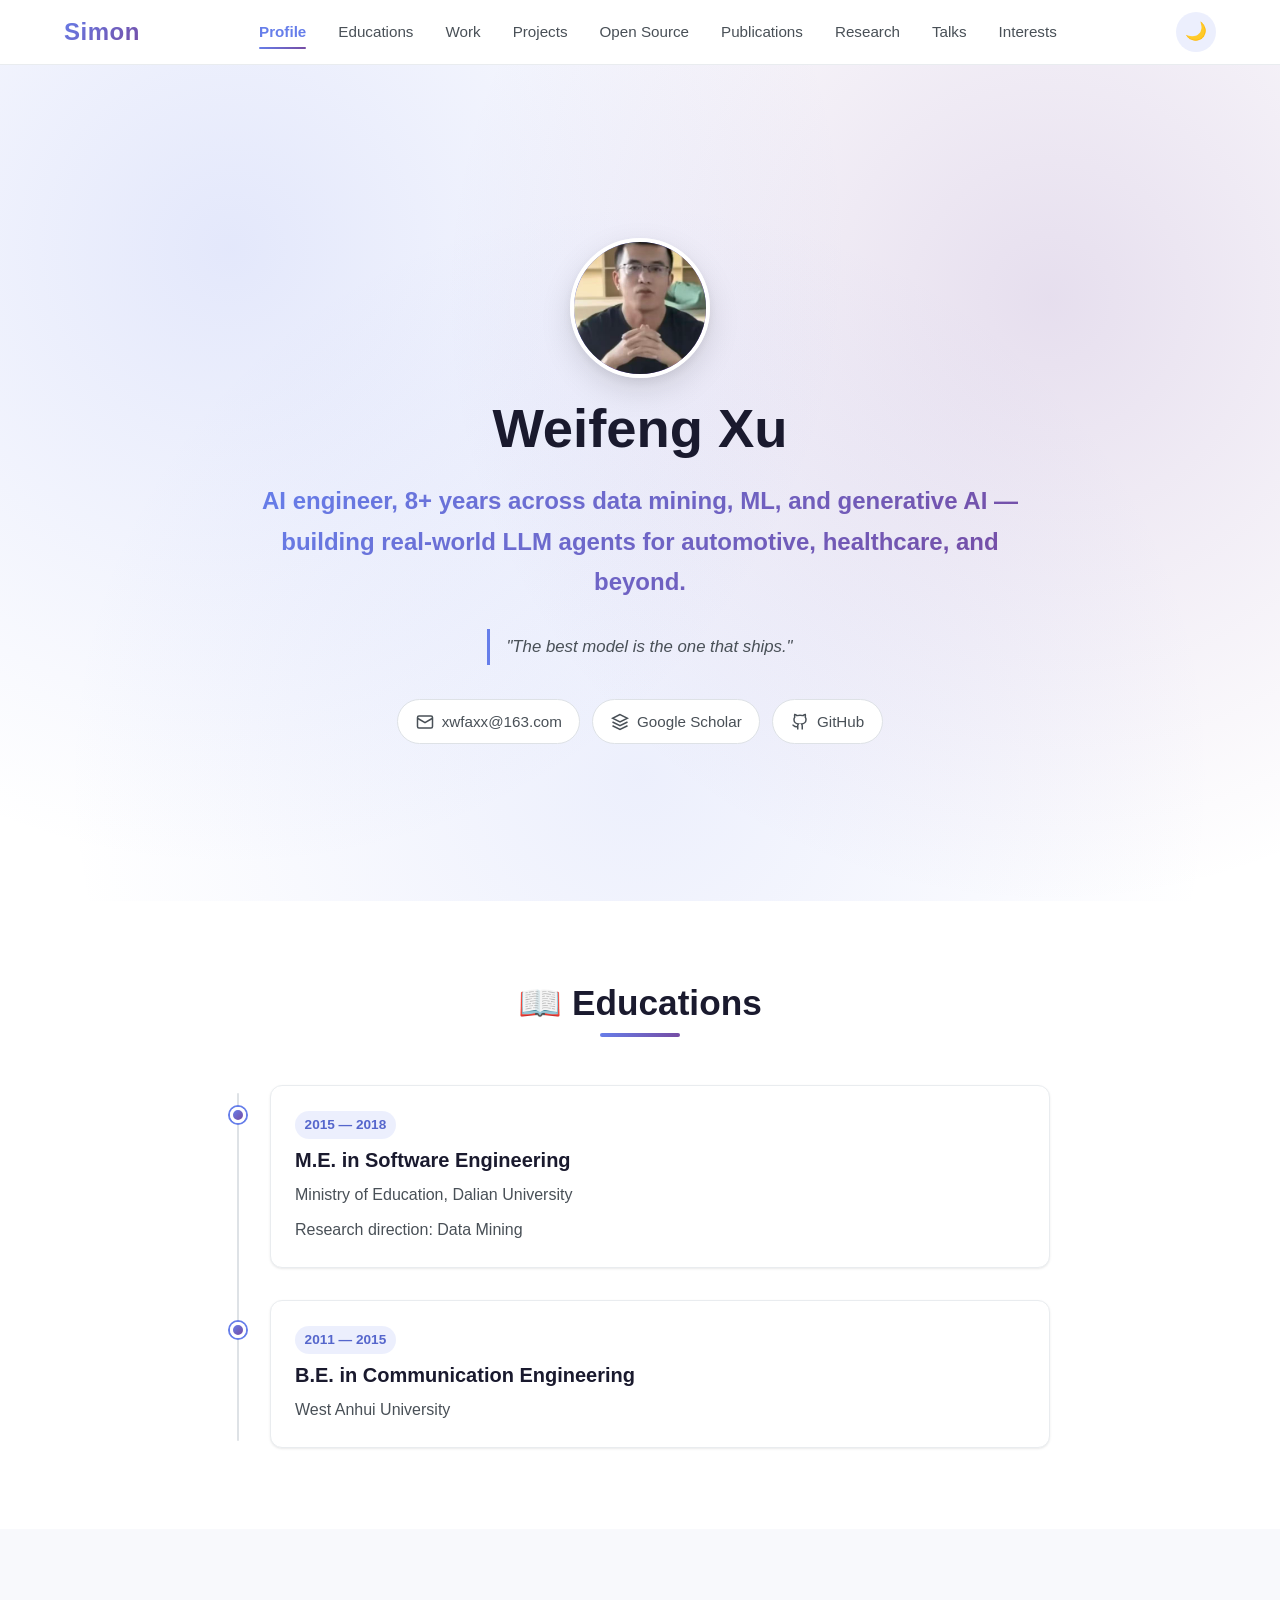
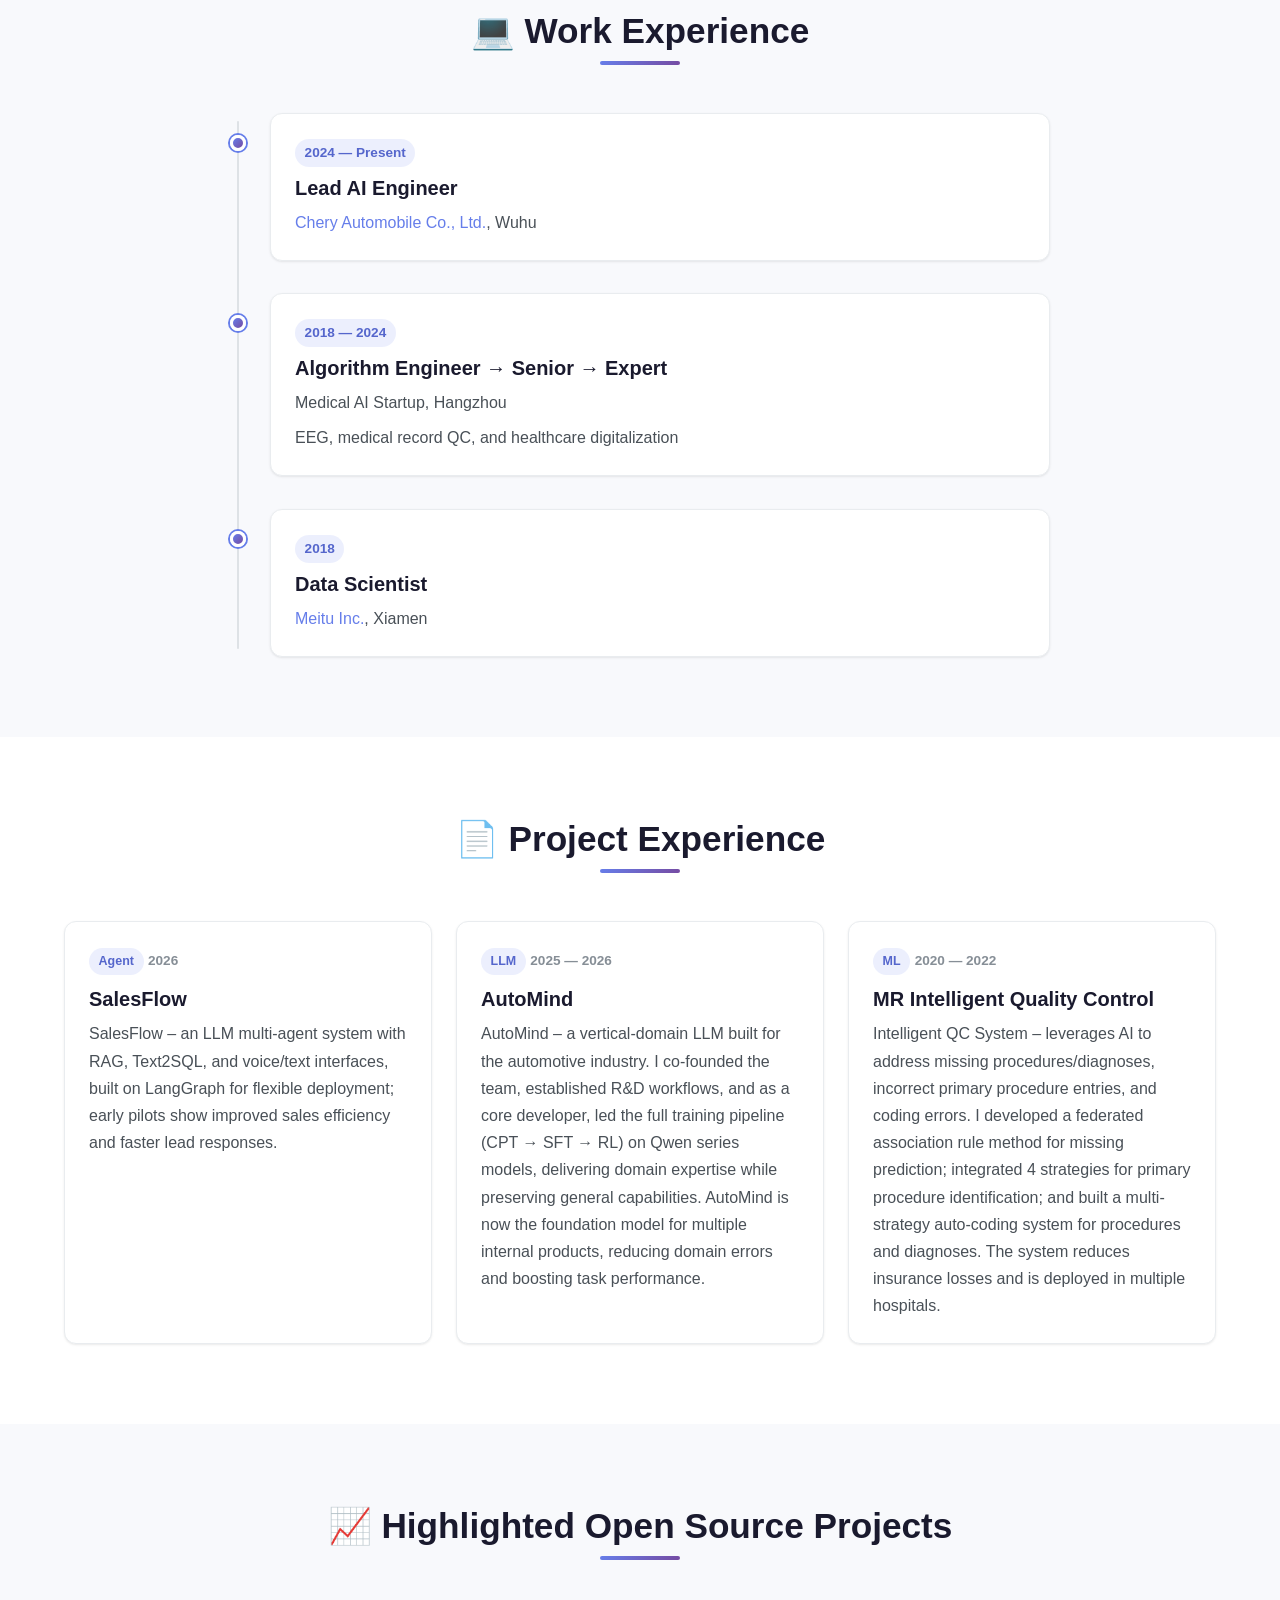
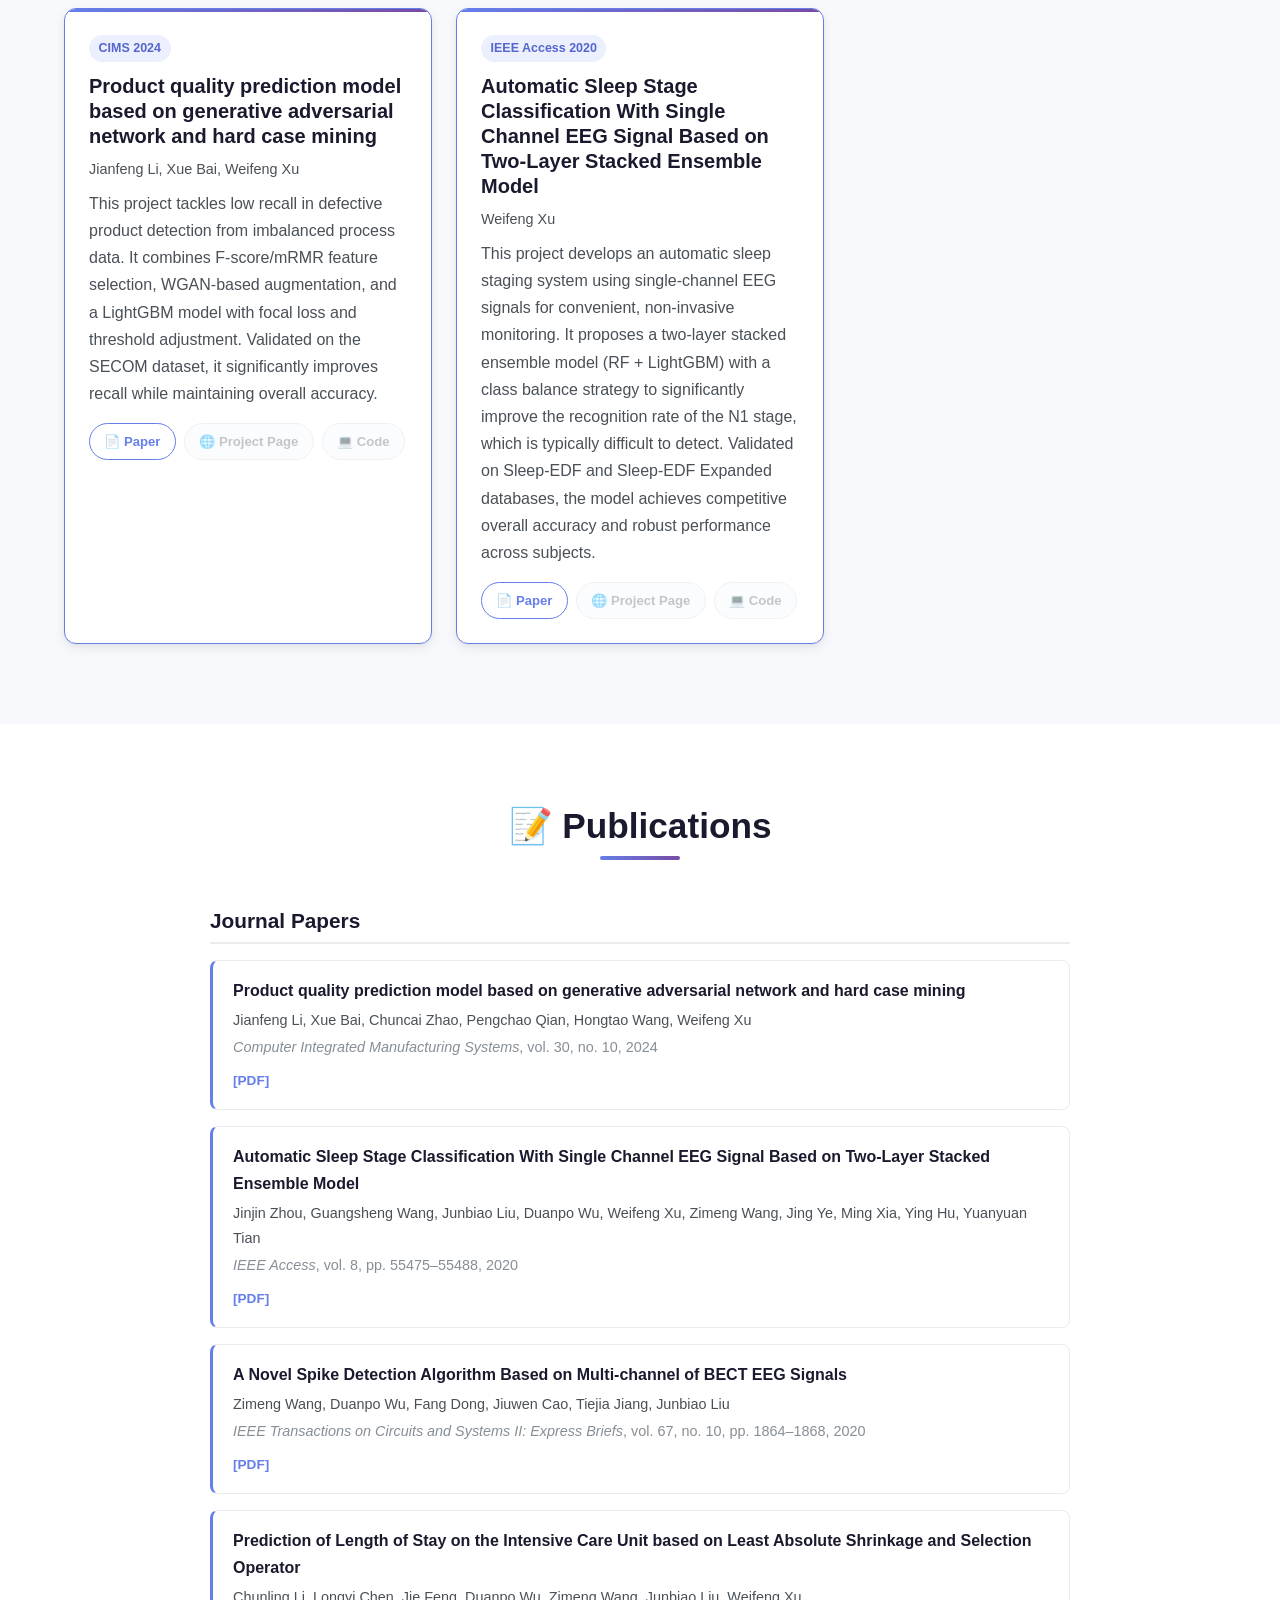
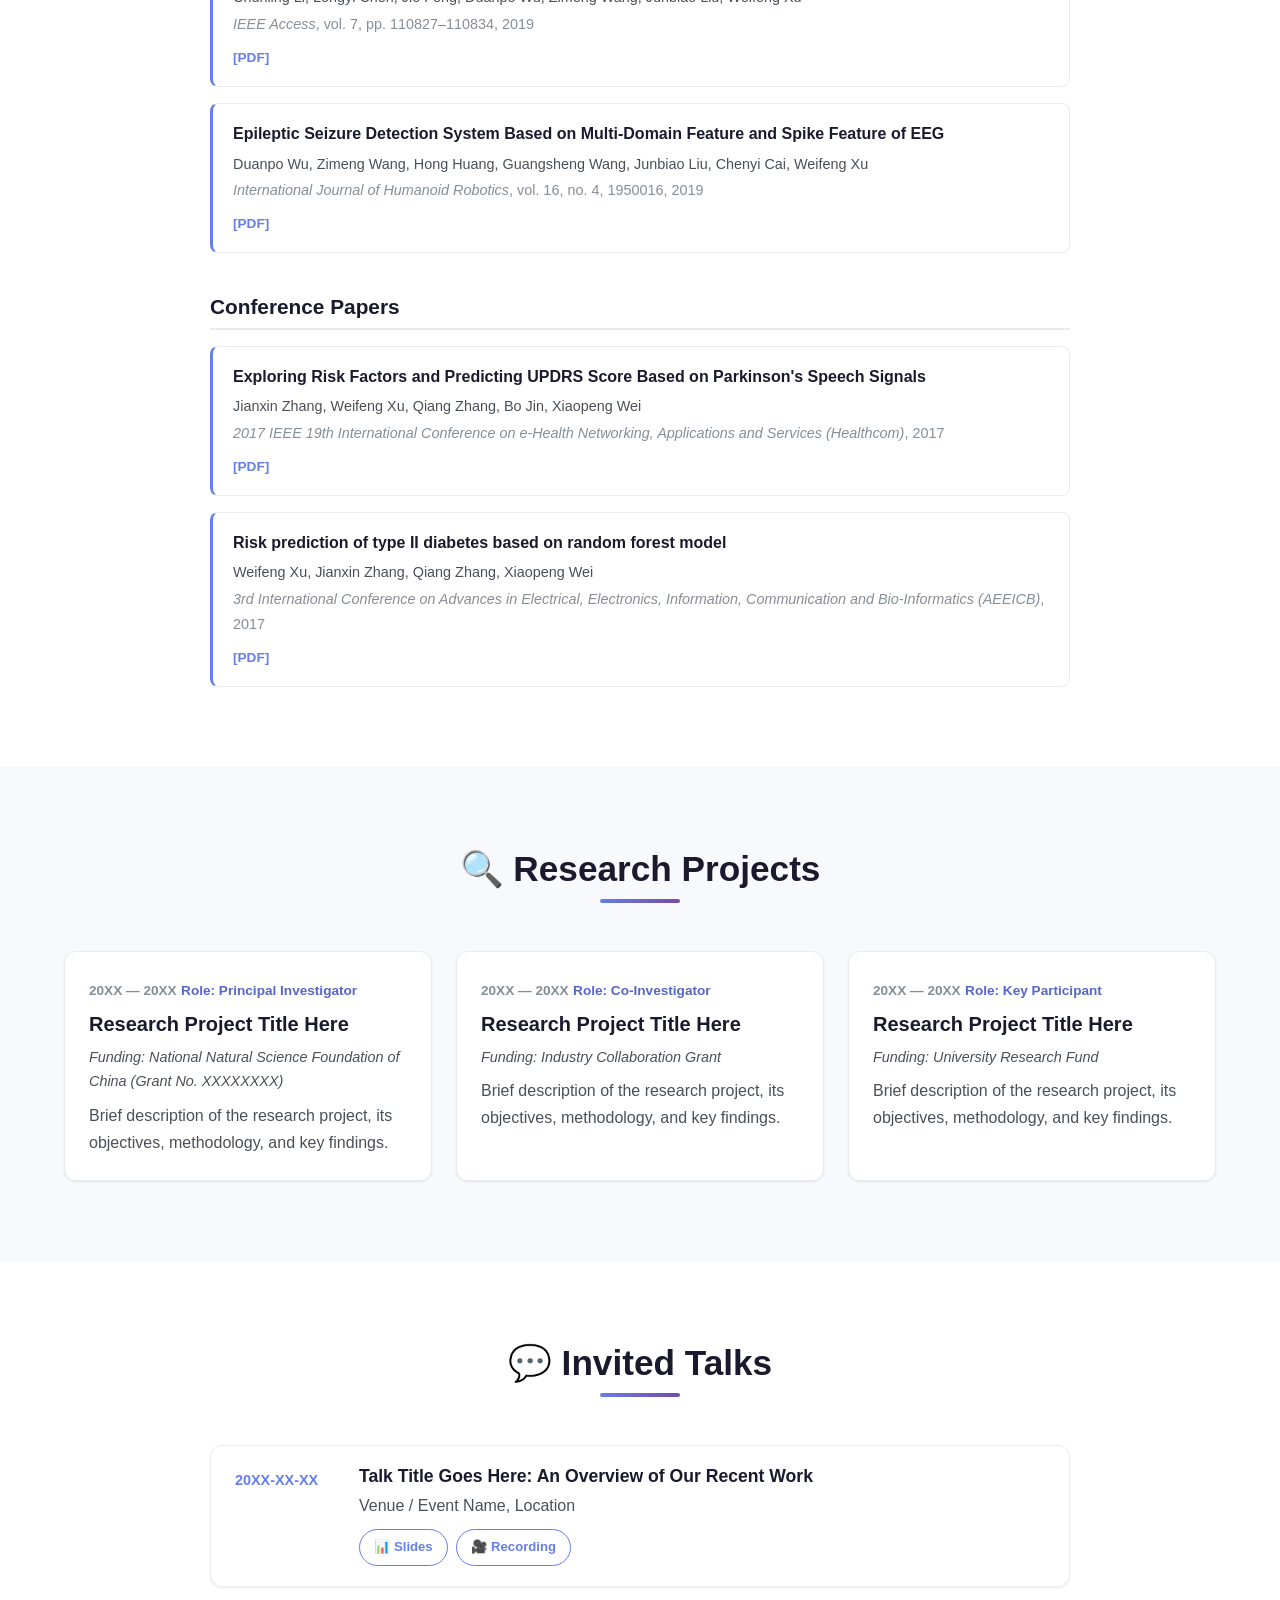
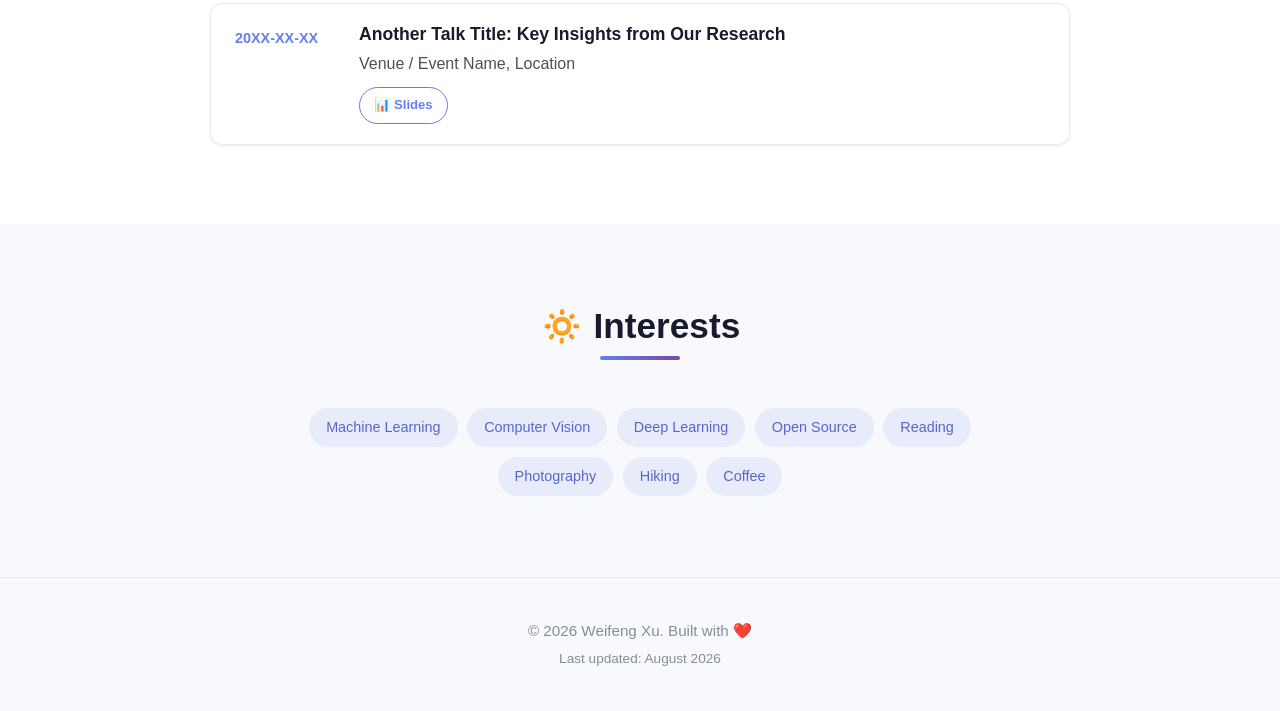
==== index.html @ 764c25a6 "Add Publications section with all journal & conference papers Journal Papers (5): - Product quality " ====
<!DOCTYPE html>
<html lang="en" data-theme="light">
<head>
  <meta charset="UTF-8">
  <meta name="viewport" content="width=device-width, initial-scale=1.0">
  <meta name="description" content="Personal academic homepage of Weifeng Xu">
  <meta name="author" content="Weifeng Xu">
  <title>Weifeng Xu — Personal Homepage</title>
  <link rel="stylesheet" href="assets/css/style.css">
</head>
<body>
  <!-- ==================== NAVIGATION ==================== -->
  <nav class="navbar" id="navbar">
    <div class="container nav-container">
      <a href="#profile" class="nav-logo gradient-text">Simon</a>
      <ul class="nav-links" id="navLinks">
        <li><a href="#profile" class="nav-link">Profile</a></li>
        <li><a href="#educations" class="nav-link">Educations</a></li>
        <li><a href="#work" class="nav-link">Work</a></li>
        <li><a href="#projects" class="nav-link">Projects</a></li>
        <li><a href="#opensource" class="nav-link">Open Source</a></li>
        <li><a href="#publications" class="nav-link">Publications</a></li>
        <li><a href="#research" class="nav-link">Research</a></li>
        <li><a href="#talks" class="nav-link">Talks</a></li>
        <li><a href="#interests" class="nav-link">Interests</a></li>
      </ul>
      <button class="theme-toggle" id="themeToggle" aria-label="Toggle dark mode">
        <span class="theme-icon">🌙</span>
      </button>
      <button class="mobile-menu-btn" id="mobileMenuBtn" aria-label="Toggle menu" aria-expanded="false">
        <span></span><span></span><span></span>
      </button>
    </div>
  </nav>

  <main>
    <!-- ==================== PROFILE / HERO ==================== -->
    <section id="profile" class="section hero-section">
      <div class="container">
        <div class="hero-content">
          <div class="hero-avatar">
            <img src="pictures/xwf.jpg" alt="Weifeng Xu">
          </div>
          <h1 class="hero-name">Weifeng Xu</h1>
          <p class="hero-title gradient-text">
            AI engineer, 8+ years across data mining, ML, and generative AI — building real-world LLM agents for automotive, healthcare, and beyond.
          </p>
          <blockquote class="hero-quote">
            "The best model is the one that ships."
          </blockquote>
          <div class="hero-contact">
            <a href="mailto:xwfaxx@163.com" class="contact-link">
              <svg width="18" height="18" viewBox="0 0 24 24" fill="none" stroke="currentColor" stroke-width="2"><rect x="2" y="4" width="20" height="16" rx="2"/><path d="m22 7-10 6L2 7"/></svg>
              xwfaxx@163.com
            </a>
            <a href="https://scholar.google.com/citations?user=KeMgT6YAAAAJ&hl=zh-CN" class="contact-link" target="_blank" rel="noopener">
              <svg width="18" height="18" viewBox="0 0 24 24" fill="none" stroke="currentColor" stroke-width="2"><path d="M12 2L2 7l10 5 10-5-10-5z"/><path d="M2 17l10 5 10-5"/><path d="M2 12l10 5 10-5"/></svg>
              Google Scholar
            </a>
            <a href="https://github.com/simon-xu-dev" class="contact-link" target="_blank" rel="noopener">
              <svg width="18" height="18" viewBox="0 0 24 24" fill="none" stroke="currentColor" stroke-width="2"><path d="M15 22v-4a4.8 4.8 0 0 0-1-3.5c3 0 6-2 6-5.5.08-1.25-.27-2.48-1-3.5.28-1.15.28-2.35 0-3.5 0 0-1 0-3 1.5-2.64-.5-5.36-.5-8 0C6 2 5 2 5 2c-.3 1.15-.3 2.35 0 3.5A5.403 5.403 0 0 0 4 9c0 3.5 3 5.5 6 5.5-.39.49-.68 1.05-.85 1.65-.17.6-.22 1.23-.15 1.85v4"/><path d="M9 18c-4.51 2-5-2-7-2"/></svg>
              GitHub
            </a>
          </div>
        </div>
      </div>
      <div class="hero-bg-gradient"></div>
    </section>

    <!-- ==================== EDUCATIONS ==================== -->
    <section id="educations" class="section">
      <div class="container">
        <h2 class="section-title">📖 Educations</h2>
        <div class="timeline">
          <div class="timeline-item reveal">
            <div class="timeline-dot"></div>
            <div class="timeline-content card">
              <span class="timeline-date">2015 — 2018</span>
              <h3>M.E. in Software Engineering</h3>
              <p>Ministry of Education, Dalian University</p>
              <p>Research direction: Data Mining</p>
            </div>
          </div>
          <div class="timeline-item reveal">
            <div class="timeline-dot"></div>
            <div class="timeline-content card">
              <span class="timeline-date">2011 — 2015</span>
              <h3>B.E. in Communication Engineering</h3>
              <p>West Anhui University</p>
            </div>
          </div>
        </div>
      </div>
    </section>

    <!-- ==================== WORK EXPERIENCE ==================== -->
    <section id="work" class="section section-alt">
      <div class="container">
        <h2 class="section-title">💻 Work Experience</h2>
        <div class="timeline">
          <div class="timeline-item reveal">
            <div class="timeline-dot"></div>
            <div class="timeline-content card">
              <span class="timeline-date">2024 — Present</span>
              <h3>Lead AI Engineer</h3>
              <p><a href="https://www.chery.cn/" target="_blank" rel="noopener">Chery Automobile Co., Ltd.</a>, Wuhu</p>
            </div>
          </div>
          <div class="timeline-item reveal">
            <div class="timeline-dot"></div>
            <div class="timeline-content card">
              <span class="timeline-date">2018 — 2024</span>
              <h3>Algorithm Engineer → Senior → Expert</h3>
              <p>Medical AI Startup, Hangzhou</p>
              <p>EEG, medical record QC, and healthcare digitalization</p>
            </div>
          </div>
          <div class="timeline-item reveal">
            <div class="timeline-dot"></div>
            <div class="timeline-content card">
              <span class="timeline-date">2018</span>
              <h3>Data Scientist</h3>
              <p><a href="https://www.meitu.com/zh" target="_blank" rel="noopener">Meitu Inc.</a>, Xiamen</p>
            </div>
          </div>
        </div>
      </div>
    </section>

    <!-- ==================== PROJECT EXPERIENCE ==================== -->
    <section id="projects" class="section">
      <div class="container">
        <h2 class="section-title">📄 Project Experience</h2>
        <div class="card-grid">
          <div class="card reveal">
            <span class="card-badge">Agent</span>
            <span class="card-date">2026</span>
            <h3>SalesFlow</h3>
            <p>SalesFlow – an LLM multi-agent system with RAG, Text2SQL, and voice/text interfaces, built on LangGraph for flexible deployment; early pilots show improved sales efficiency and faster lead responses.</p>
          </div>
          <div class="card reveal">
            <span class="card-badge">LLM</span>
            <span class="card-date">2025 — 2026</span>
            <h3>AutoMind</h3>
            <p>AutoMind – a vertical-domain LLM built for the automotive industry. I co-founded the team, established R&D workflows, and as a core developer, led the full training pipeline (CPT → SFT → RL) on Qwen series models, delivering domain expertise while preserving general capabilities. AutoMind is now the foundation model for multiple internal products, reducing domain errors and boosting task performance.</p>
          </div>
          <div class="card reveal">
            <span class="card-badge">ML</span>
            <span class="card-date">2020 — 2022</span>
            <h3>MR Intelligent Quality Control </h3>
            <p>Intelligent QC System – leverages AI to address missing procedures/diagnoses, incorrect primary procedure entries, and coding errors. I developed a federated association rule method for missing prediction; integrated 4 strategies for primary procedure identification; and built a multi-strategy auto-coding system for procedures and diagnoses. The system reduces insurance losses and is deployed in multiple hospitals.</p>
          </div>
        </div>
      </div>
    </section>

    <!-- ==================== OPEN SOURCE PROJECTS ==================== -->
    <section id="opensource" class="section section-alt">
      <div class="container">
        <h2 class="section-title">📈 Highlighted Open Source Projects</h2>
        <div class="card-grid">
          <div class="card card-featured reveal">
            <span class="card-badge">CIMS 2024</span>
            <h3>Product quality prediction model based on generative adversarial network and hard case mining</h3>
            <p class="card-authors">Jianfeng Li, Xue Bai, Weifeng Xu</p>
            <p>This project tackles low recall in defective product detection from imbalanced process data. It combines F-score/mRMR feature selection, WGAN-based augmentation, and a LightGBM model with focal loss and threshold adjustment. Validated on the SECOM dataset, it significantly improves recall while maintaining overall accuracy.</p>
            <div class="card-links">
              <a href="http://www.cims-journal.cn/EN/abstract/abstract8690.shtml" class="btn btn-sm" target="_blank" rel="noopener">📄 Paper</a>
              <span class="btn btn-sm btn-disabled">🌐 Project Page</span>
              <span class="btn btn-sm btn-disabled">💻 Code</span>
            </div>
          </div>
          <div class="card card-featured reveal">
            <span class="card-badge">IEEE Access 2020</span>
            <h3>Automatic Sleep Stage Classification With Single Channel EEG Signal Based on Two-Layer Stacked Ensemble Model</h3>
            <p class="card-authors">Weifeng Xu</p>
            <p>This project develops an automatic sleep staging system using single‑channel EEG signals for convenient, non‑invasive monitoring. It proposes a two‑layer stacked ensemble model (RF + LightGBM) with a class balance strategy to significantly improve the recognition rate of the N1 stage, which is typically difficult to detect. Validated on Sleep‑EDF and Sleep‑EDF Expanded databases, the model achieves competitive overall accuracy and robust performance across subjects.</p>
            <div class="card-links">
              <a href="https://ieeexplore.ieee.org/abstract/document/9044349" class="btn btn-sm" target="_blank" rel="noopener">📄 Paper</a>
              <span class="btn btn-sm btn-disabled">🌐 Project Page</span>
              <span class="btn btn-sm btn-disabled">💻 Code</span>
            </div>
          </div>
        </div>
      </div>
    </section>

    <!-- ==================== PUBLICATIONS ==================== -->
    <section id="publications" class="section">
      <div class="container">
        <h2 class="section-title">📝 Publications</h2>

        <div class="pub-category reveal">
          <h3 class="pub-category-title">Journal Papers</h3>
          <ul class="pub-list">
            <li class="pub-item">
              <span class="pub-title">Product quality prediction model based on generative adversarial network and hard case mining</span>
              <span class="pub-authors">Jianfeng Li, Xue Bai, Chuncai Zhao, Pengchao Qian, Hongtao Wang, Weifeng Xu</span>
              <span class="pub-venue"><em>Computer Integrated Manufacturing Systems</em>, vol. 30, no. 10, 2024</span>
              <a href="papers/product_quality_prediction_2024.pdf" class="pub-link" target="_blank" rel="noopener">[PDF]</a>
            </li>
            <li class="pub-item">
              <span class="pub-title">Automatic Sleep Stage Classification With Single Channel EEG Signal Based on Two-Layer Stacked Ensemble Model</span>
              <span class="pub-authors">Jinjin Zhou, Guangsheng Wang, Junbiao Liu, Duanpo Wu, Weifeng Xu, Zimeng Wang, Jing Ye, Ming Xia, Ying Hu, Yuanyuan Tian</span>
              <span class="pub-venue"><em>IEEE Access</em>, vol. 8, pp. 55475–55488, 2020</span>
              <a href="papers/sleep_stage_classification_2020.pdf" class="pub-link" target="_blank" rel="noopener">[PDF]</a>
            </li>
            <li class="pub-item">
              <span class="pub-title">A Novel Spike Detection Algorithm Based on Multi-channel of BECT EEG Signals</span>
              <span class="pub-authors">Zimeng Wang, Duanpo Wu, Fang Dong, Jiuwen Cao, Tiejia Jiang, Junbiao Liu</span>
              <span class="pub-venue"><em>IEEE Transactions on Circuits and Systems II: Express Briefs</em>, vol. 67, no. 10, pp. 1864–1868, 2020</span>
              <a href="papers/bect_spike_detection_2020.pdf" class="pub-link" target="_blank" rel="noopener">[PDF]</a>
            </li>
            <li class="pub-item">
              <span class="pub-title">Prediction of Length of Stay on the Intensive Care Unit based on Least Absolute Shrinkage and Selection Operator</span>
              <span class="pub-authors">Chunling Li, Longyi Chen, Jie Feng, Duanpo Wu, Zimeng Wang, Junbiao Liu, Weifeng Xu</span>
              <span class="pub-venue"><em>IEEE Access</em>, vol. 7, pp. 110827–110834, 2019</span>
              <a href="papers/icu_los_prediction_2019.pdf" class="pub-link" target="_blank" rel="noopener">[PDF]</a>
            </li>
            <li class="pub-item">
              <span class="pub-title">Epileptic Seizure Detection System Based on Multi-Domain Feature and Spike Feature of EEG</span>
              <span class="pub-authors">Duanpo Wu, Zimeng Wang, Hong Huang, Guangsheng Wang, Junbiao Liu, Chenyi Cai, Weifeng Xu</span>
              <span class="pub-venue"><em>International Journal of Humanoid Robotics</em>, vol. 16, no. 4, 1950016, 2019</span>
              <a href="papers/epileptic_seizure_detection_2019.pdf" class="pub-link" target="_blank" rel="noopener">[PDF]</a>
            </li>
          </ul>
        </div>

        <div class="pub-category reveal">
          <h3 class="pub-category-title">Conference Papers</h3>
          <ul class="pub-list">
            <li class="pub-item">
              <span class="pub-title">Exploring Risk Factors and Predicting UPDRS Score Based on Parkinson's Speech Signals</span>
              <span class="pub-authors">Jianxin Zhang, Weifeng Xu, Qiang Zhang, Bo Jin, Xiaopeng Wei</span>
              <span class="pub-venue"><em>2017 IEEE 19th International Conference on e-Health Networking, Applications and Services (Healthcom)</em>, 2017</span>
              <a href="papers/parkinsons_updrs_2017.pdf" class="pub-link" target="_blank" rel="noopener">[PDF]</a>
            </li>
            <li class="pub-item">
              <span class="pub-title">Risk prediction of type II diabetes based on random forest model</span>
              <span class="pub-authors">Weifeng Xu, Jianxin Zhang, Qiang Zhang, Xiaopeng Wei</span>
              <span class="pub-venue"><em>3rd International Conference on Advances in Electrical, Electronics, Information, Communication and Bio-Informatics (AEEICB)</em>, 2017</span>
              <a href="papers/diabetes_risk_prediction_2017.pdf" class="pub-link" target="_blank" rel="noopener">[PDF]</a>
            </li>
          </ul>
        </div>
      </div>
    </section>

    <!-- ==================== RESEARCH PROJECTS ==================== -->
    <section id="research" class="section section-alt">
      <div class="container">
        <h2 class="section-title">🔍 Research Projects</h2>
        <div class="card-grid">
          <!-- TODO: Replace with your research projects -->
          <div class="card reveal">
            <span class="card-date">20XX — 20XX</span>
            <span class="card-role">Role: Principal Investigator</span>
            <h3>Research Project Title Here</h3>
            <p class="card-funding">Funding: National Natural Science Foundation of China (Grant No. XXXXXXXX)</p>
            <p>Brief description of the research project, its objectives, methodology, and key findings.</p>
          </div>
          <div class="card reveal">
            <span class="card-date">20XX — 20XX</span>
            <span class="card-role">Role: Co-Investigator</span>
            <h3>Research Project Title Here</h3>
            <p class="card-funding">Funding: Industry Collaboration Grant</p>
            <p>Brief description of the research project, its objectives, methodology, and key findings.</p>
          </div>
          <div class="card reveal">
            <span class="card-date">20XX — 20XX</span>
            <span class="card-role">Role: Key Participant</span>
            <h3>Research Project Title Here</h3>
            <p class="card-funding">Funding: University Research Fund</p>
            <p>Brief description of the research project, its objectives, methodology, and key findings.</p>
          </div>
        </div>
      </div>
    </section>

    <!-- ==================== INVITED TALKS ==================== -->
    <section id="talks" class="section">
      <div class="container">
        <h2 class="section-title">💬 Invited Talks</h2>
        <div class="talks-list">
          <!-- TODO: Replace with your invited talks -->
          <div class="talk-item reveal">
            <span class="talk-date">20XX-XX-XX</span>
            <div class="talk-info">
              <h3>Talk Title Goes Here: An Overview of Our Recent Work</h3>
              <p>Venue / Event Name, Location</p>
              <div class="talk-links">
                <a href="#" class="btn btn-sm">📊 Slides</a>
                <a href="#" class="btn btn-sm">🎥 Recording</a>
              </div>
            </div>
          </div>
          <div class="talk-item reveal">
            <span class="talk-date">20XX-XX-XX</span>
            <div class="talk-info">
              <h3>Another Talk Title: Key Insights from Our Research</h3>
              <p>Venue / Event Name, Location</p>
              <div class="talk-links">
                <a href="#" class="btn btn-sm">📊 Slides</a>
              </div>
            </div>
          </div>
        </div>
      </div>
    </section>

    <!-- ==================== INTERESTS ==================== -->
    <section id="interests" class="section section-alt">
      <div class="container">
        <h2 class="section-title">🔅 Interests</h2>
        <div class="tag-cloud reveal">
          <!-- TODO: Replace with your interests. Add or remove <span class="tag"> elements. -->
          <span class="tag">Machine Learning</span>
          <span class="tag">Computer Vision</span>
          <span class="tag">Deep Learning</span>
          <span class="tag">Open Source</span>
          <span class="tag">Reading</span>
          <span class="tag">Photography</span>
          <span class="tag">Hiking</span>
          <span class="tag">Coffee</span>
        </div>
      </div>
    </section>
  </main>

  <!-- ==================== FOOTER ==================== -->
  <footer class="footer">
    <div class="container">
      <p>&copy; 2026 Weifeng Xu. Built with ❤️</p>
      <p class="footer-credit">
        Last updated: August 2026
      </p>
    </div>
  </footer>

  <script src="assets/js/main.js"></script>
</body>
</html>
---- assets/css/style.css ----
/* ==========================================================================
   Personal Academic Homepage — style.css
   Light/Dark theming · responsive layout · reveal animations
   ========================================================================= */

/* --------------------------------------------------------------------------
   1. CSS CUSTOM PROPERTIES — LIGHT THEME (:root)
   -------------------------------------------------------------------------- */
:root {
  /* Backgrounds */
  --bg-primary: #ffffff;
  --bg-secondary: #f8f9fc;
  --bg-card: #ffffff;
  --section-alt-bg: #f8f9fc;

  /* Text */
  --text-primary: #1a1a2e;
  --text-secondary: #495057;
  --text-muted: #868e96;

  /* Accent */
  --accent-1: #667eea;
  --accent-2: #764ba2;
  --accent-gradient: linear-gradient(135deg, var(--accent-1), var(--accent-2));

  /* Borders */
  --border: #dee2e6;
  --border-light: #e9ecef;

  /* Shadows */
  --shadow-sm: 0 1px 3px rgba(0, 0, 0, 0.06), 0 1px 2px rgba(0, 0, 0, 0.04);
  --shadow-md: 0 4px 12px rgba(0, 0, 0, 0.08), 0 2px 4px rgba(0, 0, 0, 0.04);
  --shadow-lg: 0 12px 32px rgba(0, 0, 0, 0.12), 0 4px 8px rgba(0, 0, 0, 0.06);

  /* Navigation (glass morphism) */
  --nav-bg: rgba(255, 255, 255, 0.82);
  --nav-blur: blur(12px);

  /* Hero radial gradient background */
  --hero-gradient:
    radial-gradient(circle at 18% 22%, rgba(102, 126, 234, 0.18), transparent 50%),
    radial-gradient(circle at 82% 28%, rgba(118, 75, 162, 0.18), transparent 50%),
    radial-gradient(circle at 50% 85%, rgba(102, 126, 234, 0.12), transparent 60%);

  /* Badges / tags / timeline / code / footer */
  --badge-bg: rgba(102, 126, 234, 0.12);
  --badge-text: #5566cc;
  --timeline-line: #dee2e6;
  --tag-bg: rgba(102, 126, 234, 0.10);
  --tag-text: #5566cc;
  --code-bg: #f1f3f9;
  --footer-bg: #f8f9fc;

  /* Layout */
  --max-width: 1200px;
  --nav-height: 64px;
  --radius-sm: 8px;
  --radius-md: 12px;
  --radius-lg: 20px;
  --transition: 0.3s cubic-bezier(0.4, 0, 0.2, 1);
}

/* --------------------------------------------------------------------------
   1b. CSS CUSTOM PROPERTIES — DARK THEME
   -------------------------------------------------------------------------- */
[data-theme="dark"] {
  --bg-primary: #0f0f23;
  --bg-secondary: #13132f;
  --bg-card: #1a1a3e;
  --section-alt-bg: #13132f;

  --text-primary: #e0e0e0;
  --text-secondary: #a8a8c0;
  --text-muted: #6c6c8a;

  --border: #2a2a4a;
  --border-light: #222244;

  --shadow-sm: 0 1px 3px rgba(0, 0, 0, 0.40), 0 1px 2px rgba(0, 0, 0, 0.30);
  --shadow-md: 0 4px 12px rgba(0, 0, 0, 0.50), 0 2px 4px rgba(0, 0, 0, 0.35);
  --shadow-lg: 0 12px 32px rgba(0, 0, 0, 0.60), 0 4px 8px rgba(0, 0, 0, 0.40);

  --nav-bg: rgba(15, 15, 35, 0.82);

  --hero-gradient:
    radial-gradient(circle at 18% 22%, rgba(102, 126, 234, 0.28), transparent 50%),
    radial-gradient(circle at 82% 28%, rgba(118, 75, 162, 0.26), transparent 50%),
    radial-gradient(circle at 50% 85%, rgba(102, 126, 234, 0.18), transparent 60%);

  --badge-bg: rgba(102, 126, 234, 0.15);
  --badge-text: #8899ee;
  --timeline-line: #2a2a4a;
  --tag-bg: rgba(102, 126, 234, 0.15);
  --tag-text: #8899ee;
  --code-bg: #1e1e3a;
  --footer-bg: #13132f;
}

/* --------------------------------------------------------------------------
   2. RESET & BASE STYLES
   -------------------------------------------------------------------------- */
*,
*::before,
*::after {
  margin: 0;
  padding: 0;
  box-sizing: border-box;
}

html {
  scroll-behavior: smooth;
  scroll-padding-top: calc(var(--nav-height) + 1rem);
  -webkit-text-size-adjust: 100%;
}

body {
  font-family: -apple-system, BlinkMacSystemFont, "Segoe UI", Roboto, "Helvetica Neue",
    "PingFang SC", "Hiragino Sans GB", "Microsoft YaHei", Arial, sans-serif;
  background-color: var(--bg-primary);
  color: var(--text-primary);
  line-height: 1.7;
  font-size: 16px;
  -webkit-font-smoothing: antialiased;
  -moz-osx-font-smoothing: grayscale;
  transition: background-color var(--transition), color var(--transition);
  overflow-x: hidden;
}

h1, h2, h3, h4 {
  line-height: 1.25;
  font-weight: 700;
  color: var(--text-primary);
}

p {
  color: var(--text-secondary);
}

a {
  color: var(--accent-1);
  text-decoration: none;
  transition: color var(--transition);
}

a:hover {
  color: var(--accent-2);
}

ul {
  list-style: none;
}

img {
  max-width: 100%;
  display: block;
}

button {
  font-family: inherit;
  cursor: pointer;
  border: none;
  background: none;
  color: inherit;
}

svg {
  flex-shrink: 0;
}

:focus-visible {
  outline: 2px solid var(--accent-1);
  outline-offset: 2px;
  border-radius: 4px;
}

/* --------------------------------------------------------------------------
   3. UTILITY CLASSES
   -------------------------------------------------------------------------- */
.container {
  width: 100%;
  max-width: var(--max-width);
  margin: 0 auto;
  padding: 0 1.5rem;
}

.gradient-text {
  background: var(--accent-gradient);
  -webkit-background-clip: text;
  background-clip: text;
  -webkit-text-fill-color: transparent;
  color: var(--accent-1); /* fallback */
}

.section {
  padding: 5rem 0;
  background-color: var(--bg-primary);
  transition: background-color var(--transition);
}

.section-alt {
  background-color: var(--section-alt-bg);
}

.section-title {
  font-size: clamp(1.6rem, 4vw, 2.2rem);
  text-align: center;
  margin-bottom: 3rem;
  position: relative;
  padding-bottom: 0.75rem;
}

/* Gradient underline bar beneath section titles */
.section-title::after {
  content: "";
  position: absolute;
  left: 50%;
  bottom: 0;
  width: 80px;
  height: 4px;
  transform: translateX(-50%);
  background: var(--accent-gradient);
  border-radius: 2px;
}

/* --------------------------------------------------------------------------
   4. NAVIGATION
   -------------------------------------------------------------------------- */
.navbar {
  position: sticky;
  top: 0;
  z-index: 1000;
  background-color: var(--nav-bg);
  backdrop-filter: var(--nav-blur);
  -webkit-backdrop-filter: var(--nav-blur);
  border-bottom: 1px solid var(--border-light);
  transition: background-color var(--transition), border-color var(--transition),
    box-shadow var(--transition);
}

.navbar.scrolled {
  box-shadow: var(--shadow-sm);
}

.nav-container {
  display: flex;
  align-items: center;
  gap: 1.25rem;
  min-height: var(--nav-height);
}

.nav-logo {
  font-size: 1.5rem;
  font-weight: 800;
  letter-spacing: 0.5px;
  flex-shrink: 0;
}

.nav-links {
  display: flex;
  gap: 0.5rem;
  margin: 0 auto; /* center the links between logo and toggle */
  flex-wrap: wrap;
  justify-content: center;
}

.nav-link {
  display: inline-block;
  padding: 0.4rem 0.75rem;
  font-size: 0.95rem;
  font-weight: 500;
  color: var(--text-secondary);
  border-radius: var(--radius-sm);
  position: relative;
  transition: color var(--transition), background-color var(--transition);
}

.nav-link:hover {
  color: var(--text-primary);
  background-color: var(--badge-bg);
}

.nav-link.active {
  color: var(--accent-1);
  font-weight: 600;
}

.nav-link.active::after {
  content: "";
  position: absolute;
  left: 0.75rem;
  right: 0.75rem;
  bottom: 0.15rem;
  height: 2px;
  background: var(--accent-gradient);
  border-radius: 1px;
}

.theme-toggle {
  display: inline-flex;
  align-items: center;
  justify-content: center;
  width: 40px;
  height: 40px;
  border-radius: 50%;
  background-color: var(--badge-bg);
  font-size: 1.1rem;
  transition: background-color var(--transition), transform var(--transition);
  flex-shrink: 0;
}

.theme-toggle:hover {
  transform: rotate(20deg);
  background-color: var(--accent-1);
}

.theme-toggle:hover .theme-icon {
  filter: brightness(0) invert(1);
}

.theme-icon {
  display: inline-block;
  line-height: 1;
}

/* Hamburger button (hidden on desktop) */
.mobile-menu-btn {
  display: none;
  flex-direction: column;
  justify-content: center;
  gap: 5px;
  width: 40px;
  height: 40px;
  border-radius: var(--radius-sm);
  padding: 0 9px;
  flex-shrink: 0;
}

.mobile-menu-btn span {
  display: block;
  width: 100%;
  height: 2px;
  background-color: var(--text-primary);
  border-radius: 1px;
  transition: transform var(--transition), opacity var(--transition);
}

/* --------------------------------------------------------------------------
   5. HERO SECTION
   -------------------------------------------------------------------------- */
.hero-section {
  position: relative;
  min-height: calc(100vh - var(--nav-height));
  display: flex;
  align-items: center;
  padding: 6rem 0 5rem;
  overflow: hidden;
}

.hero-bg-gradient {
  position: absolute;
  inset: 0;
  background-image: var(--hero-gradient);
  z-index: 0;
  pointer-events: none;
}

.hero-content {
  position: relative;
  z-index: 1;
  text-align: center;
  max-width: 760px;
  margin: 0 auto;
  display: flex;
  flex-direction: column;
  align-items: center;
  gap: 1.1rem;
}

.hero-avatar {
  width: 140px;
  height: 140px;
  border-radius: 50%;
  overflow: hidden;
  box-shadow: var(--shadow-lg);
  border: 4px solid var(--bg-card);
  background: var(--accent-gradient);
  display: flex;
  align-items: center;
  justify-content: center;
}

.hero-avatar img {
  width: 100%;
  height: 100%;
  object-fit: cover;
}

.avatar-placeholder {
  width: 100%;
  height: 100%;
  display: flex;
  align-items: center;
  justify-content: center;
  background: var(--accent-gradient);
  color: #fff;
  font-size: 3rem;
  font-weight: 800;
  letter-spacing: 1px;
}

.hero-name {
  font-size: clamp(2.2rem, 6vw, 3.4rem);
  margin: 0;
}

.hero-title {
  font-size: clamp(1.1rem, 3vw, 1.5rem);
  font-weight: 600;
  margin: 0;
}

.hero-quote {
  font-size: 1.05rem;
  font-style: italic;
  color: var(--text-secondary);
  border-left: 3px solid var(--accent-1);
  padding: 0.25rem 0 0.25rem 1rem;
  max-width: 600px;
  margin: 0.5rem 0;
}

.hero-bio {
  font-size: 1.05rem;
  color: var(--text-secondary);
  max-width: 640px;
  margin: 0;
}

.hero-contact {
  display: flex;
  flex-wrap: wrap;
  justify-content: center;
  gap: 0.75rem;
  margin-top: 0.5rem;
}

.contact-link {
  display: inline-flex;
  align-items: center;
  gap: 0.5rem;
  padding: 0.55rem 1.1rem;
  border: 1px solid var(--border);
  border-radius: 999px;
  color: var(--text-secondary);
  font-size: 0.95rem;
  font-weight: 500;
  background-color: var(--bg-card);
  transition: color var(--transition), border-color var(--transition),
    box-shadow var(--transition), transform var(--transition);
}

.contact-link:hover {
  color: var(--accent-1);
  border-color: var(--accent-1);
  box-shadow: var(--shadow-sm);
  transform: translateY(-2px);
}

/* --------------------------------------------------------------------------
   6. TIMELINE
   -------------------------------------------------------------------------- */
.timeline {
  position: relative;
  max-width: 820px;
  margin: 0 auto;
  padding-left: 2.5rem;
}

/* Vertical line */
.timeline::before {
  content: "";
  position: absolute;
  left: 7px;
  top: 8px;
  bottom: 8px;
  width: 2px;
  background: var(--timeline-line);
  border-radius: 1px;
}

.timeline-item {
  position: relative;
  margin-bottom: 2rem;
}

.timeline-item:last-child {
  margin-bottom: 0;
}

.timeline-dot {
  position: absolute;
  left: -2.5rem;
  top: 1.4rem;
  width: 16px;
  height: 16px;
  border-radius: 50%;
  background: var(--accent-gradient);
  border: 3px solid var(--bg-primary);
  box-shadow: 0 0 0 2px var(--accent-1);
  z-index: 1;
}

.timeline-content {
  padding: 1.5rem;
}

.timeline-content h3 {
  font-size: 1.2rem;
  margin-bottom: 0.25rem;
}

.timeline-content p {
  color: var(--text-secondary);
  margin: 0;
}

.timeline-date {
  display: inline-block;
  font-size: 0.85rem;
  font-weight: 600;
  color: var(--badge-text);
  background: var(--badge-bg);
  padding: 0.15rem 0.6rem;
  border-radius: 999px;
  margin-bottom: 0.6rem;
}

/* --------------------------------------------------------------------------
   7. CARDS
   -------------------------------------------------------------------------- */
.card-grid {
  display: grid;
  grid-template-columns: repeat(auto-fill, minmax(300px, 1fr));
  gap: 1.5rem;
}

.card {
  position: relative;
  background-color: var(--bg-card);
  border: 1px solid var(--border-light);
  border-radius: var(--radius-md);
  padding: 1.5rem;
  box-shadow: var(--shadow-sm);
  transition: transform var(--transition), box-shadow var(--transition),
    border-color var(--transition);
  overflow: hidden;
}

/* Gradient top border — hidden by default, revealed on hover */
.card::before {
  content: "";
  position: absolute;
  top: 0;
  left: 0;
  right: 0;
  height: 3px;
  background: var(--accent-gradient);
  transform: scaleX(0);
  transform-origin: left center;
  transition: transform var(--transition);
}

.card:hover {
  transform: translateY(-4px);
  box-shadow: var(--shadow-lg);
  border-color: var(--accent-1);
}

.card:hover::before {
  transform: scaleX(1);
}

.card h3 {
  font-size: 1.25rem;
  margin-bottom: 0.5rem;
}

.card p {
  color: var(--text-secondary);
  margin-bottom: 0.5rem;
}

.card p:last-of-type {
  margin-bottom: 0;
}

.card-badge {
  display: inline-block;
  font-size: 0.78rem;
  font-weight: 600;
  color: var(--badge-text);
  background: var(--badge-bg);
  padding: 0.2rem 0.6rem;
  border-radius: 999px;
  margin-bottom: 0.75rem;
}

/* Conference badge — red gradient */
.badge-conf {
  color: #fff;
  background: linear-gradient(135deg, rgba(255, 107, 107, 0.95), rgba(255, 90, 90, 0.95));
}

.card-date,
.card-role {
  display: inline-block;
  font-size: 0.85rem;
  font-weight: 600;
  color: var(--text-muted);
  margin-bottom: 0.6rem;
}

.card-role {
  color: var(--badge-text);
}

.card-funding {
  font-size: 0.9rem;
  font-style: italic;
  color: var(--text-muted);
  margin-bottom: 0.6rem;
}

.card-authors {
  font-size: 0.9rem;
  color: var(--text-muted);
  margin-bottom: 0.75rem;
}

.card-links {
  display: flex;
  flex-wrap: wrap;
  gap: 0.5rem;
  margin-top: 1rem;
}

/* Featured cards always show the gradient top bar */
.card-featured {
  border-color: var(--accent-1);
  box-shadow: var(--shadow-md);
}

.card-featured::before {
  transform: scaleX(1);
}

/* --------------------------------------------------------------------------
   8. BUTTONS
   -------------------------------------------------------------------------- */
.btn {
  display: inline-flex;
  align-items: center;
  gap: 0.35rem;
  padding: 0.6rem 1.2rem;
  font-size: 0.95rem;
  font-weight: 600;
  color: var(--accent-1);
  background: var(--bg-card);
  border: 1px solid var(--accent-1);
  border-radius: 999px;
  transition: color var(--transition), background var(--transition),
    border-color var(--transition), transform var(--transition);
}

.btn:hover {
  color: #fff;
  background: var(--accent-gradient);
  border-color: transparent;
  transform: translateY(-2px);
}

.btn-sm {
  padding: 0.4rem 0.9rem;
  font-size: 0.82rem;
}

.btn-disabled {
  color: var(--text-muted);
  background: var(--bg-secondary);
  border-color: var(--border);
  opacity: 0.5;
  cursor: not-allowed;
  pointer-events: none;
}

/* --------------------------------------------------------------------------
   9. PUBLICATIONS
   -------------------------------------------------------------------------- */
.pub-category {
  max-width: 860px;
  margin: 0 auto 2.5rem;
}

.pub-category:last-child {
  margin-bottom: 0;
}

.pub-category-title {
  font-size: 1.3rem;
  margin-bottom: 1rem;
  padding-bottom: 0.5rem;
  border-bottom: 2px solid var(--border-light);
}

.pub-list {
  display: flex;
  flex-direction: column;
  gap: 1rem;
}

.pub-item {
  background-color: var(--bg-card);
  border: 1px solid var(--border-light);
  border-left: 3px solid var(--accent-1);
  border-radius: var(--radius-sm);
  padding: 1rem 1.25rem;
  transition: box-shadow var(--transition), transform var(--transition),
    border-color var(--transition);
}

.pub-item:hover {
  box-shadow: var(--shadow-md);
  transform: translateX(4px);
  border-left-color: var(--accent-2);
}

.pub-item > span {
  display: block;
}

.pub-title {
  font-weight: 600;
  color: var(--text-primary);
  margin-bottom: 0.25rem;
}

.pub-authors {
  font-size: 0.9rem;
  color: var(--text-secondary);
  margin-bottom: 0.15rem;
}

.pub-venue {
  font-size: 0.9rem;
  color: var(--text-muted);
  margin-bottom: 0.4rem;
}

.pub-link {
  display: inline-block;
  font-size: 0.85rem;
  font-weight: 600;
}

/* --------------------------------------------------------------------------
   10. TALKS
   -------------------------------------------------------------------------- */
.talks-list {
  max-width: 860px;
  margin: 0 auto;
  display: flex;
  flex-direction: column;
  gap: 1rem;
}

.talk-item {
  display: flex;
  align-items: flex-start;
  gap: 1.5rem;
  background-color: var(--bg-card);
  border: 1px solid var(--border-light);
  border-radius: var(--radius-md);
  padding: 1.25rem 1.5rem;
  box-shadow: var(--shadow-sm);
  transition: box-shadow var(--transition), transform var(--transition),
    border-color var(--transition);
}

.talk-item:hover {
  box-shadow: var(--shadow-md);
  transform: translateY(-2px);
  border-color: var(--accent-1);
}

.talk-date {
  flex-shrink: 0;
  font-size: 0.9rem;
  font-weight: 700;
  color: var(--accent-1);
  white-space: nowrap;
  padding-top: 0.1rem;
  min-width: 100px;
}

.talk-info {
  flex: 1;
  min-width: 0;
}

.talk-info h3 {
  font-size: 1.1rem;
  margin-bottom: 0.25rem;
}

.talk-info p {
  color: var(--text-secondary);
  margin-bottom: 0.6rem;
}

.talk-links {
  display: flex;
  flex-wrap: wrap;
  gap: 0.5rem;
}

/* --------------------------------------------------------------------------
   11. TAG CLOUD
   -------------------------------------------------------------------------- */
.tag-cloud {
  display: flex;
  flex-wrap: wrap;
  justify-content: center;
  gap: 0.6rem;
  max-width: 720px;
  margin: 0 auto;
}

.tag {
  display: inline-block;
  padding: 0.4rem 1rem;
  font-size: 0.9rem;
  font-weight: 500;
  color: var(--tag-text);
  background: var(--tag-bg);
  border: 1px solid transparent;
  border-radius: 999px;
  transition: transform var(--transition), background var(--transition),
    color var(--transition), border-color var(--transition);
}

.tag:hover {
  transform: translateY(-3px);
  color: #fff;
  background: var(--accent-gradient);
  border-color: transparent;
}

/* --------------------------------------------------------------------------
   12. FOOTER
   -------------------------------------------------------------------------- */
.footer {
  background-color: var(--footer-bg);
  border-top: 1px solid var(--border-light);
  padding: 2.5rem 0;
  text-align: center;
  transition: background-color var(--transition), border-color var(--transition);
}

.footer p {
  color: var(--text-muted);
  font-size: 0.95rem;
  margin-bottom: 0.25rem;
}

.footer p:last-child {
  margin-bottom: 0;
}

.footer-credit {
  font-size: 0.85rem !important;
  color: var(--text-muted) !important;
}

/* --------------------------------------------------------------------------
   13. ANIMATIONS — REVEAL ON SCROLL
   -------------------------------------------------------------------------- */
.reveal {
  opacity: 0;
  transform: translateY(30px);
  transition: opacity 0.6s ease, transform 0.6s ease;
  will-change: opacity, transform;
}

.reveal.visible {
  opacity: 1;
  transform: translateY(0);
}

/* Staggered delays for timeline items */
.timeline-item.reveal:nth-child(1) { transition-delay: 0s; }
.timeline-item.reveal:nth-child(2) { transition-delay: 0.1s; }
.timeline-item.reveal:nth-child(3) { transition-delay: 0.2s; }
.timeline-item.reveal:nth-child(4) { transition-delay: 0.3s; }
.timeline-item.reveal:nth-child(5) { transition-delay: 0.4s; }
.timeline-item.reveal:nth-child(6) { transition-delay: 0.5s; }

/* Staggered delays for cards */
.card-grid .card.reveal:nth-child(1) { transition-delay: 0s; }
.card-grid .card.reveal:nth-child(2) { transition-delay: 0.1s; }
.card-grid .card.reveal:nth-child(3) { transition-delay: 0.2s; }
.card-grid .card.reveal:nth-child(4) { transition-delay: 0.3s; }
.card-grid .card.reveal:nth-child(5) { transition-delay: 0.4s; }
.card-grid .card.reveal:nth-child(6) { transition-delay: 0.5s; }

/* Staggered delays for talks */
.talks-list .talk-item.reveal:nth-child(2) { transition-delay: 0.1s; }
.talks-list .talk-item.reveal:nth-child(3) { transition-delay: 0.2s; }

/* --------------------------------------------------------------------------
   14. RESPONSIVE — max-width: 768px
   -------------------------------------------------------------------------- */
@media (max-width: 768px) {
  /* Mobile nav: nav-links becomes a panel sliding in from the right.
     JS toggles the `.nav-open` class on `.navbar` to reveal it. */
  .mobile-menu-btn {
    display: flex;
  }

  .nav-logo {
    margin-right: auto;
  }

  .nav-links {
    position: fixed;
    top: 0;
    right: 0;
    height: 100vh;
    width: min(75vw, 320px);
    flex-direction: column;
    justify-content: flex-start;
    align-items: stretch;
    gap: 0;
    padding: calc(var(--nav-height) + 1rem) 1rem 2rem;
    margin: 0;
    background-color: var(--bg-primary);
    border-left: 1px solid var(--border);
    box-shadow: var(--shadow-lg);
    transform: translateX(100%);
    transition: transform var(--transition);
    z-index: 1001;
    overflow-y: auto;
  }

  .navbar.nav-open .nav-links {
    transform: translateX(0);
  }

  .nav-link {
    display: block;
    padding: 0.85rem 1rem;
    border-radius: var(--radius-sm);
    font-size: 1.05rem;
  }

  .nav-link.active::after {
    display: none;
  }

  /* Hamburger -> X animation */
  .navbar.nav-open .mobile-menu-btn span:nth-child(1) {
    transform: translateY(7px) rotate(45deg);
  }
  .navbar.nav-open .mobile-menu-btn span:nth-child(2) {
    opacity: 0;
  }
  .navbar.nav-open .mobile-menu-btn span:nth-child(3) {
    transform: translateY(-7px) rotate(-45deg);
  }

  /* Layout adjustments */
  .section {
    padding: 3.5rem 0;
  }

  .section-title {
    margin-bottom: 2rem;
  }

  .hero-section {
    min-height: auto;
    padding: 4rem 0 3.5rem;
  }

  .hero-avatar {
    width: 110px;
    height: 110px;
  }

  .avatar-placeholder {
    font-size: 2.4rem;
  }

  .hero-contact {
    gap: 0.5rem;
  }

  .contact-link {
    padding: 0.45rem 0.85rem;
    font-size: 0.9rem;
  }

  /* Timeline: shrink left rail */
  .timeline {
    padding-left: 2rem;
  }
  .timeline-dot {
    left: -2rem;
  }

  /* Cards: single column */
  .card-grid {
    grid-template-columns: 1fr;
  }

  /* Talks: stack vertically — date above info */
  .talk-item {
    flex-direction: column;
    gap: 0.5rem;
  }
  .talk-date {
    min-width: 0;
  }
}

/* --------------------------------------------------------------------------
   14b. RESPONSIVE — max-width: 480px
   -------------------------------------------------------------------------- */
@media (max-width: 480px) {
  .container {
    padding: 0 1rem;
  }

  .section {
    padding: 3rem 0;
  }

  .hero-avatar {
    width: 96px;
    height: 96px;
  }

  .avatar-placeholder {
    font-size: 2rem;
  }

  .hero-name {
    font-size: 2rem;
  }

  .hero-quote {
    font-size: 0.95rem;
    padding-left: 0.75rem;
  }

  .hero-bio {
    font-size: 0.95rem;
  }

  /* Contact links wrap to full-width pills */
  .hero-contact {
    flex-direction: column;
    align-items: stretch;
    max-width: 260px;
    margin-left: auto;
    margin-right: auto;
  }

  .contact-link {
    justify-content: center;
  }

  .card,
  .timeline-content,
  .pub-item,
  .talk-item {
    padding: 1.1rem;
  }

  .nav-logo {
    font-size: 1.25rem;
  }

  .theme-toggle,
  .mobile-menu-btn {
    width: 36px;
    height: 36px;
  }
}

/* --------------------------------------------------------------------------
   15. REDUCED MOTION
   -------------------------------------------------------------------------- */
@media (prefers-reduced-motion: reduce) {
  html {
    scroll-behavior: auto;
  }

  *,
  *::before,
  *::after {
    animation-duration: 0.001ms !important;
    animation-iteration-count: 1 !important;
    transition-duration: 0.001ms !important;
    scroll-behavior: auto !important;
  }

  /* Reveal elements should be visible immediately, no transform */
  .reveal {
    opacity: 1;
    transform: none;
  }
}
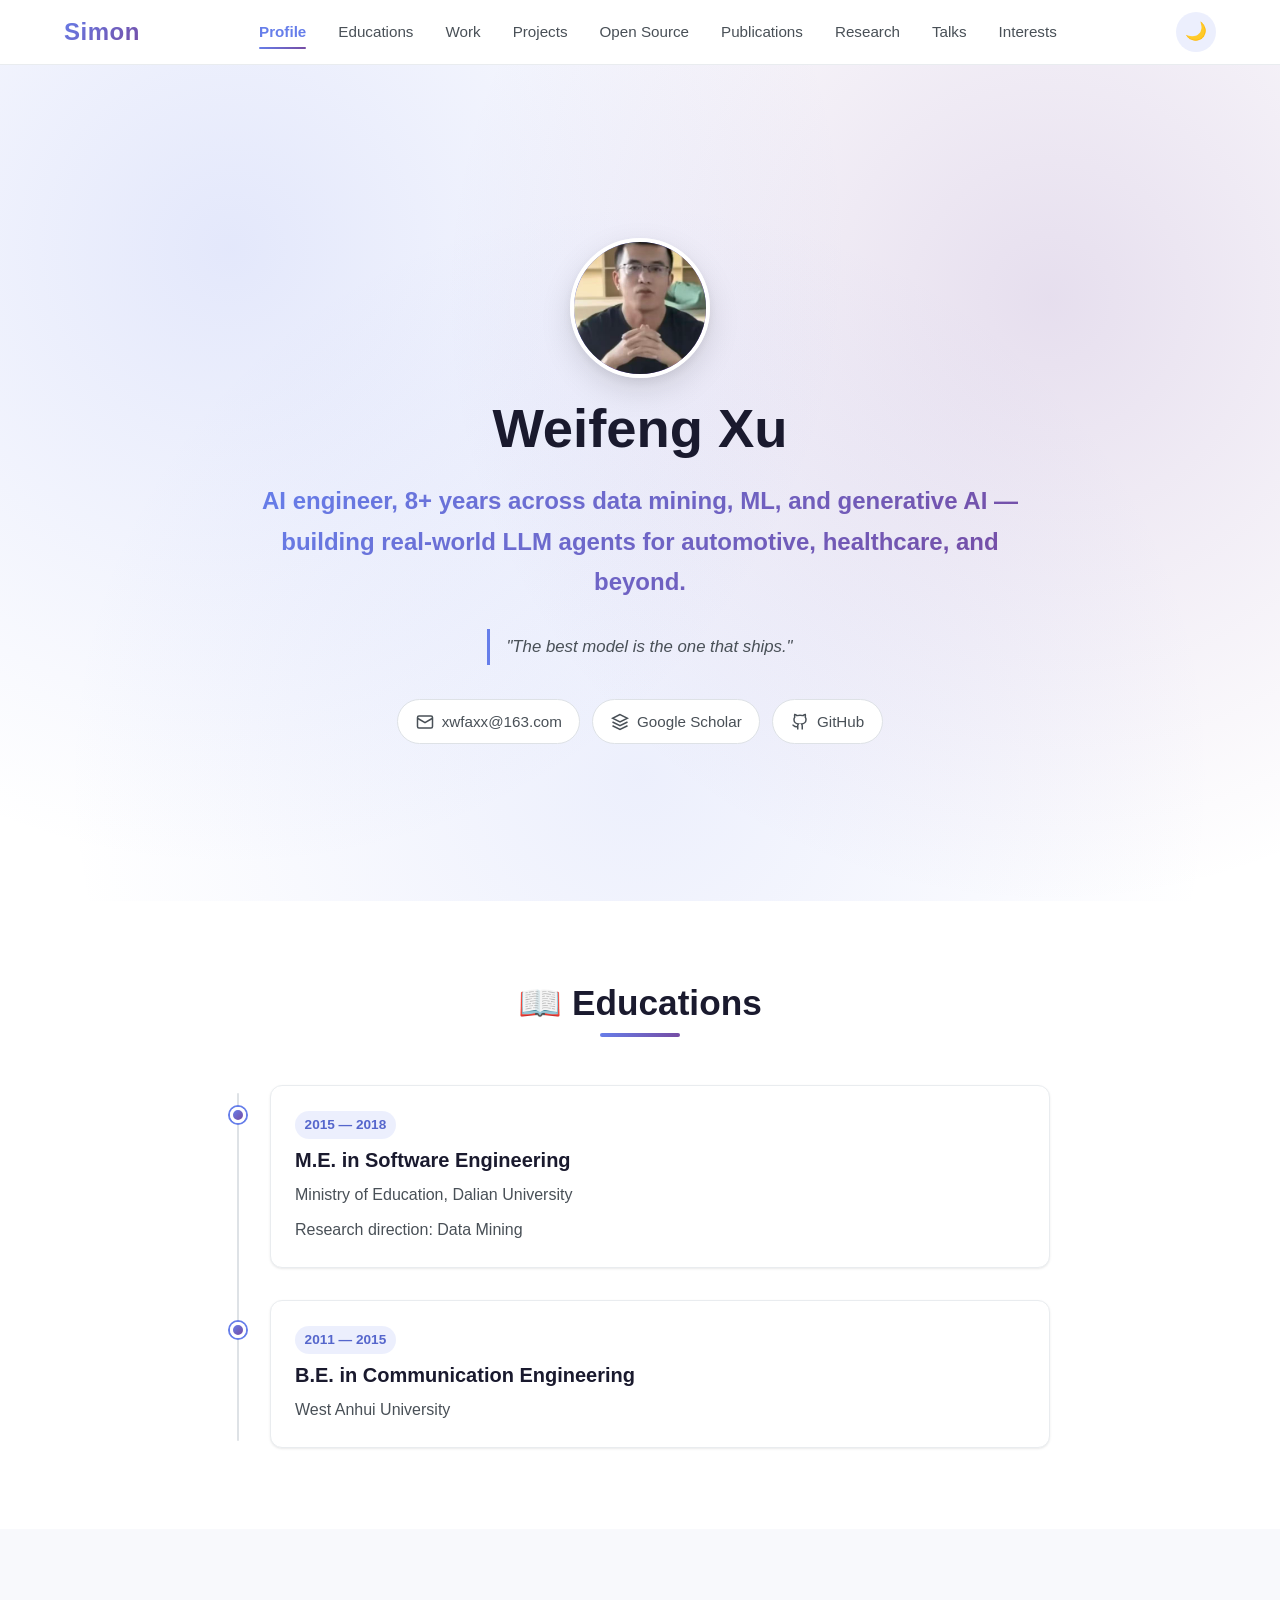
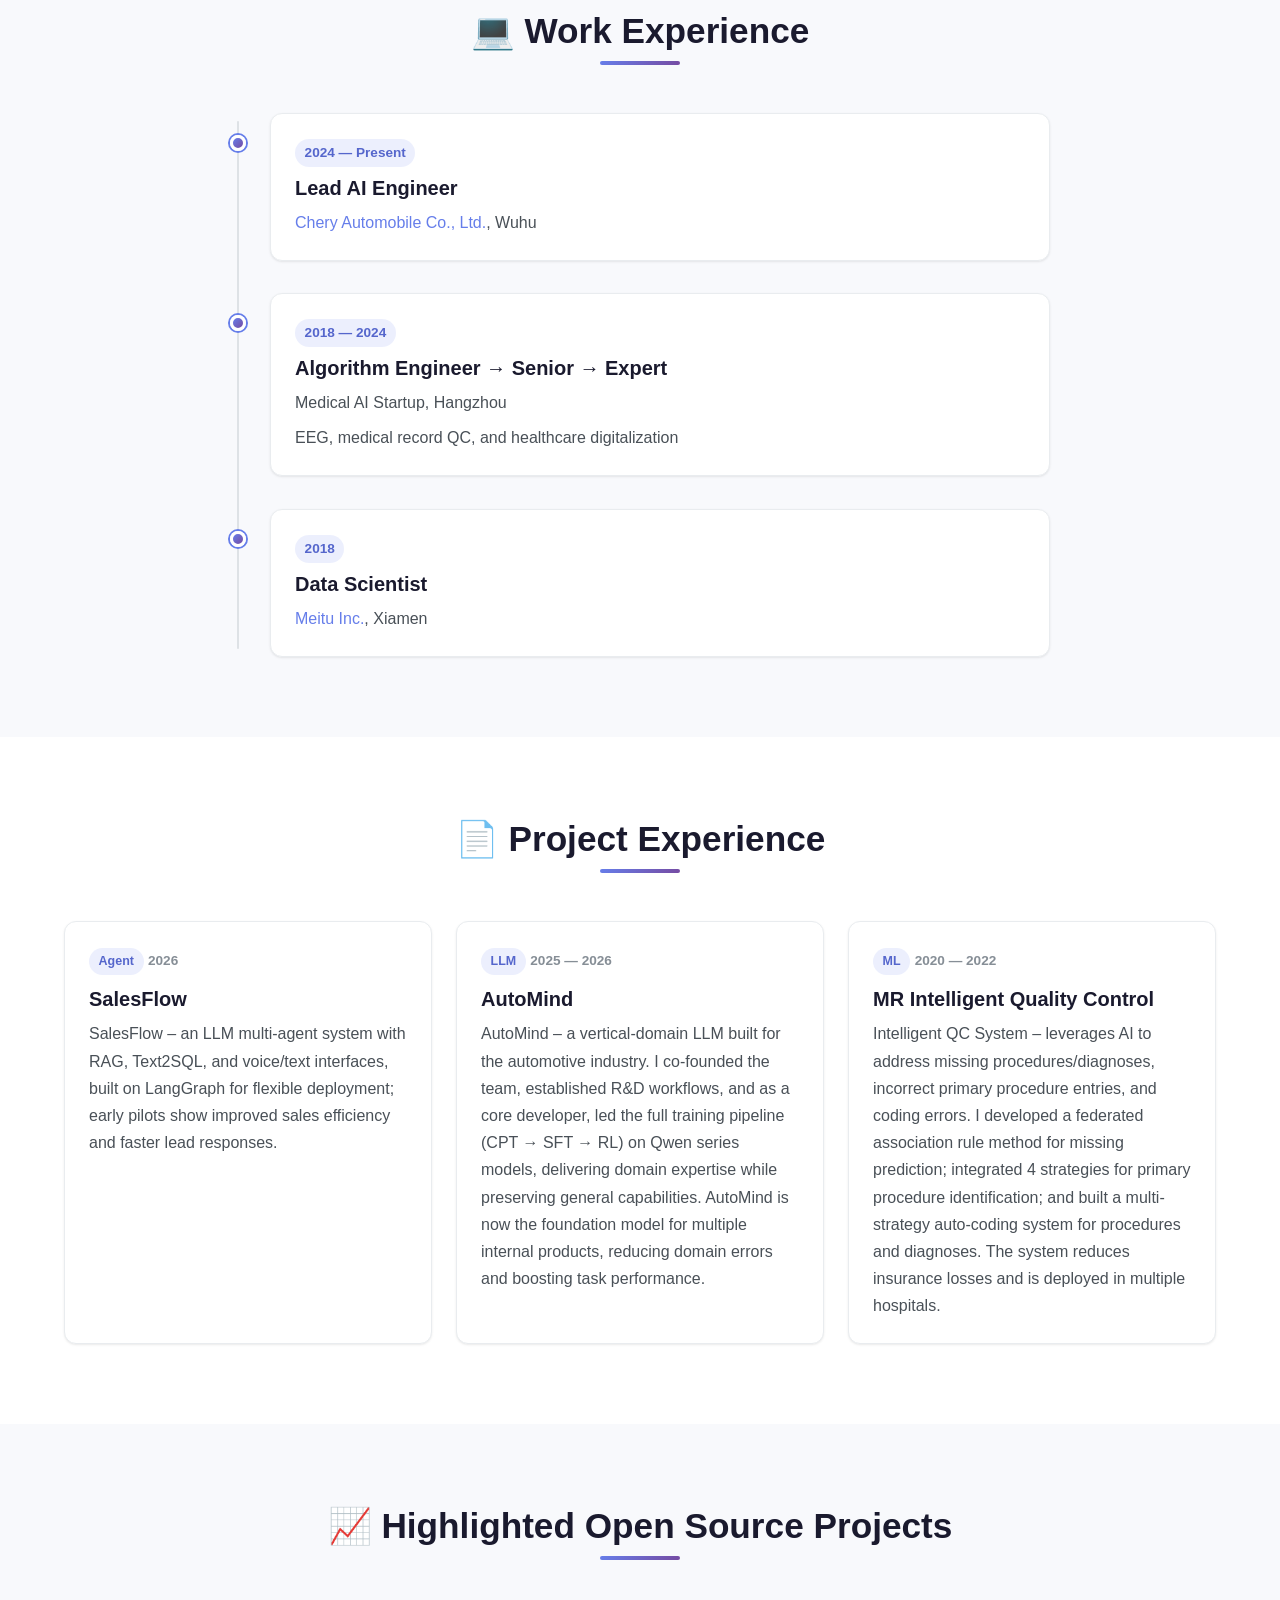
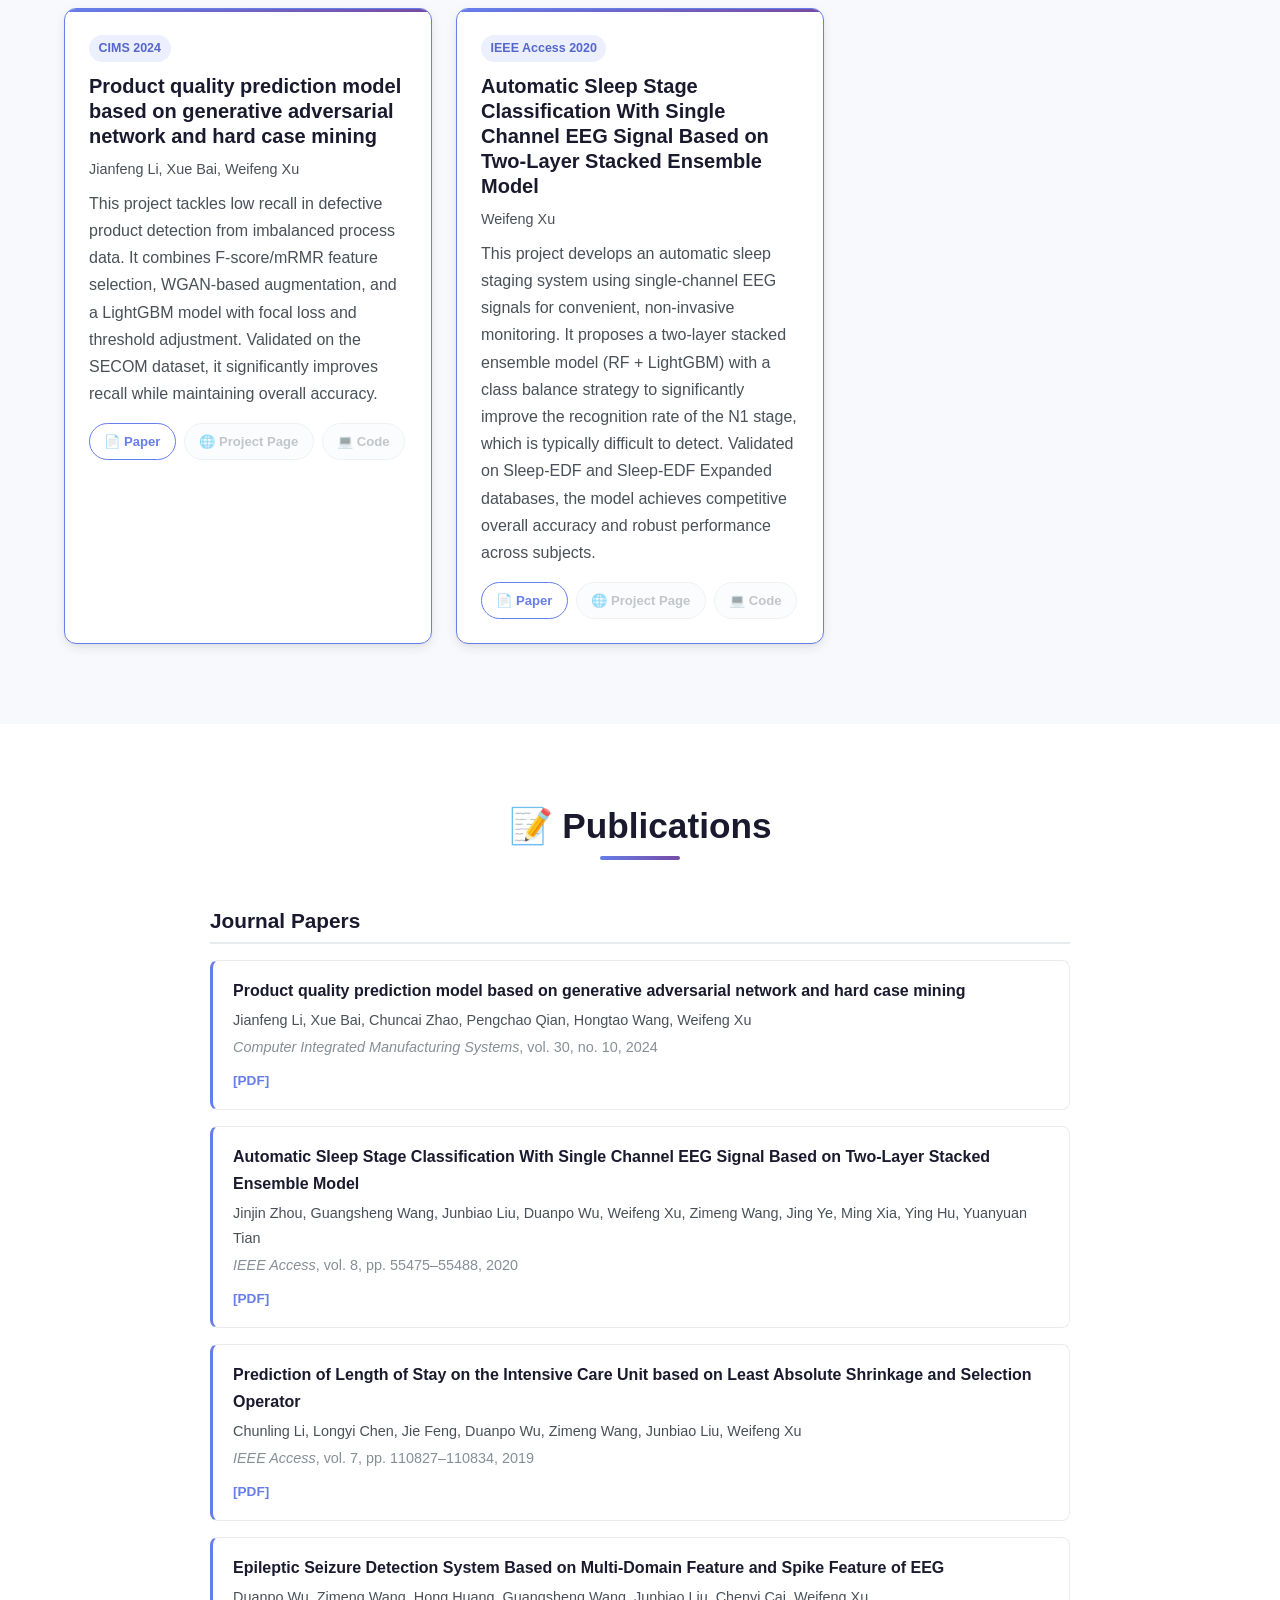
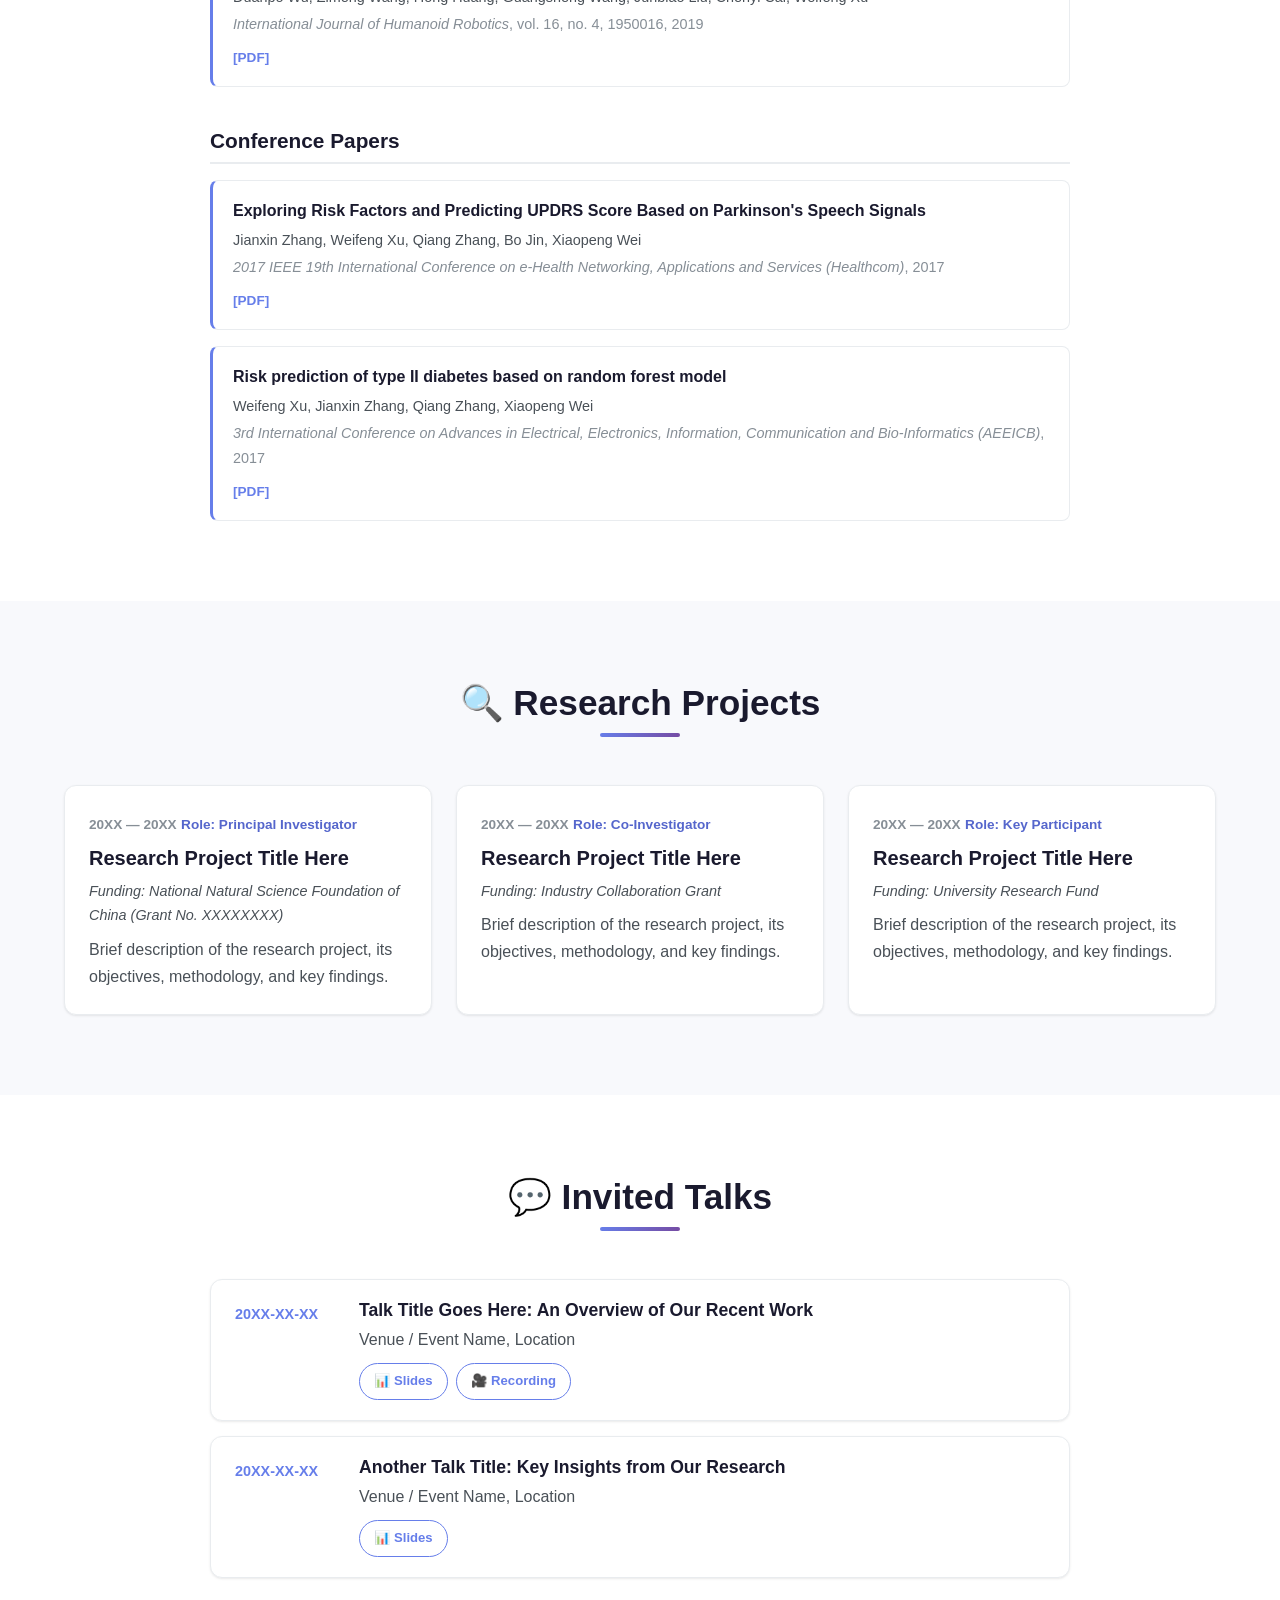
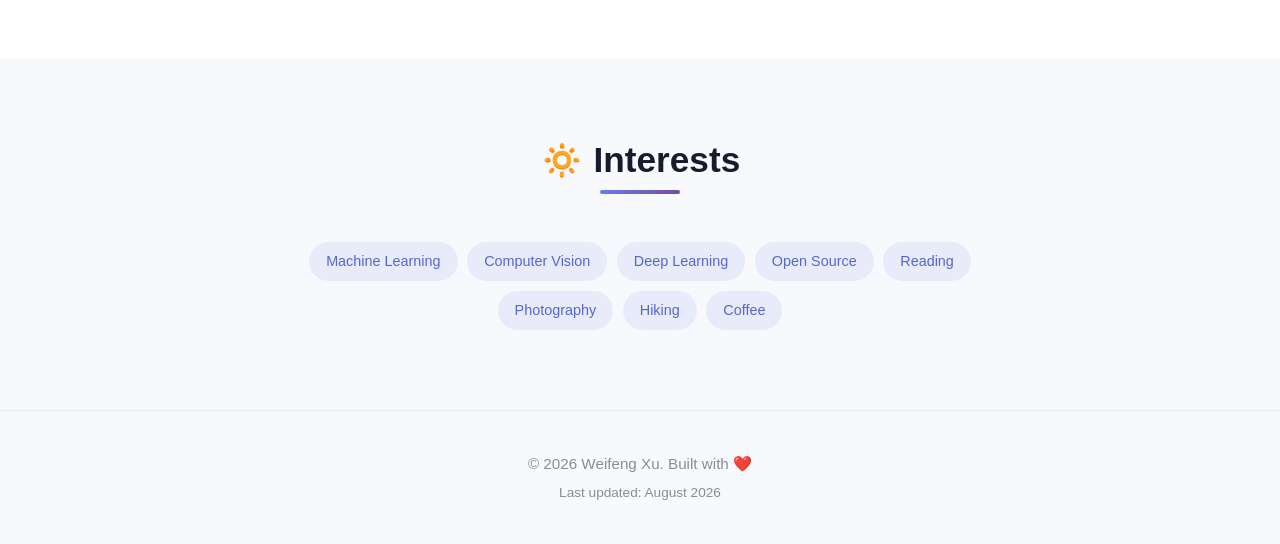
==== commit ac3be281: "Remove BECT spike detection paper (not an author)" ====
--- a/index.html
+++ b/index.html
@@ -206,12 +206,6 @@
               <a href="papers/sleep_stage_classification_2020.pdf" class="pub-link" target="_blank" rel="noopener">[PDF]</a>
             </li>
             <li class="pub-item">
-              <span class="pub-title">A Novel Spike Detection Algorithm Based on Multi-channel of BECT EEG Signals</span>
-              <span class="pub-authors">Zimeng Wang, Duanpo Wu, Fang Dong, Jiuwen Cao, Tiejia Jiang, Junbiao Liu</span>
-              <span class="pub-venue"><em>IEEE Transactions on Circuits and Systems II: Express Briefs</em>, vol. 67, no. 10, pp. 1864–1868, 2020</span>
-              <a href="papers/bect_spike_detection_2020.pdf" class="pub-link" target="_blank" rel="noopener">[PDF]</a>
-            </li>
-            <li class="pub-item">
               <span class="pub-title">Prediction of Length of Stay on the Intensive Care Unit based on Least Absolute Shrinkage and Selection Operator</span>
               <span class="pub-authors">Chunling Li, Longyi Chen, Jie Feng, Duanpo Wu, Zimeng Wang, Junbiao Liu, Weifeng Xu</span>
               <span class="pub-venue"><em>IEEE Access</em>, vol. 7, pp. 110827–110834, 2019</span>
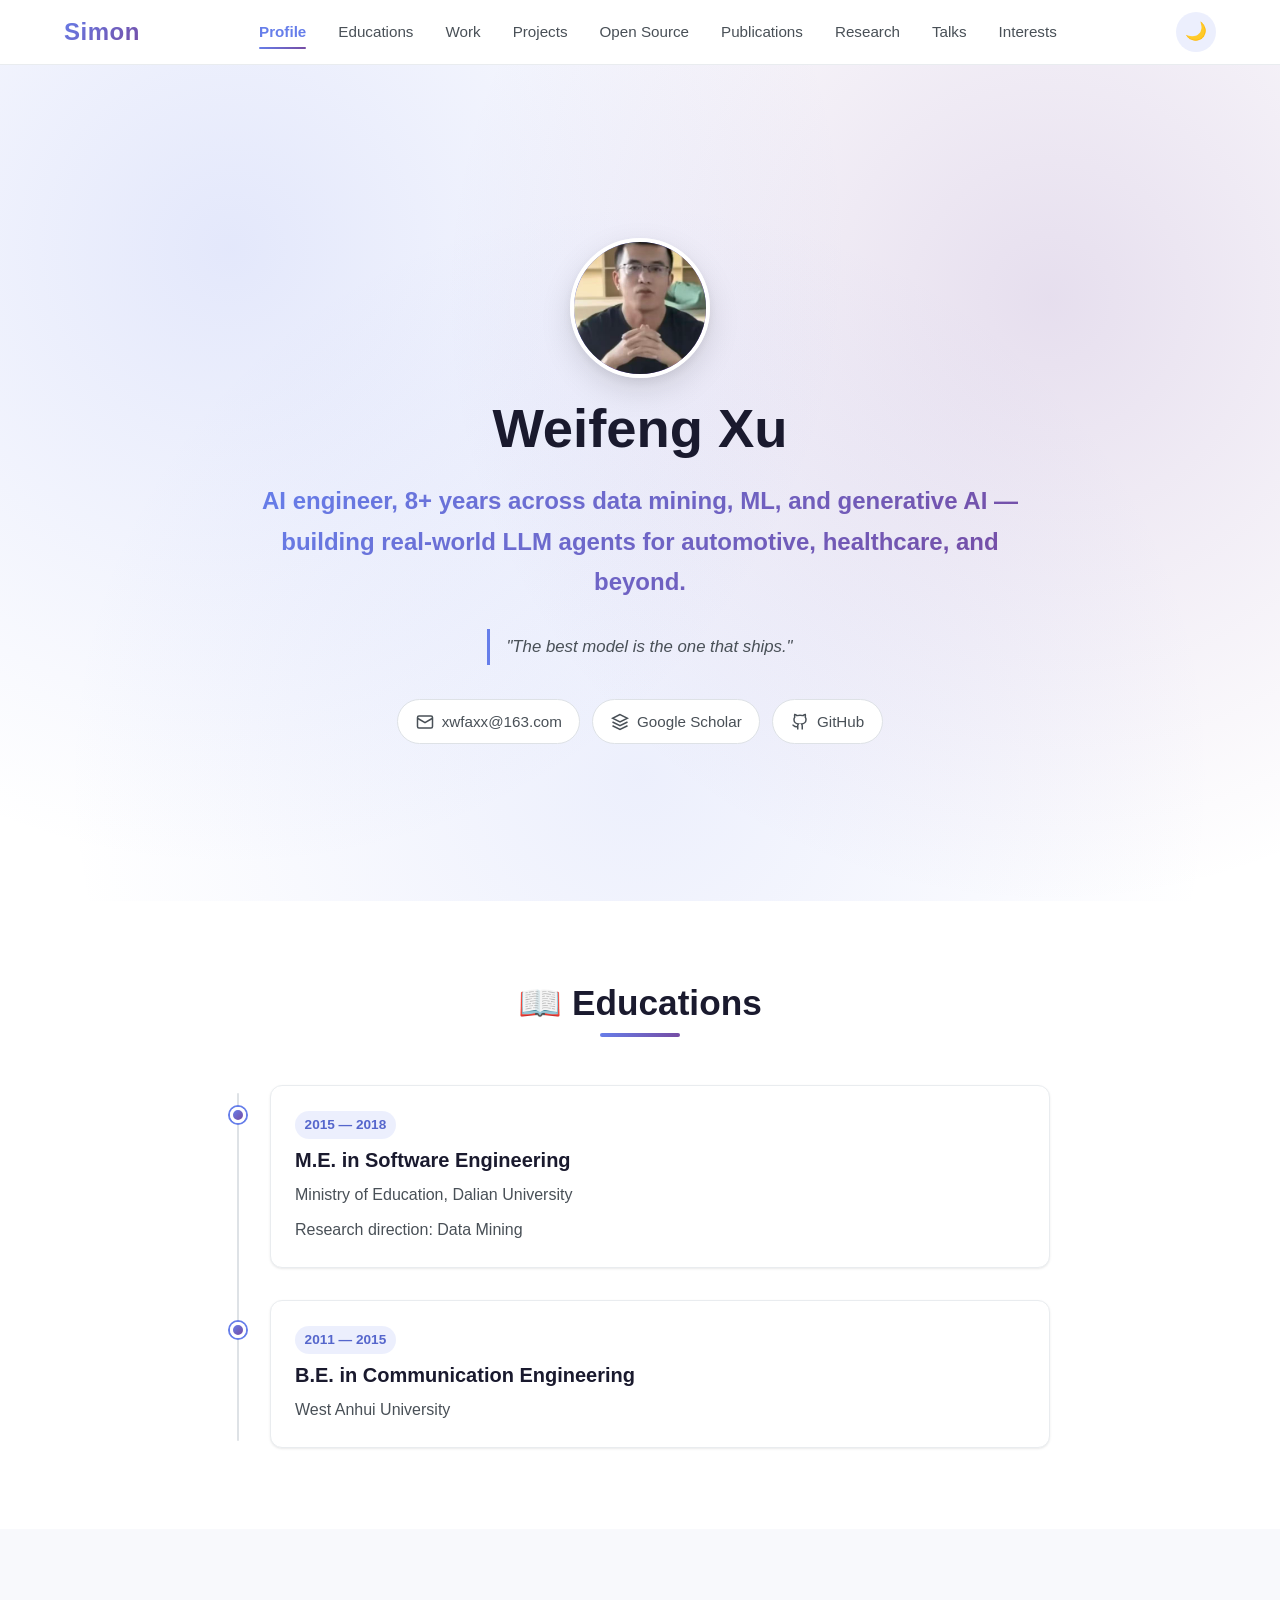
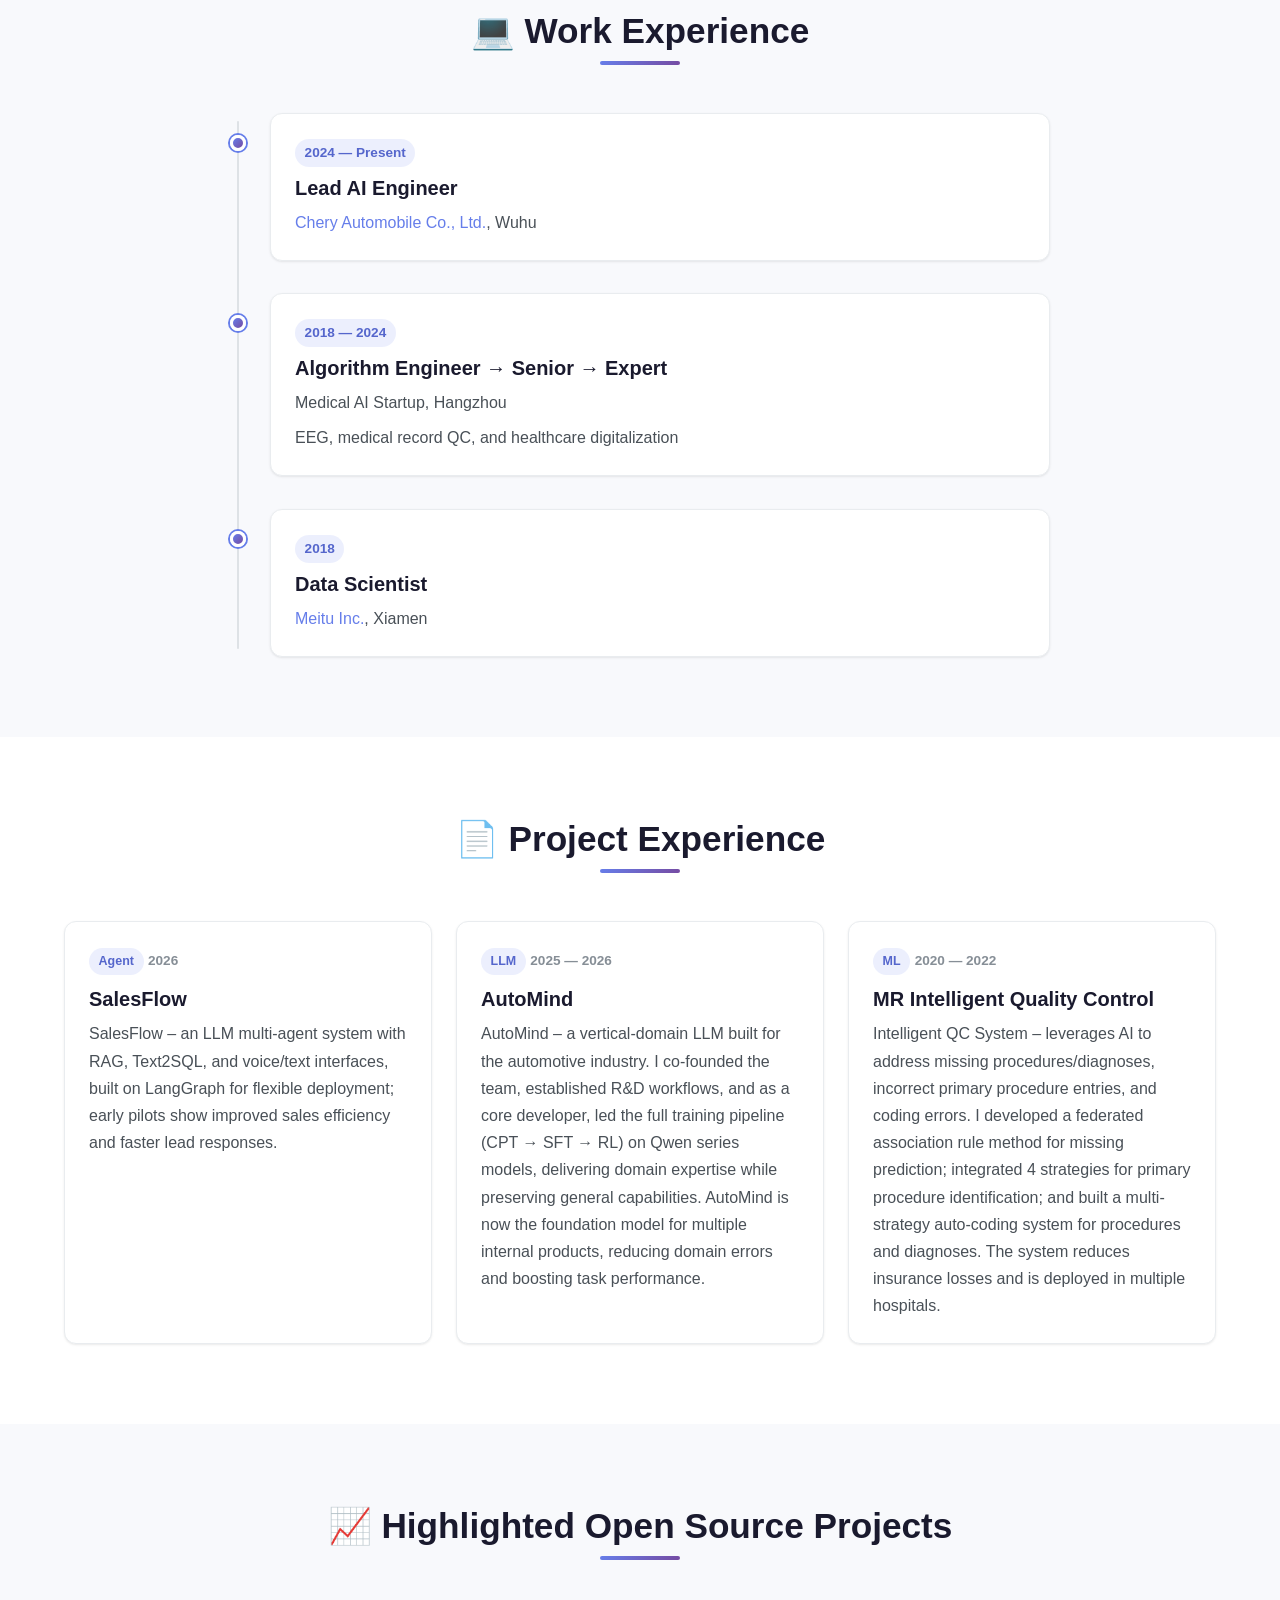
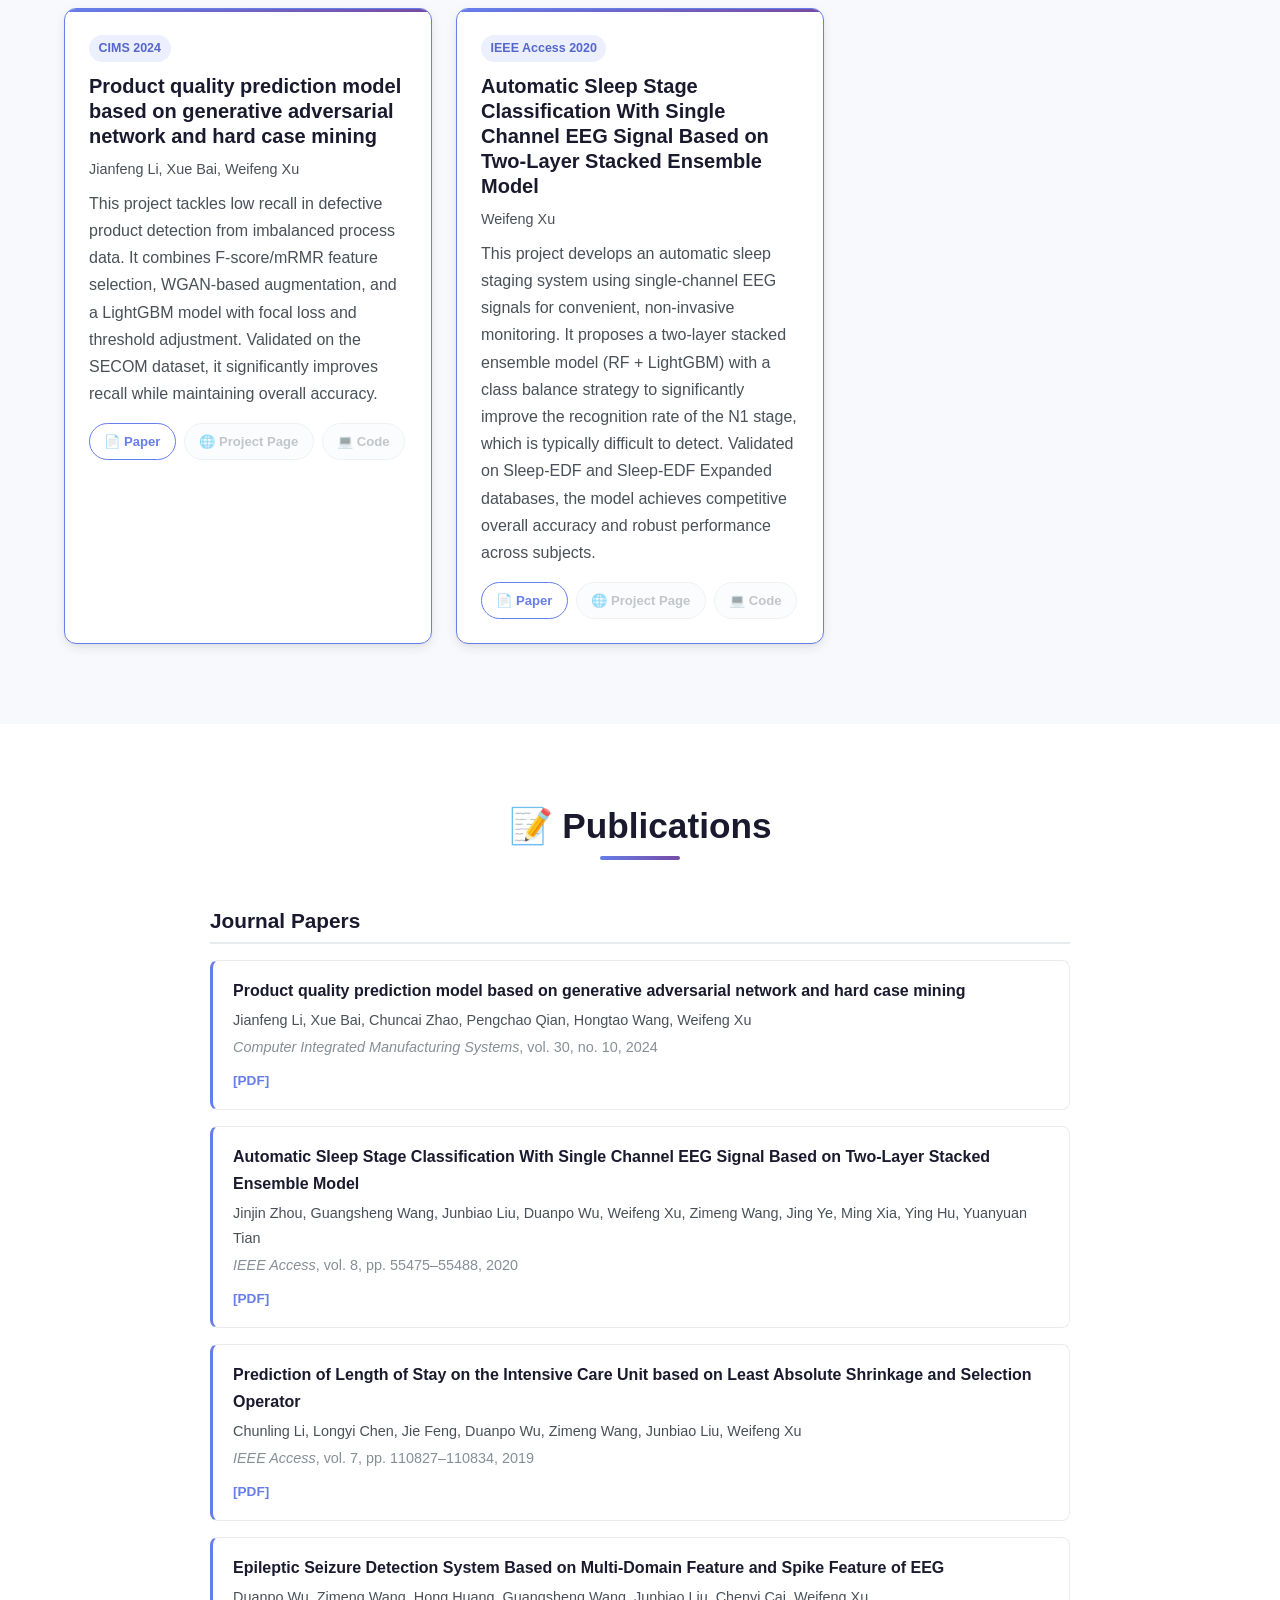
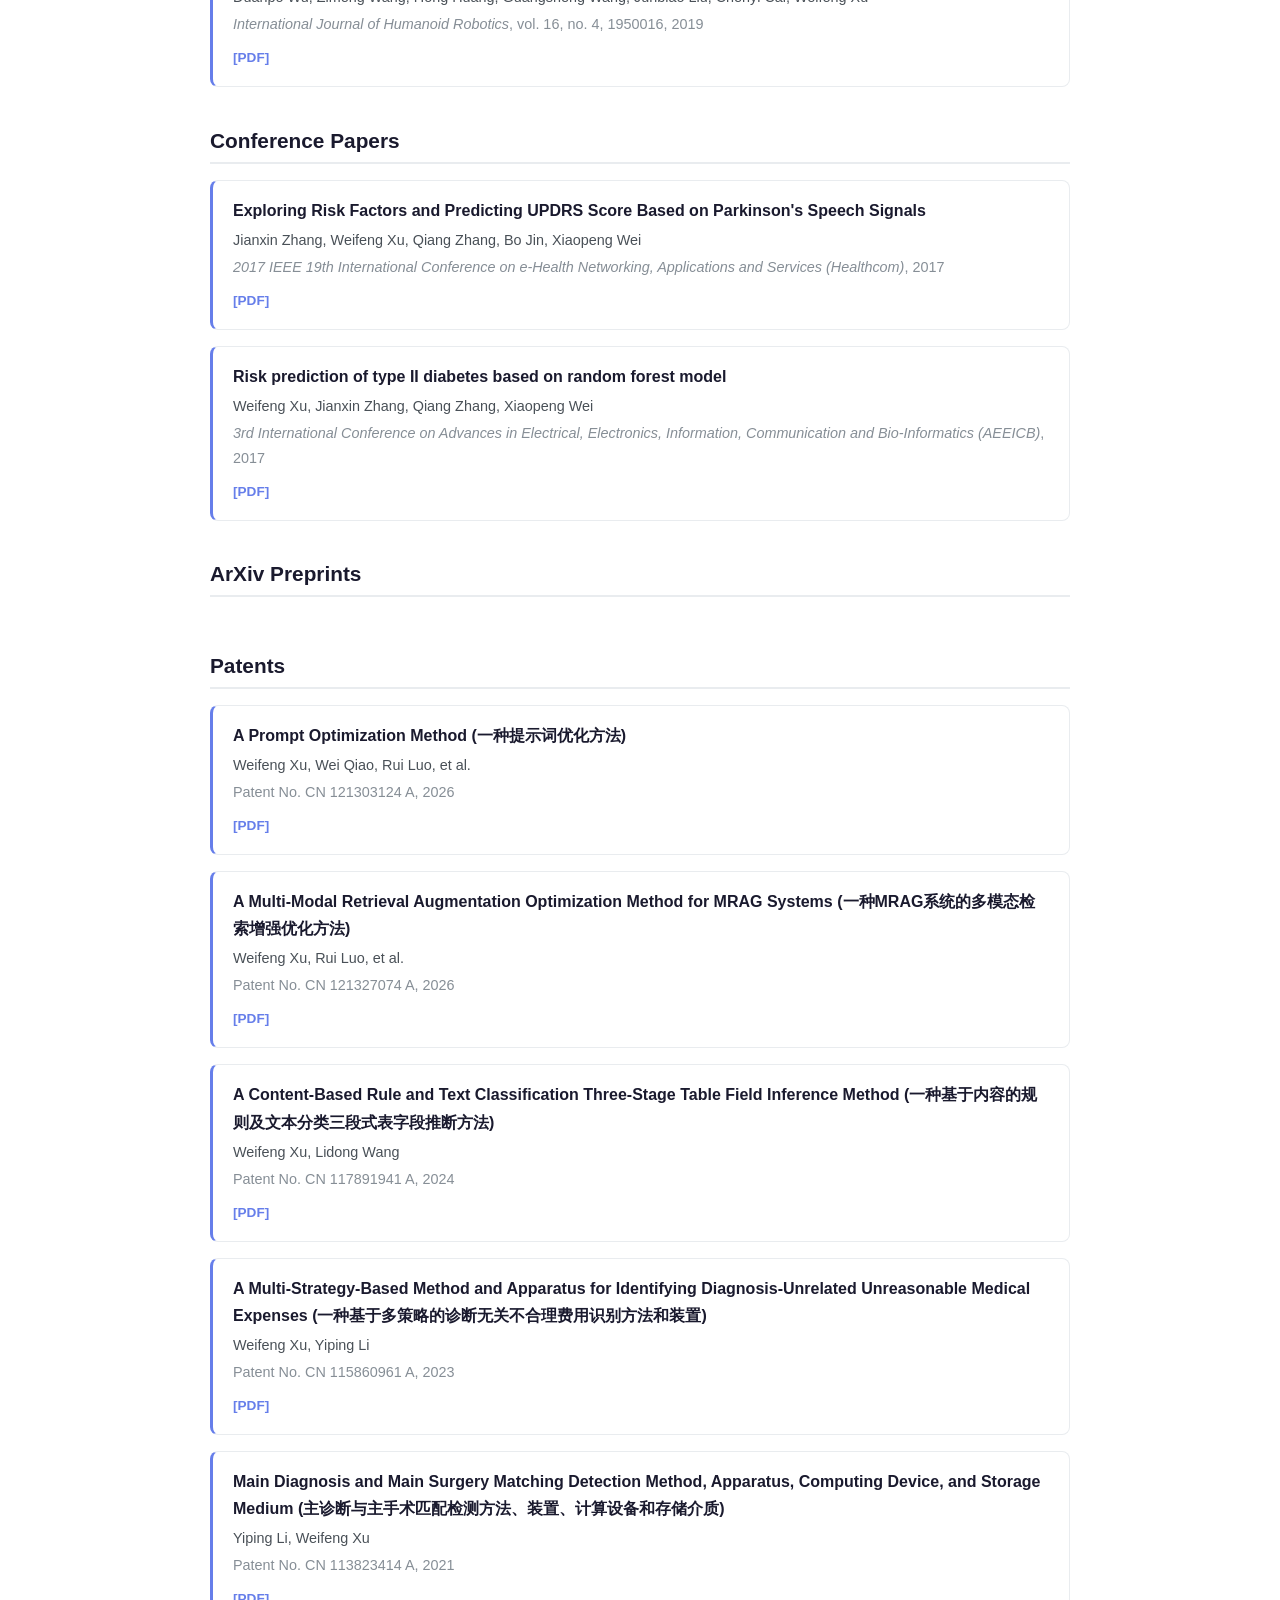
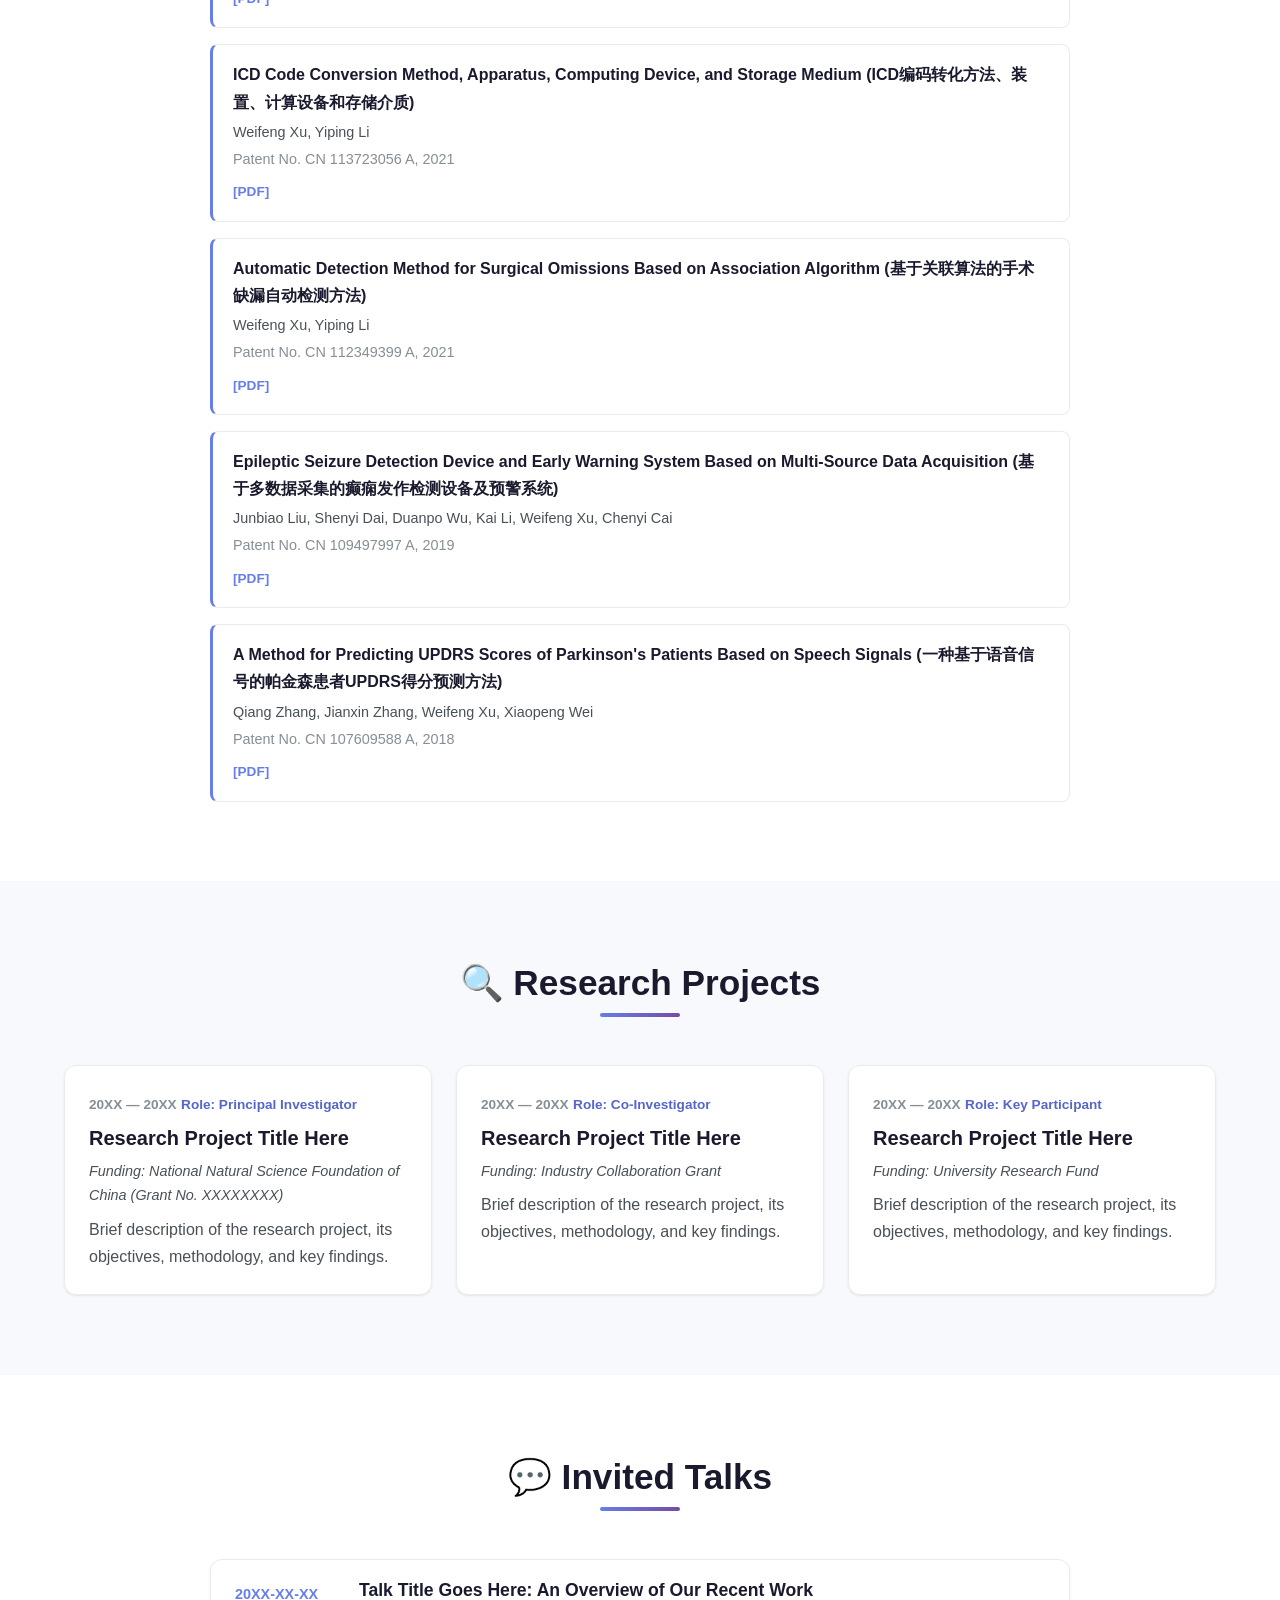
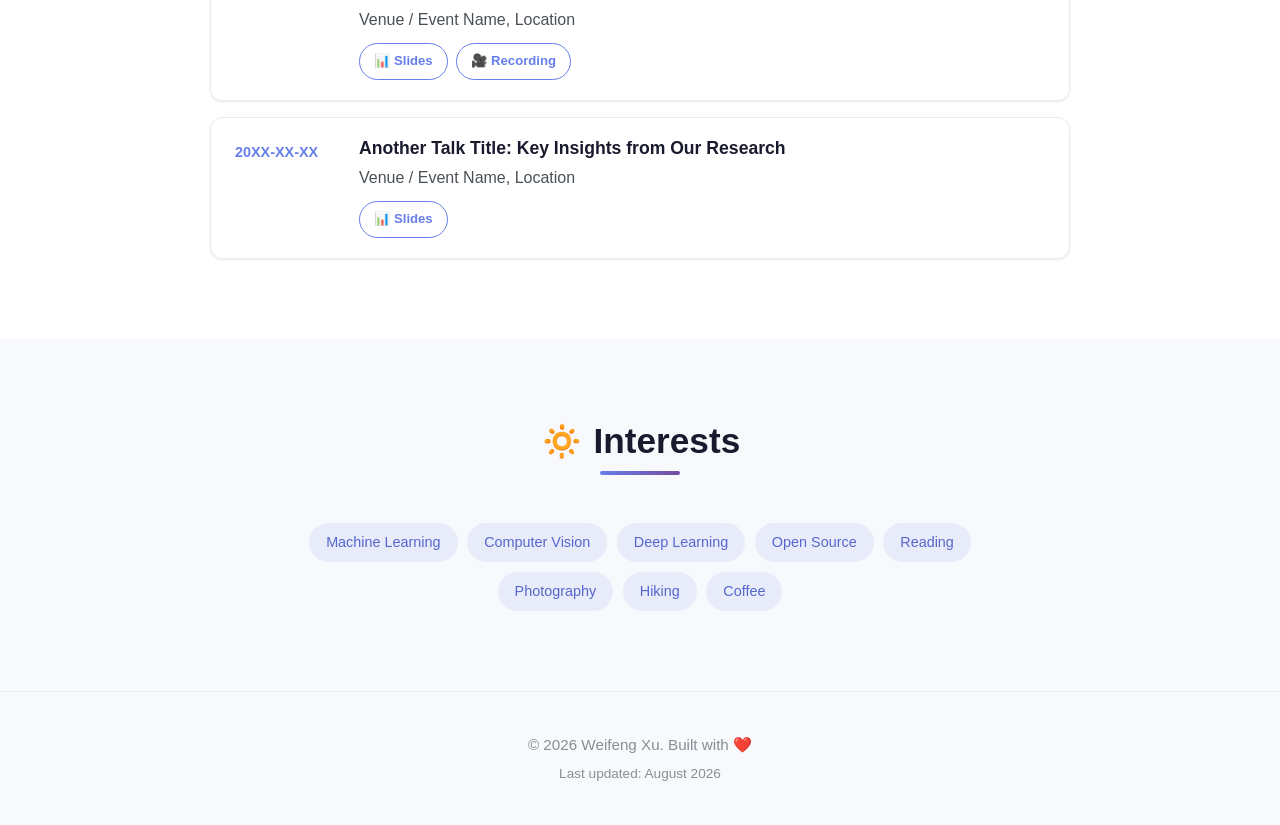
==== commit b28e3cf3: "Add Patents section (9 patents) + restore ArXiv Preprints placeholder Patents (newest first): - Prom" ====
--- a/index.html
+++ b/index.html
@@ -237,6 +237,73 @@
             </li>
           </ul>
         </div>
+
+        <div class="pub-category reveal">
+          <h3 class="pub-category-title">ArXiv Preprints</h3>
+          <ul class="pub-list">
+            <!-- TODO: Add arXiv preprints here -->
+          </ul>
+        </div>
+
+        <div class="pub-category reveal">
+          <h3 class="pub-category-title">Patents</h3>
+          <ul class="pub-list">
+            <li class="pub-item">
+              <span class="pub-title">A Prompt Optimization Method (一种提示词优化方法)</span>
+              <span class="pub-authors">Weifeng Xu, Wei Qiao, Rui Luo, et al.</span>
+              <span class="pub-venue">Patent No. CN 121303124 A, 2026</span>
+              <a href="patents/patent_prompt_optimization.pdf" class="pub-link" target="_blank" rel="noopener">[PDF]</a>
+            </li>
+            <li class="pub-item">
+              <span class="pub-title">A Multi-Modal Retrieval Augmentation Optimization Method for MRAG Systems (一种MRAG系统的多模态检索增强优化方法)</span>
+              <span class="pub-authors">Weifeng Xu, Rui Luo, et al.</span>
+              <span class="pub-venue">Patent No. CN 121327074 A, 2026</span>
+              <a href="patents/patent_mrag_multimodal.pdf" class="pub-link" target="_blank" rel="noopener">[PDF]</a>
+            </li>
+            <li class="pub-item">
+              <span class="pub-title">A Content-Based Rule and Text Classification Three-Stage Table Field Inference Method (一种基于内容的规则及文本分类三段式表字段推断方法)</span>
+              <span class="pub-authors">Weifeng Xu, Lidong Wang</span>
+              <span class="pub-venue">Patent No. CN 117891941 A, 2024</span>
+              <a href="patents/patent_field_inference.pdf" class="pub-link" target="_blank" rel="noopener">[PDF]</a>
+            </li>
+            <li class="pub-item">
+              <span class="pub-title">A Multi-Strategy-Based Method and Apparatus for Identifying Diagnosis-Unrelated Unreasonable Medical Expenses (一种基于多策略的诊断无关不合理费用识别方法和装置)</span>
+              <span class="pub-authors">Weifeng Xu, Yiping Li</span>
+              <span class="pub-venue">Patent No. CN 115860961 A, 2023</span>
+              <a href="patents/patent_unreasonable_expenses.pdf" class="pub-link" target="_blank" rel="noopener">[PDF]</a>
+            </li>
+            <li class="pub-item">
+              <span class="pub-title">Main Diagnosis and Main Surgery Matching Detection Method, Apparatus, Computing Device, and Storage Medium (主诊断与主手术匹配检测方法、装置、计算设备和存储介质)</span>
+              <span class="pub-authors">Yiping Li, Weifeng Xu</span>
+              <span class="pub-venue">Patent No. CN 113823414 A, 2021</span>
+              <a href="patents/patent_diagnosis_surgery_matching.pdf" class="pub-link" target="_blank" rel="noopener">[PDF]</a>
+            </li>
+            <li class="pub-item">
+              <span class="pub-title">ICD Code Conversion Method, Apparatus, Computing Device, and Storage Medium (ICD编码转化方法、装置、计算设备和存储介质)</span>
+              <span class="pub-authors">Weifeng Xu, Yiping Li</span>
+              <span class="pub-venue">Patent No. CN 113723056 A, 2021</span>
+              <a href="patents/patent_icd_conversion.pdf" class="pub-link" target="_blank" rel="noopener">[PDF]</a>
+            </li>
+            <li class="pub-item">
+              <span class="pub-title">Automatic Detection Method for Surgical Omissions Based on Association Algorithm (基于关联算法的手术缺漏自动检测方法)</span>
+              <span class="pub-authors">Weifeng Xu, Yiping Li</span>
+              <span class="pub-venue">Patent No. CN 112349399 A, 2021</span>
+              <a href="patents/patent_surgery_omission.pdf" class="pub-link" target="_blank" rel="noopener">[PDF]</a>
+            </li>
+            <li class="pub-item">
+              <span class="pub-title">Epileptic Seizure Detection Device and Early Warning System Based on Multi-Source Data Acquisition (基于多数据采集的癫痫发作检测设备及预警系统)</span>
+              <span class="pub-authors">Junbiao Liu, Shenyi Dai, Duanpo Wu, Kai Li, Weifeng Xu, Chenyi Cai</span>
+              <span class="pub-venue">Patent No. CN 109497997 A, 2019</span>
+              <a href="patents/patent_epilepsy_detection.pdf" class="pub-link" target="_blank" rel="noopener">[PDF]</a>
+            </li>
+            <li class="pub-item">
+              <span class="pub-title">A Method for Predicting UPDRS Scores of Parkinson's Patients Based on Speech Signals (一种基于语音信号的帕金森患者UPDRS得分预测方法)</span>
+              <span class="pub-authors">Qiang Zhang, Jianxin Zhang, Weifeng Xu, Xiaopeng Wei</span>
+              <span class="pub-venue">Patent No. CN 107609588 A, 2018</span>
+              <a href="patents/patent_updrs_prediction.pdf" class="pub-link" target="_blank" rel="noopener">[PDF]</a>
+            </li>
+          </ul>
+        </div>
       </div>
     </section>
 
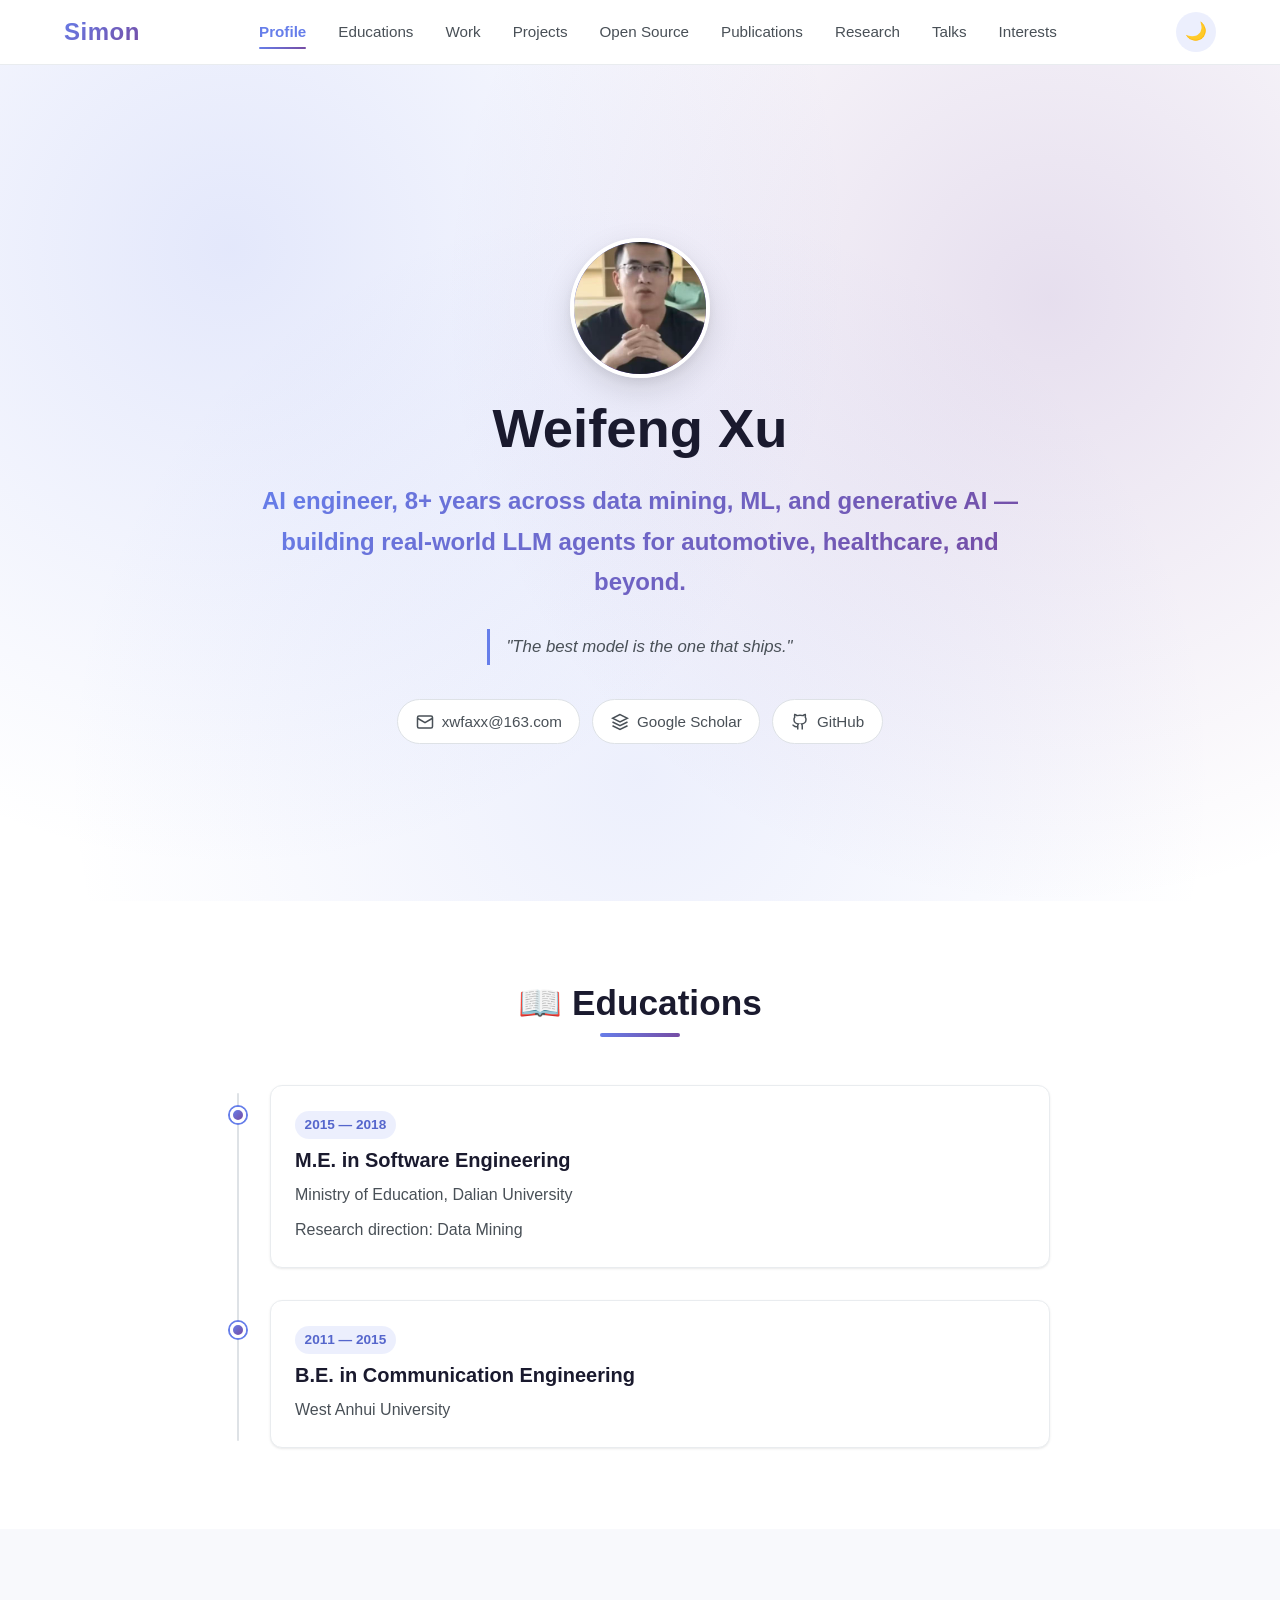
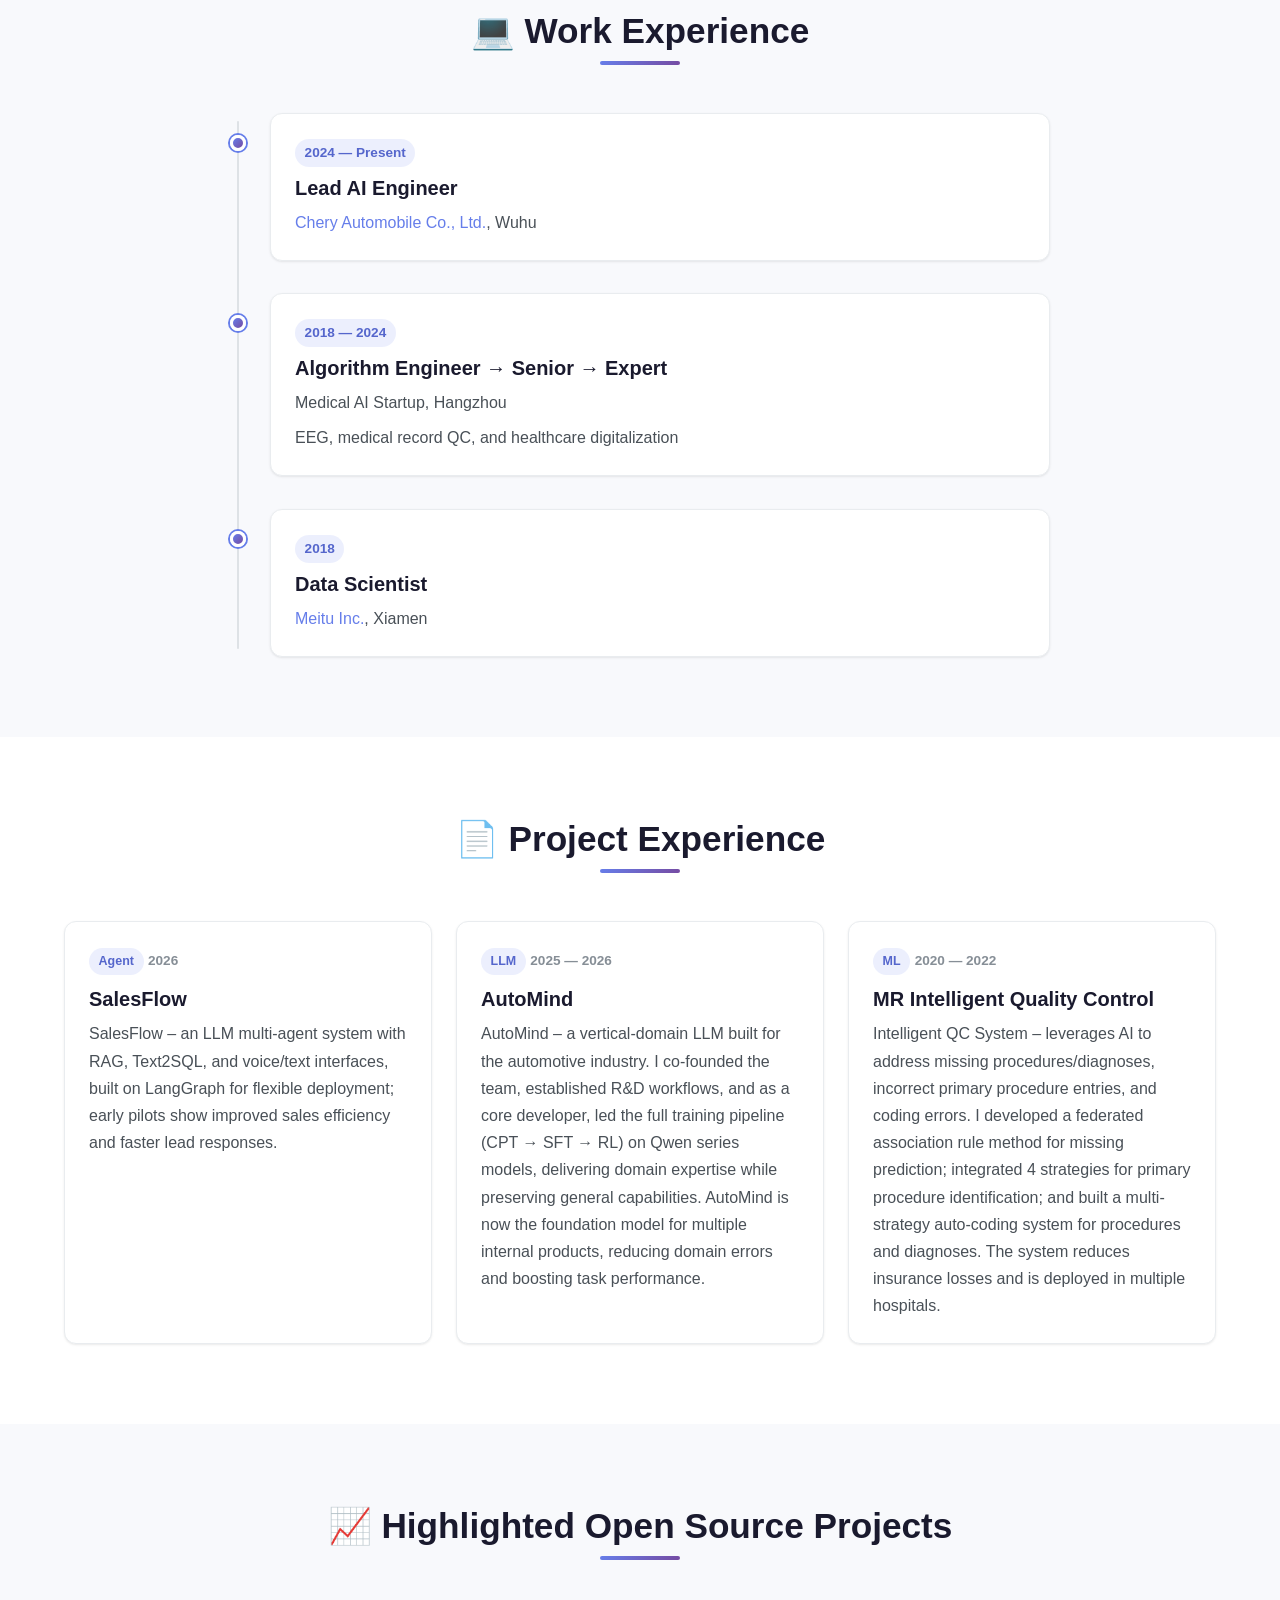
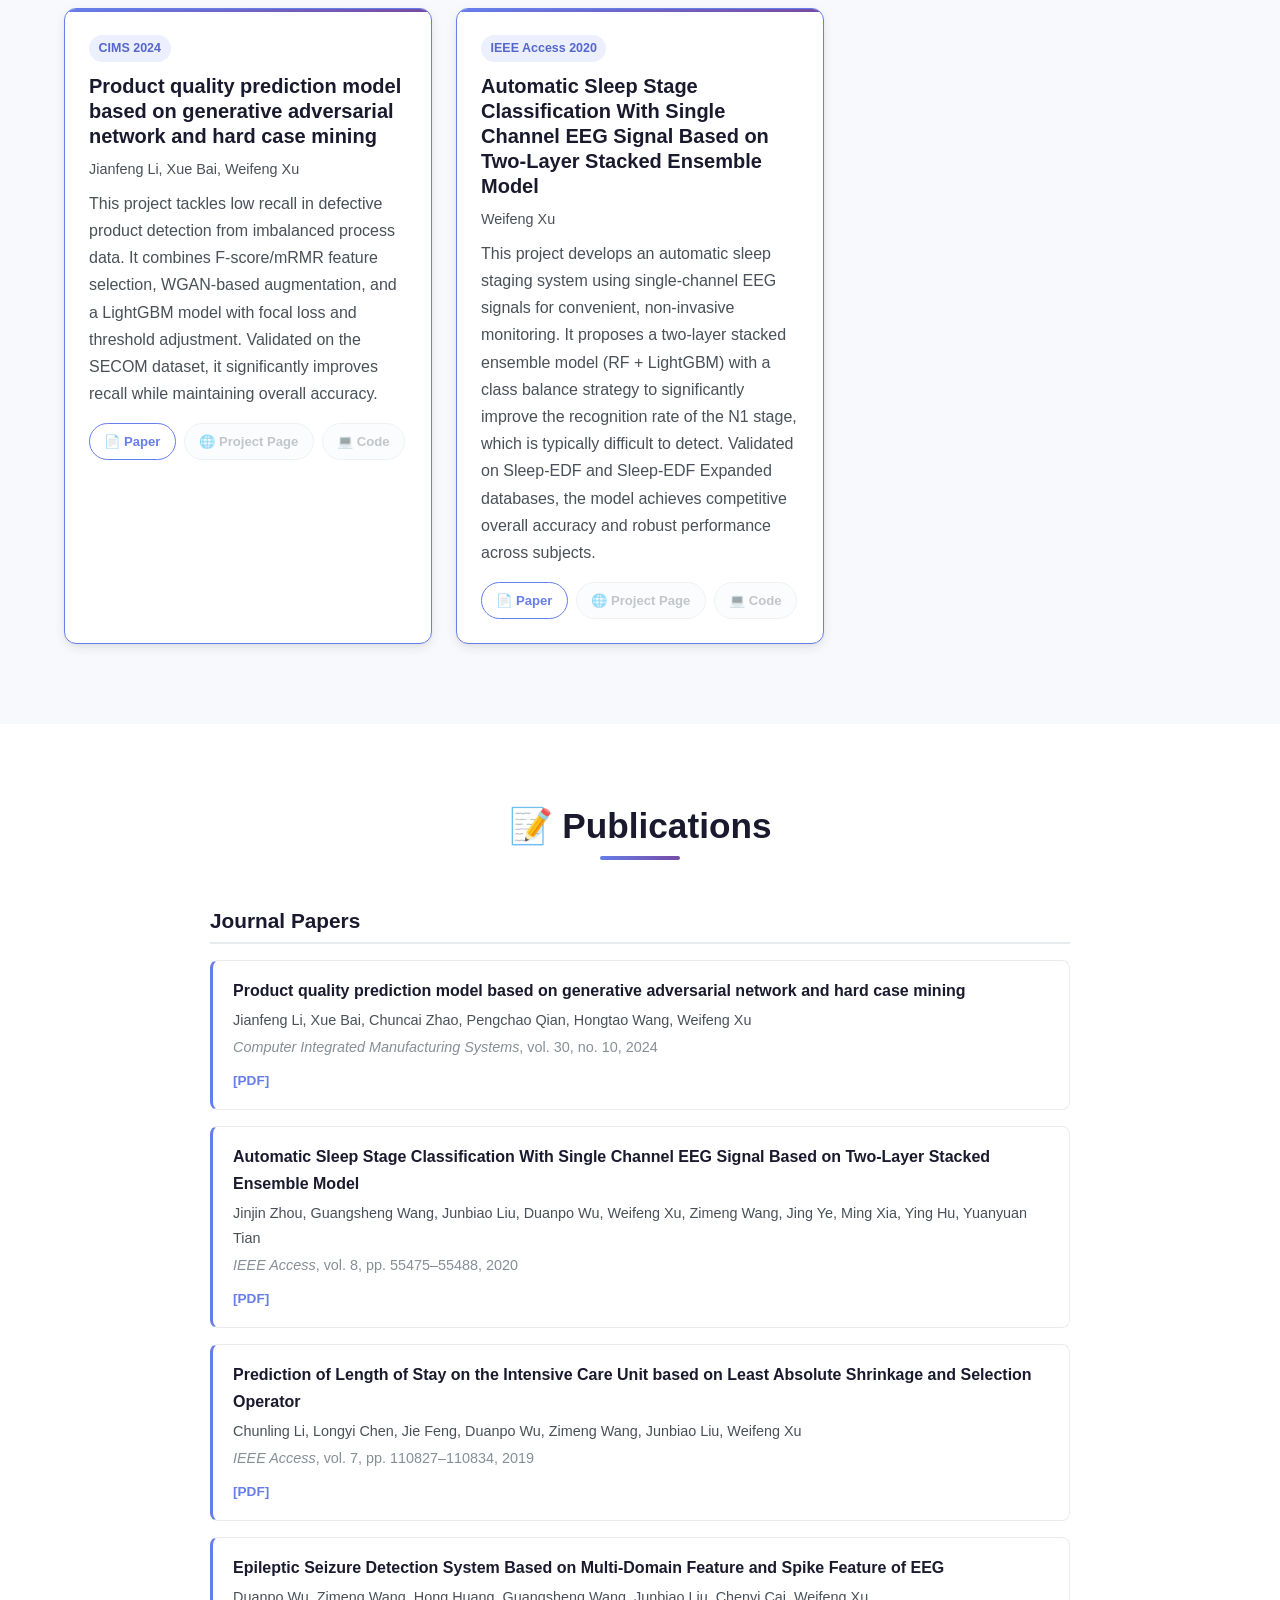
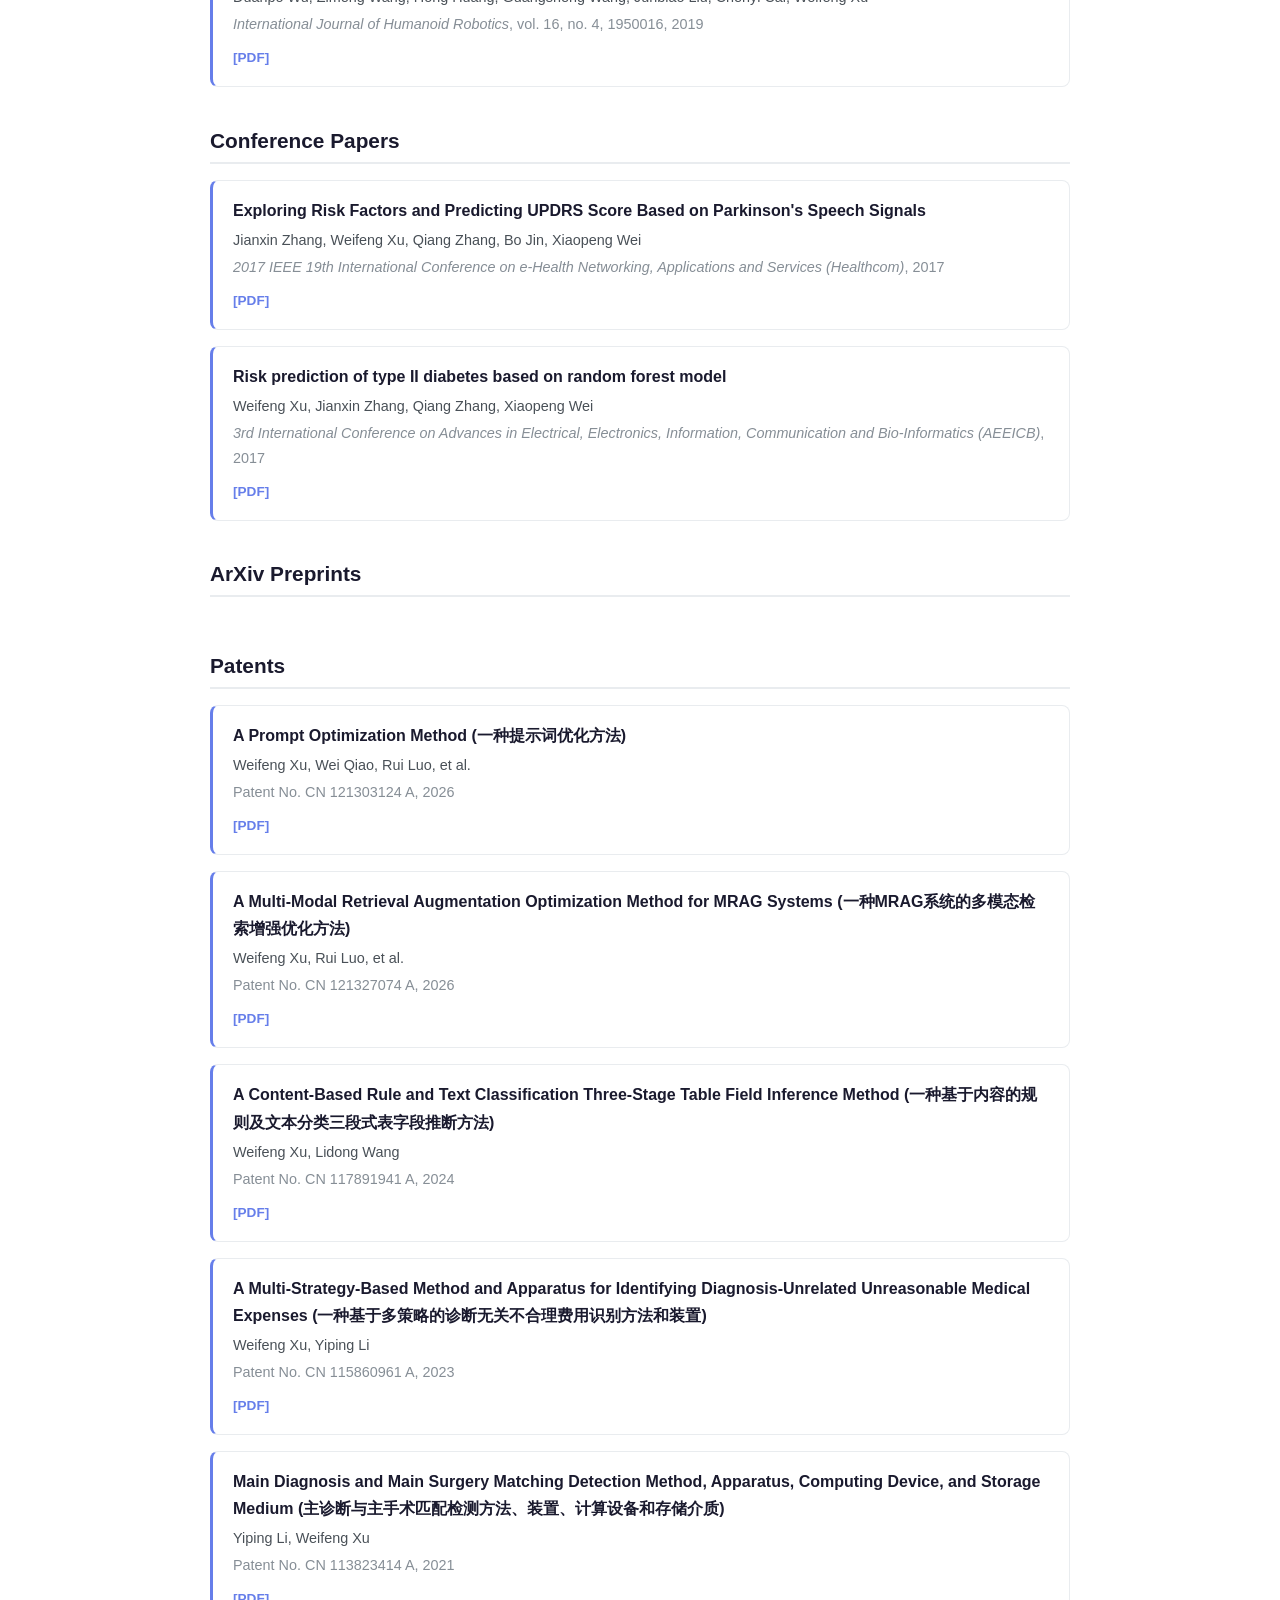
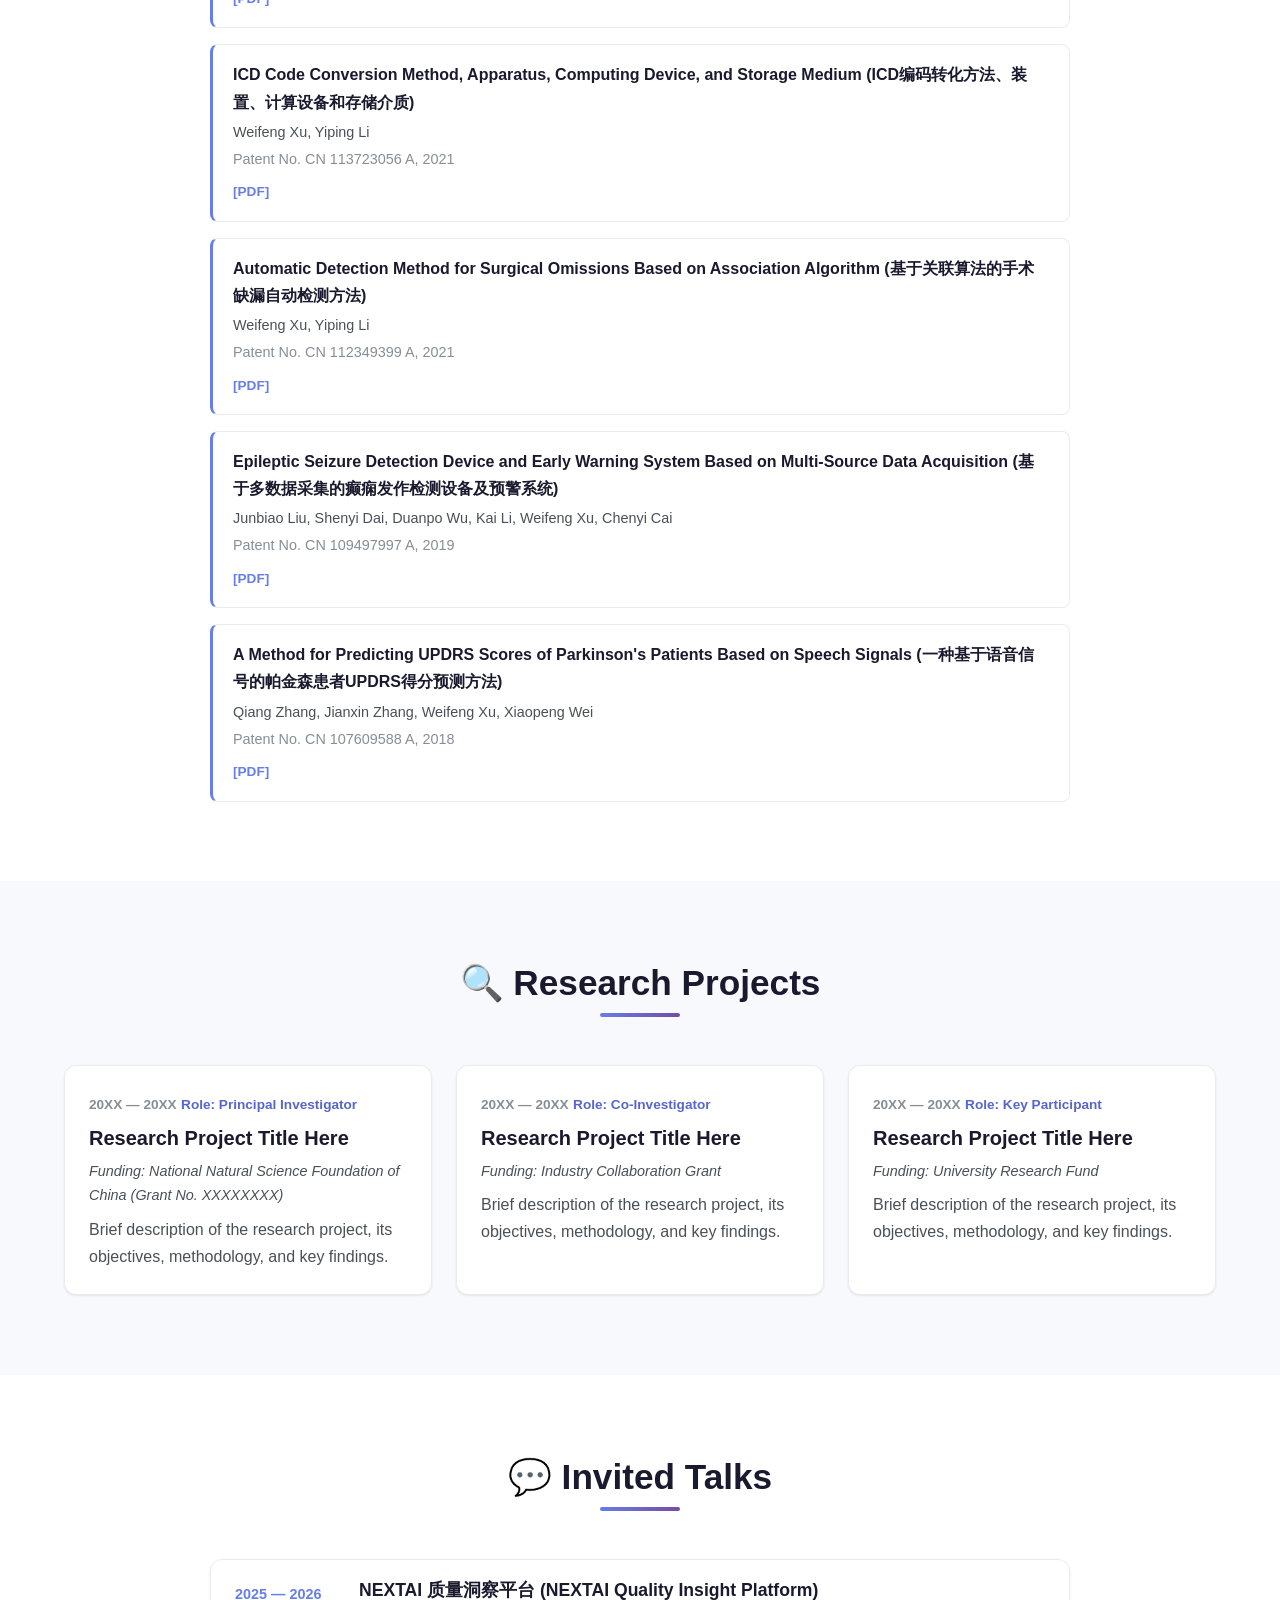
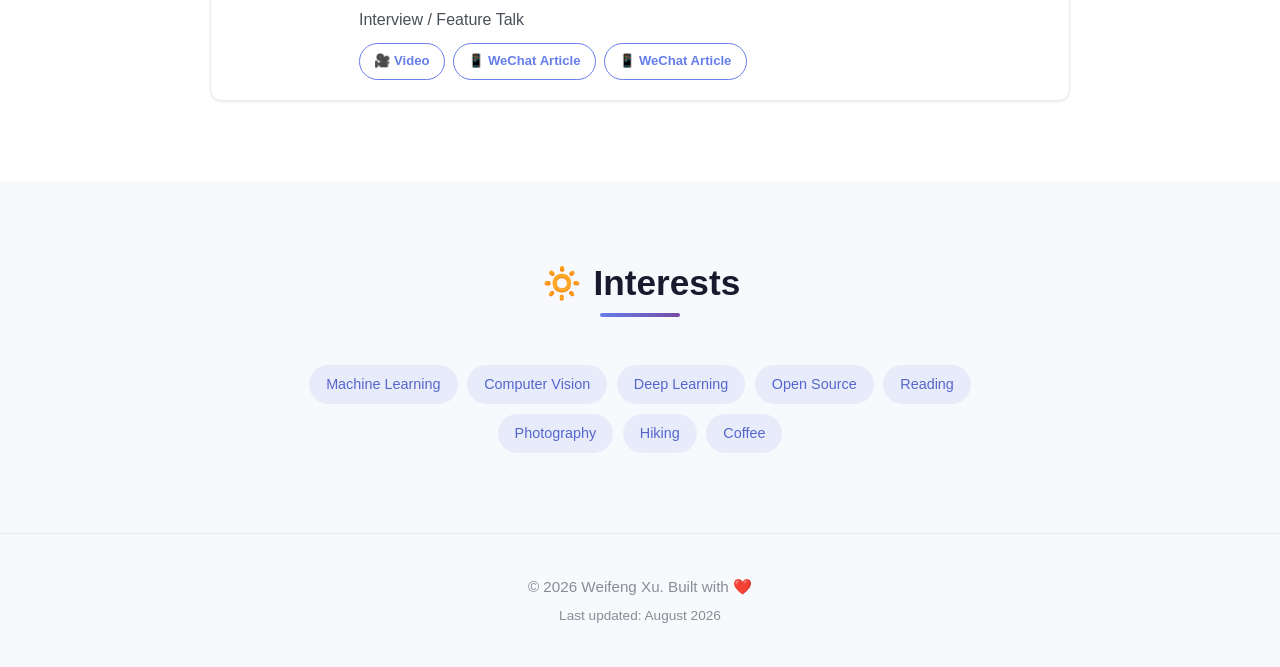
==== commit fba71509: "Add Invited Talk: NEXTAI Quality Insight Platform (2025-2026) - Video recording (59MB) hosted locall" ====
--- a/index.html
+++ b/index.html
@@ -343,25 +343,15 @@
       <div class="container">
         <h2 class="section-title">💬 Invited Talks</h2>
         <div class="talks-list">
-          <!-- TODO: Replace with your invited talks -->
           <div class="talk-item reveal">
-            <span class="talk-date">20XX-XX-XX</span>
+            <span class="talk-date">2025 — 2026</span>
             <div class="talk-info">
-              <h3>Talk Title Goes Here: An Overview of Our Recent Work</h3>
-              <p>Venue / Event Name, Location</p>
+              <h3>NEXTAI 质量洞察平台 (NEXTAI Quality Insight Platform)</h3>
+              <p>Interview / Feature Talk</p>
               <div class="talk-links">
-                <a href="#" class="btn btn-sm">📊 Slides</a>
-                <a href="#" class="btn btn-sm">🎥 Recording</a>
-              </div>
-            </div>
-          </div>
-          <div class="talk-item reveal">
-            <span class="talk-date">20XX-XX-XX</span>
-            <div class="talk-info">
-              <h3>Another Talk Title: Key Insights from Our Research</h3>
-              <p>Venue / Event Name, Location</p>
-              <div class="talk-links">
-                <a href="#" class="btn btn-sm">📊 Slides</a>
+                <a href="videos/nextai_quality_insight.mp4" class="btn btn-sm" target="_blank" rel="noopener">🎥 Video</a>
+                <a href="https://mp.weixin.qq.com/s/iSFfa3IpWf_H0aaUuA9iFw" class="btn btn-sm" target="_blank" rel="noopener">📱 WeChat Article</a>
+                <a href="https://mp.weixin.qq.com/s/XR-hEgapDKU_XCG2uSAKmA" class="btn btn-sm" target="_blank" rel="noopener">📱 WeChat Article</a>
               </div>
             </div>
           </div>
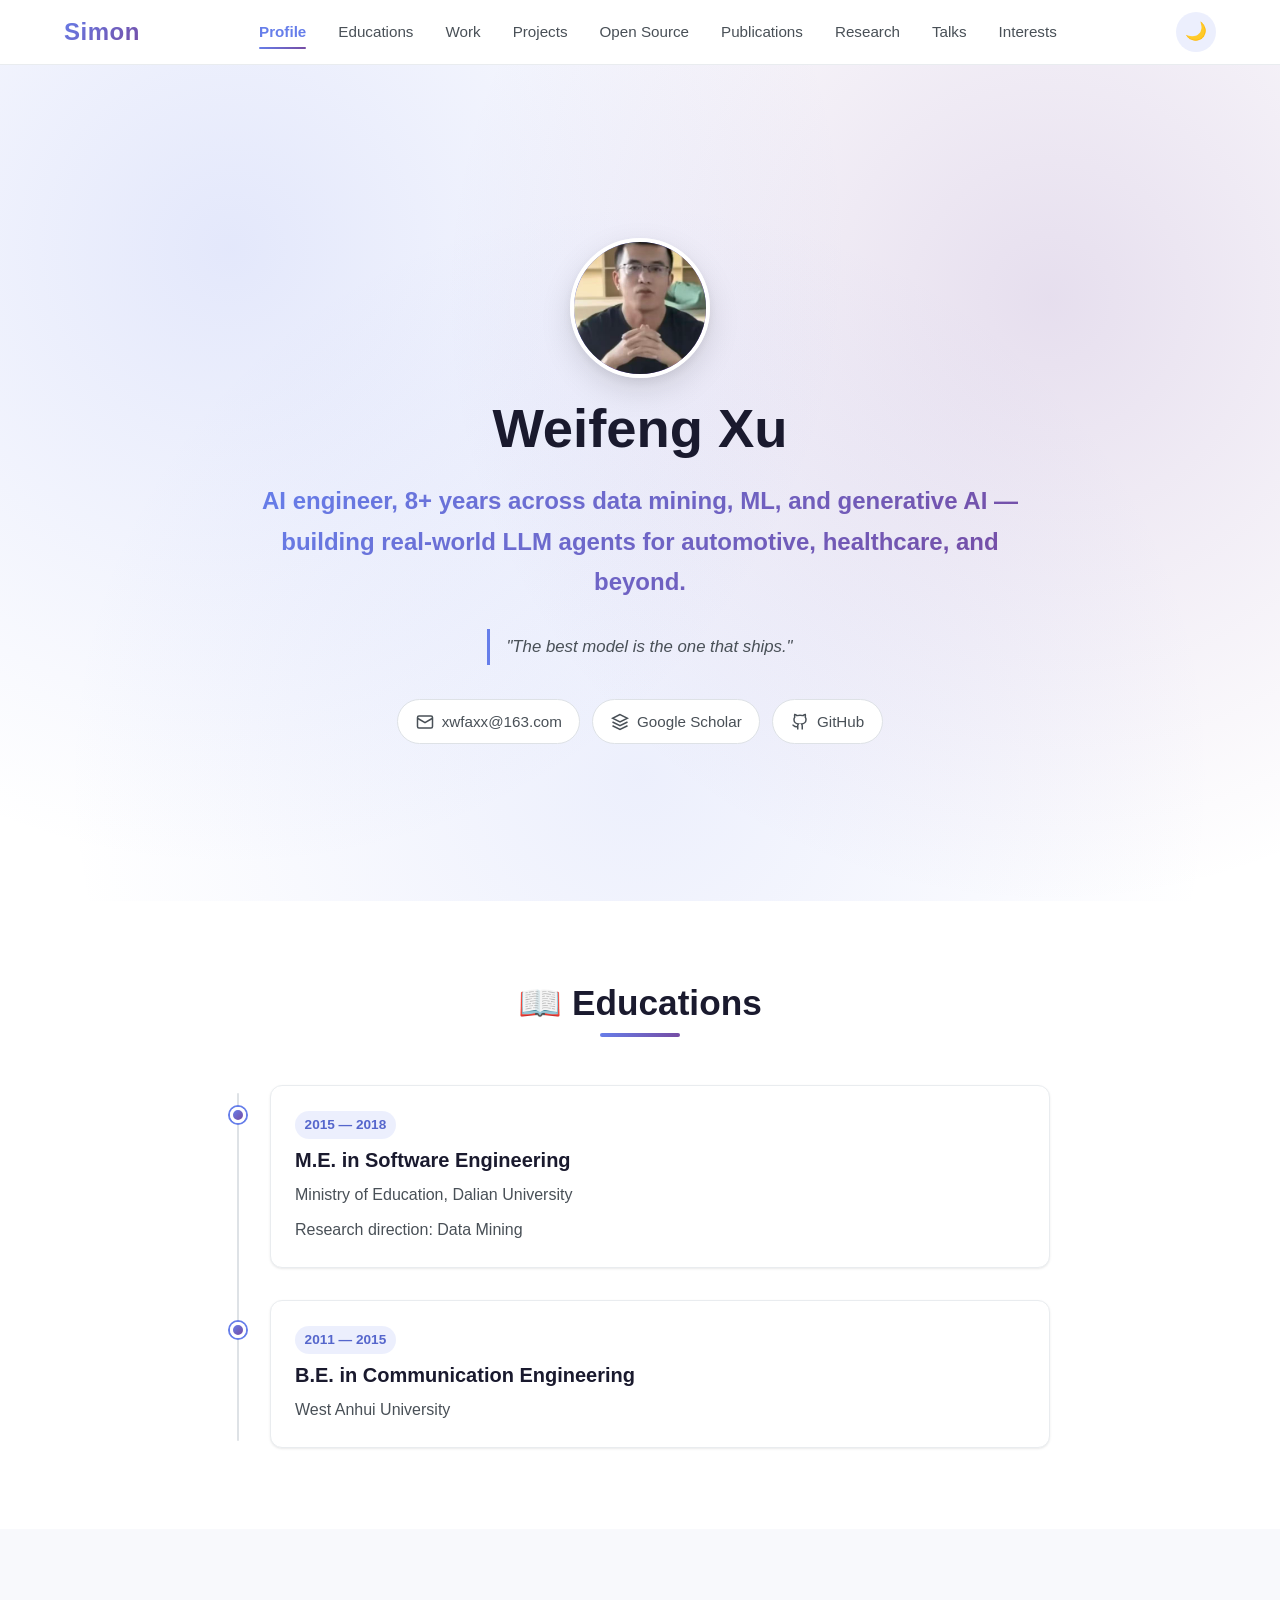
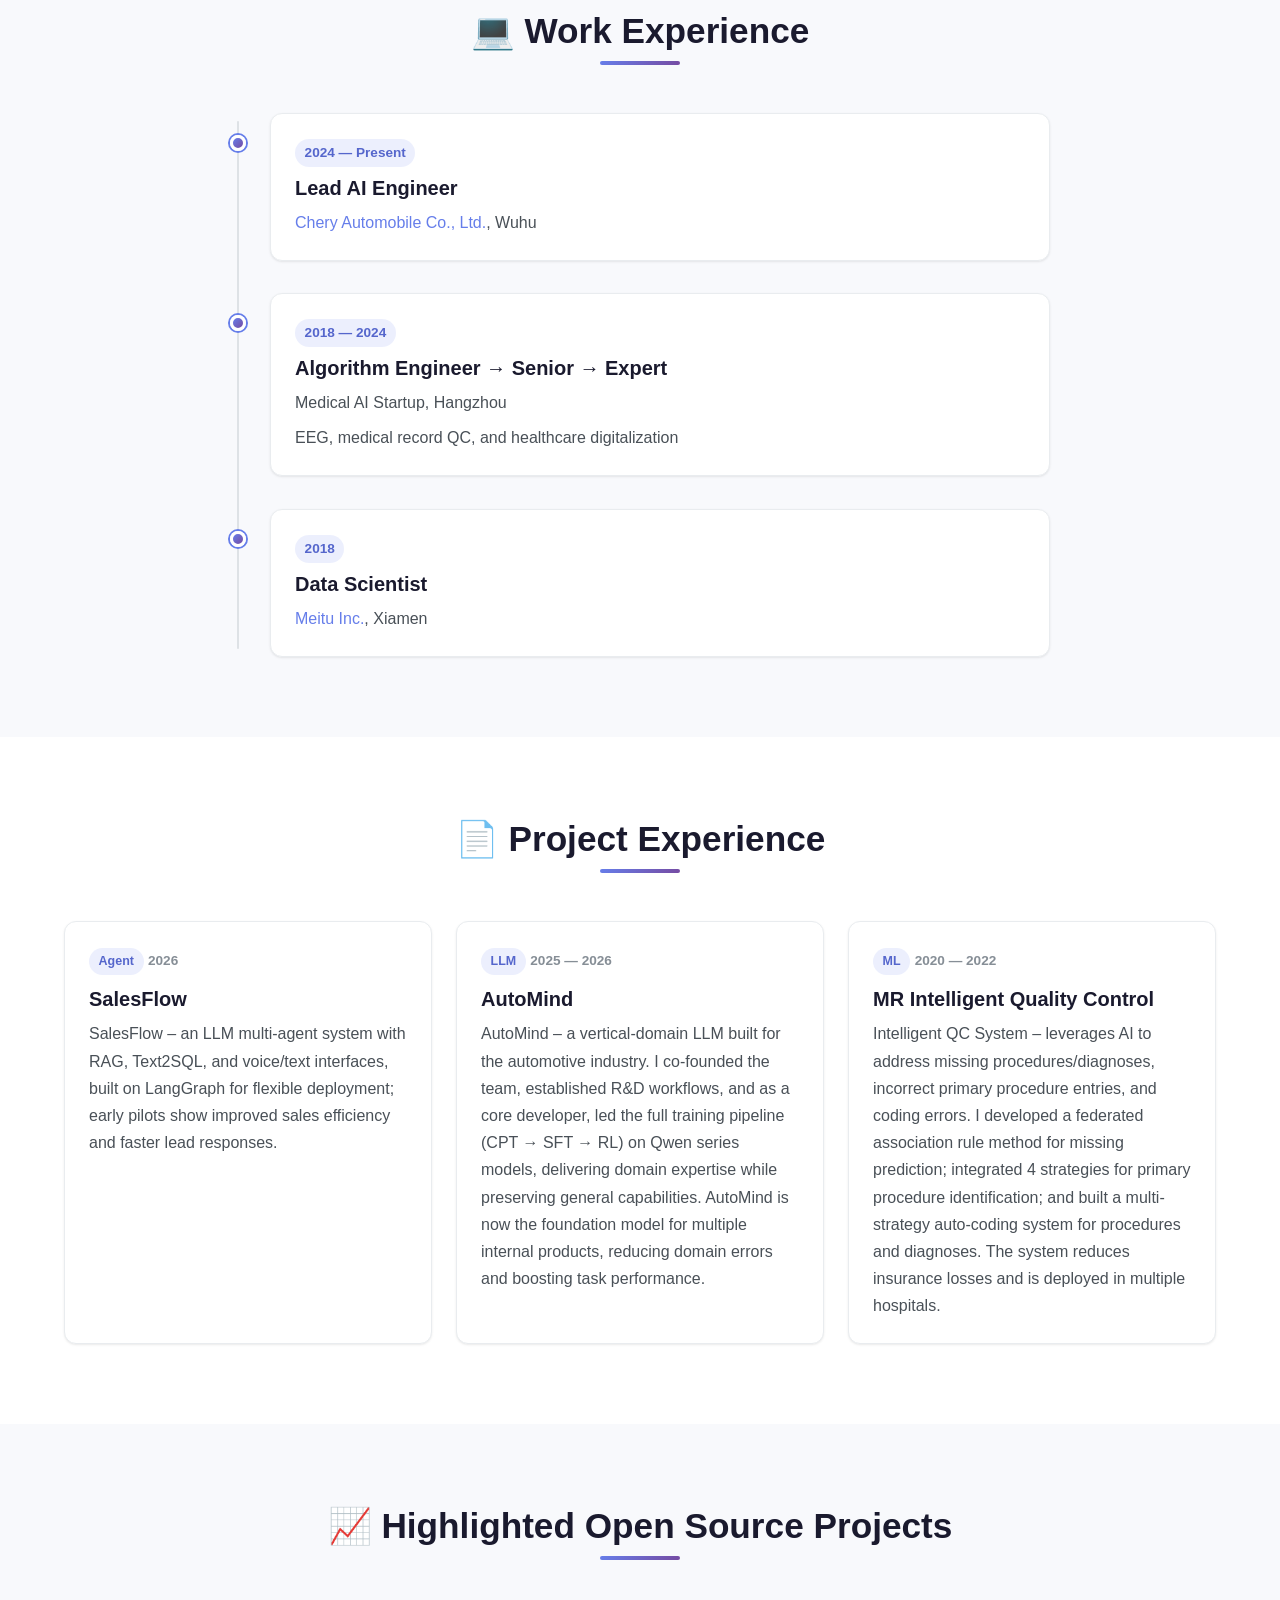
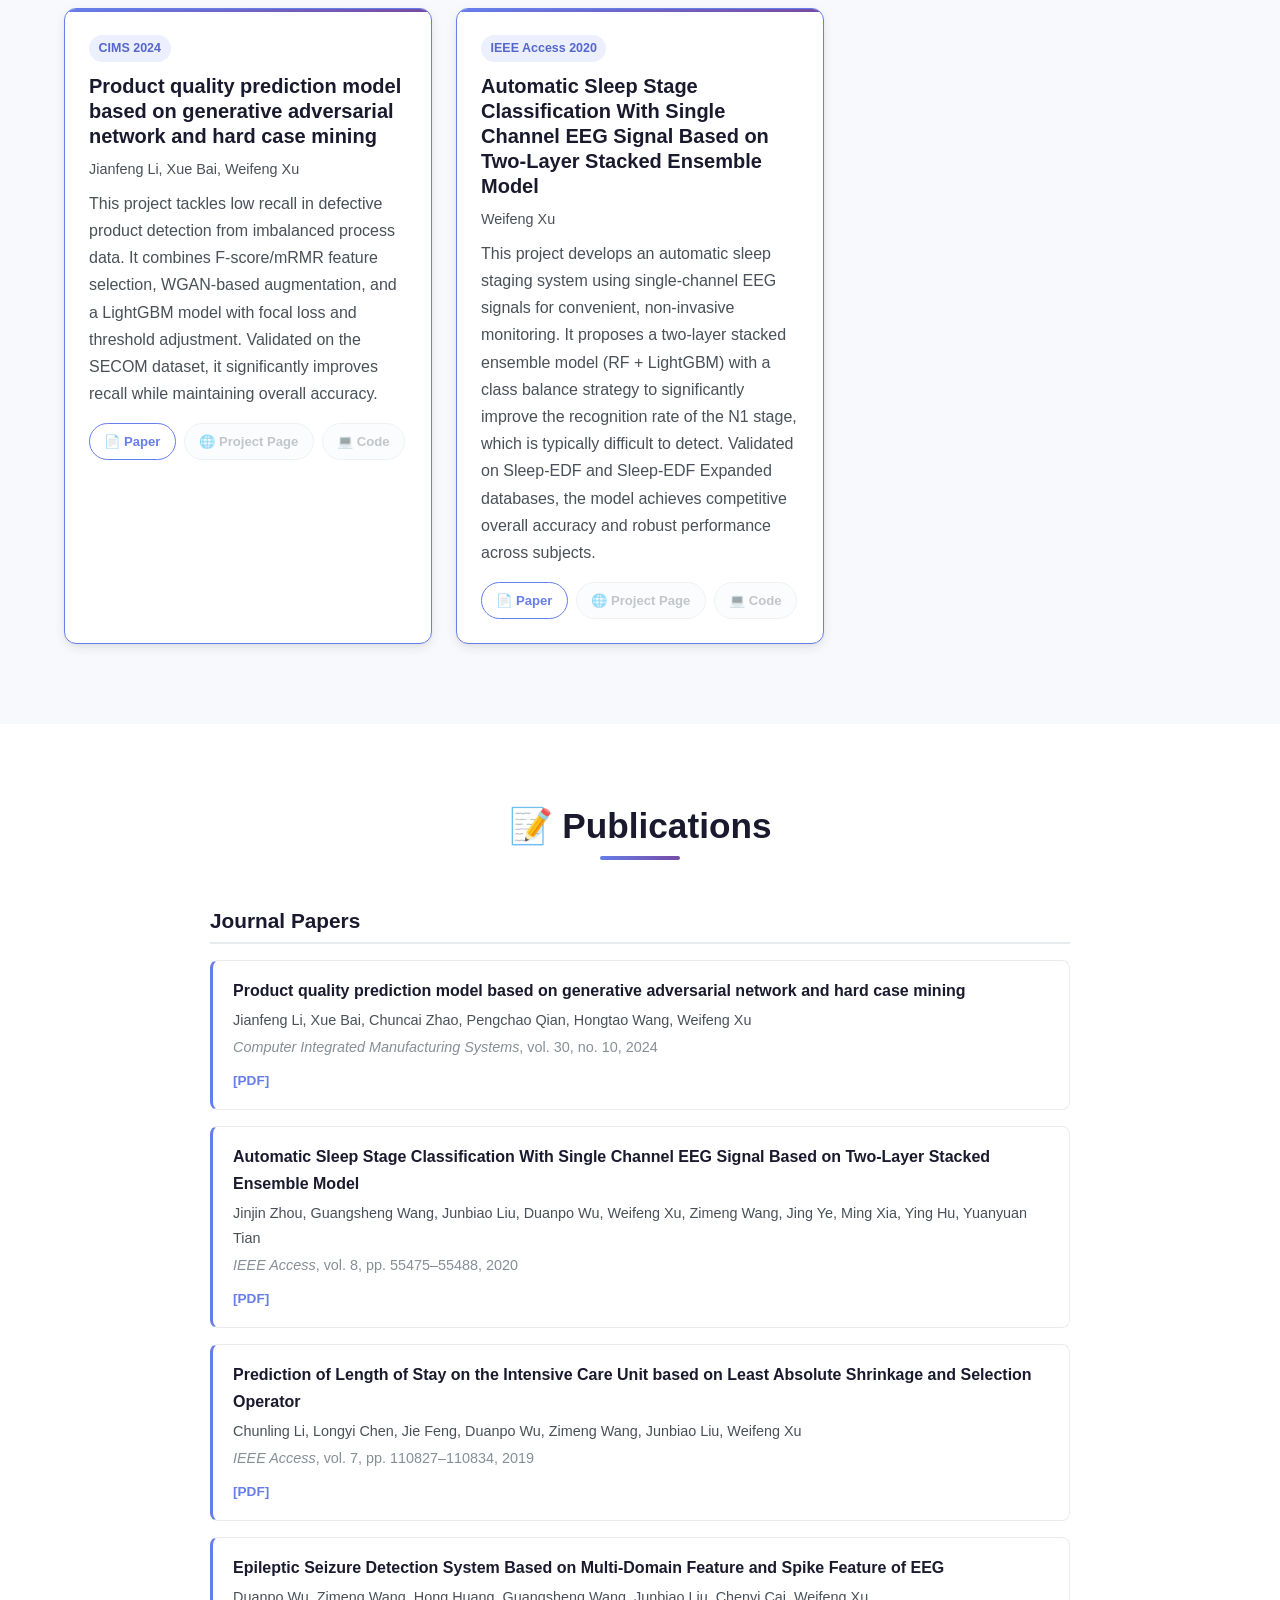
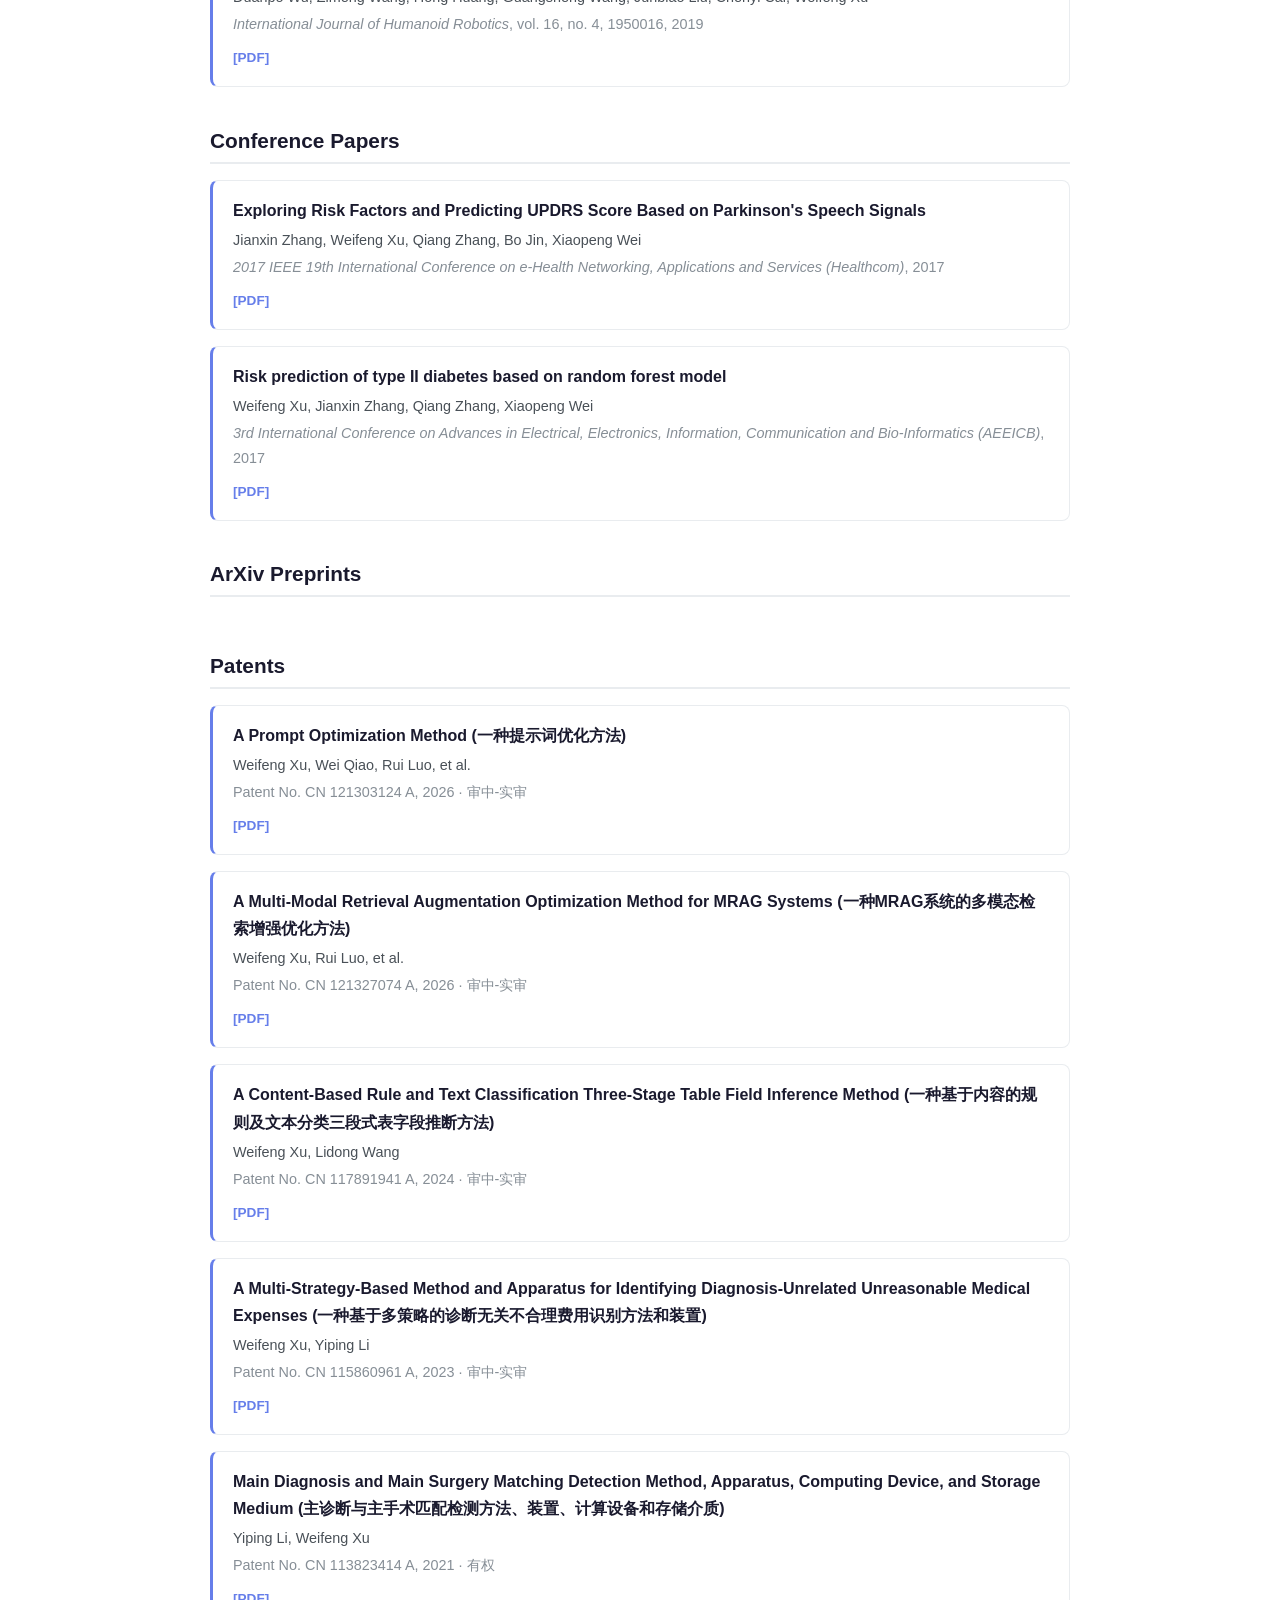
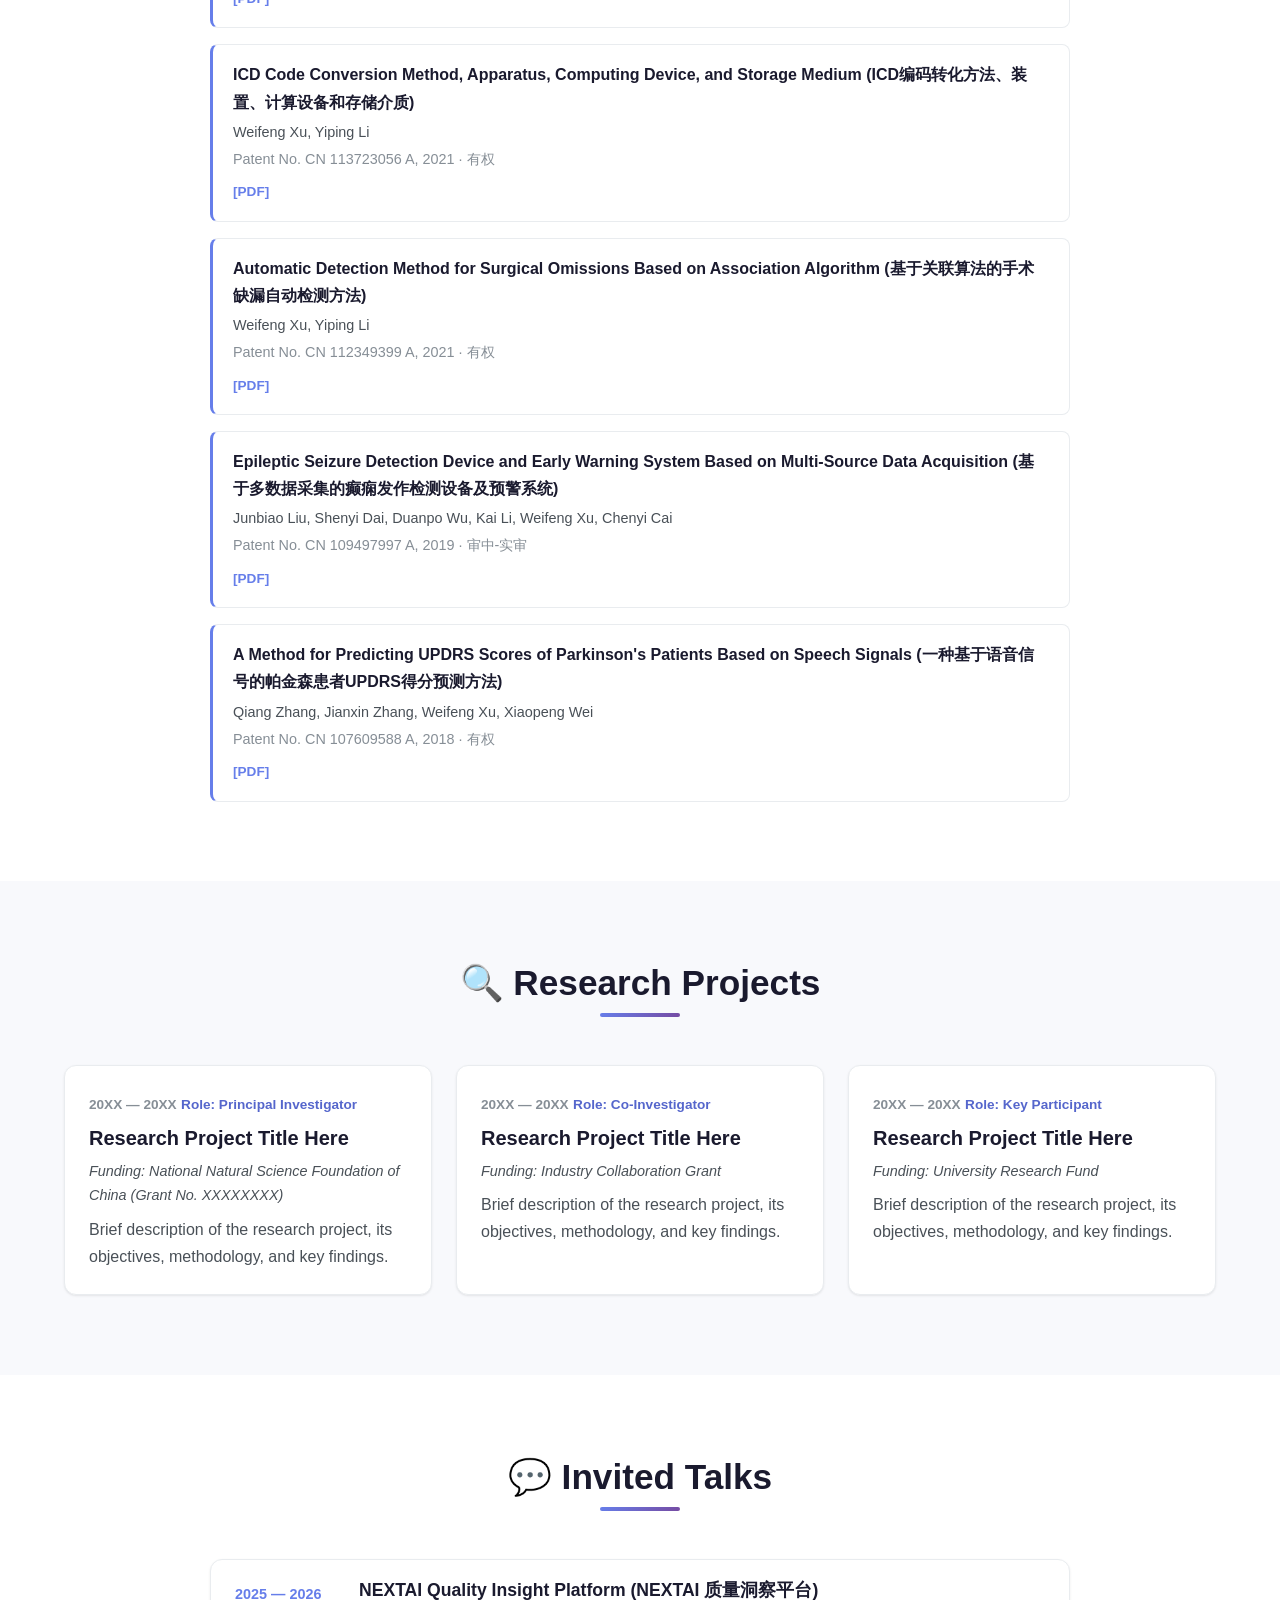
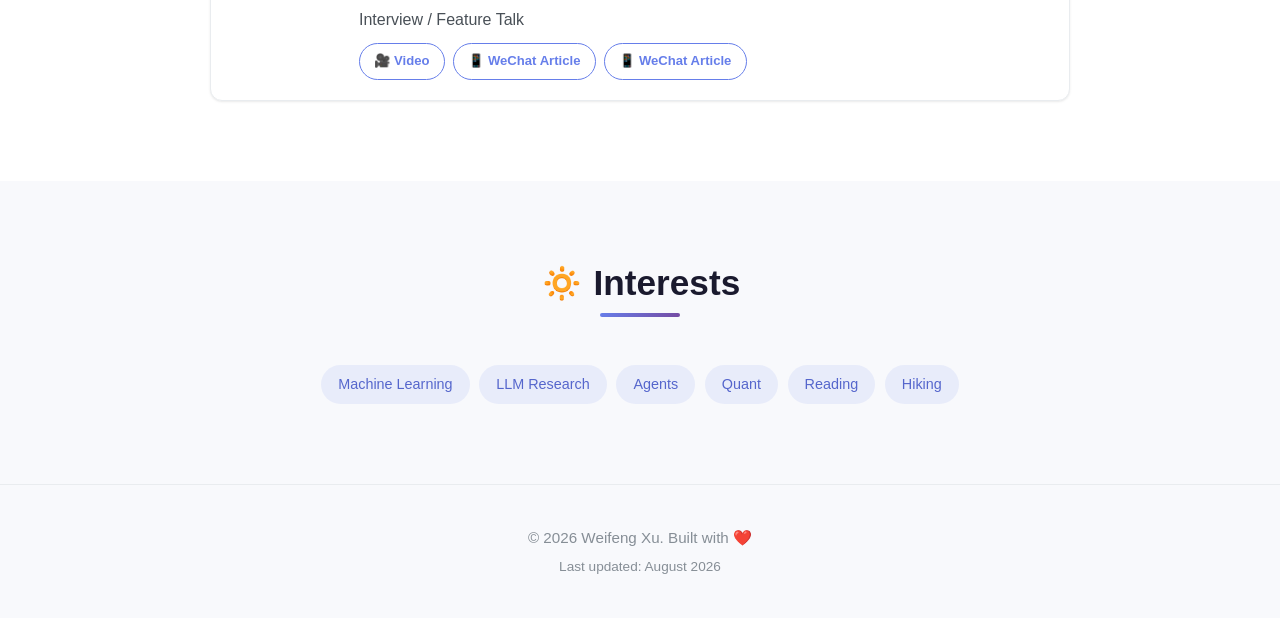
==== commit 86fe5d15: "Fix talk title format + add patent status (审中-实审/有权)" ====
--- a/index.html
+++ b/index.html
@@ -251,55 +251,55 @@
             <li class="pub-item">
               <span class="pub-title">A Prompt Optimization Method (一种提示词优化方法)</span>
               <span class="pub-authors">Weifeng Xu, Wei Qiao, Rui Luo, et al.</span>
-              <span class="pub-venue">Patent No. CN 121303124 A, 2026</span>
+              <span class="pub-venue">Patent No. CN 121303124 A, 2026 · 审中-实审</span>
               <a href="patents/patent_prompt_optimization.pdf" class="pub-link" target="_blank" rel="noopener">[PDF]</a>
             </li>
             <li class="pub-item">
               <span class="pub-title">A Multi-Modal Retrieval Augmentation Optimization Method for MRAG Systems (一种MRAG系统的多模态检索增强优化方法)</span>
               <span class="pub-authors">Weifeng Xu, Rui Luo, et al.</span>
-              <span class="pub-venue">Patent No. CN 121327074 A, 2026</span>
+              <span class="pub-venue">Patent No. CN 121327074 A, 2026 · 审中-实审</span>
               <a href="patents/patent_mrag_multimodal.pdf" class="pub-link" target="_blank" rel="noopener">[PDF]</a>
             </li>
             <li class="pub-item">
               <span class="pub-title">A Content-Based Rule and Text Classification Three-Stage Table Field Inference Method (一种基于内容的规则及文本分类三段式表字段推断方法)</span>
               <span class="pub-authors">Weifeng Xu, Lidong Wang</span>
-              <span class="pub-venue">Patent No. CN 117891941 A, 2024</span>
+              <span class="pub-venue">Patent No. CN 117891941 A, 2024 · 审中-实审</span>
               <a href="patents/patent_field_inference.pdf" class="pub-link" target="_blank" rel="noopener">[PDF]</a>
             </li>
             <li class="pub-item">
               <span class="pub-title">A Multi-Strategy-Based Method and Apparatus for Identifying Diagnosis-Unrelated Unreasonable Medical Expenses (一种基于多策略的诊断无关不合理费用识别方法和装置)</span>
               <span class="pub-authors">Weifeng Xu, Yiping Li</span>
-              <span class="pub-venue">Patent No. CN 115860961 A, 2023</span>
+              <span class="pub-venue">Patent No. CN 115860961 A, 2023 · 审中-实审</span>
               <a href="patents/patent_unreasonable_expenses.pdf" class="pub-link" target="_blank" rel="noopener">[PDF]</a>
             </li>
             <li class="pub-item">
               <span class="pub-title">Main Diagnosis and Main Surgery Matching Detection Method, Apparatus, Computing Device, and Storage Medium (主诊断与主手术匹配检测方法、装置、计算设备和存储介质)</span>
               <span class="pub-authors">Yiping Li, Weifeng Xu</span>
-              <span class="pub-venue">Patent No. CN 113823414 A, 2021</span>
+              <span class="pub-venue">Patent No. CN 113823414 A, 2021 · 有权</span>
               <a href="patents/patent_diagnosis_surgery_matching.pdf" class="pub-link" target="_blank" rel="noopener">[PDF]</a>
             </li>
             <li class="pub-item">
               <span class="pub-title">ICD Code Conversion Method, Apparatus, Computing Device, and Storage Medium (ICD编码转化方法、装置、计算设备和存储介质)</span>
               <span class="pub-authors">Weifeng Xu, Yiping Li</span>
-              <span class="pub-venue">Patent No. CN 113723056 A, 2021</span>
+              <span class="pub-venue">Patent No. CN 113723056 A, 2021 · 有权</span>
               <a href="patents/patent_icd_conversion.pdf" class="pub-link" target="_blank" rel="noopener">[PDF]</a>
             </li>
             <li class="pub-item">
               <span class="pub-title">Automatic Detection Method for Surgical Omissions Based on Association Algorithm (基于关联算法的手术缺漏自动检测方法)</span>
               <span class="pub-authors">Weifeng Xu, Yiping Li</span>
-              <span class="pub-venue">Patent No. CN 112349399 A, 2021</span>
+              <span class="pub-venue">Patent No. CN 112349399 A, 2021 · 有权</span>
               <a href="patents/patent_surgery_omission.pdf" class="pub-link" target="_blank" rel="noopener">[PDF]</a>
             </li>
             <li class="pub-item">
               <span class="pub-title">Epileptic Seizure Detection Device and Early Warning System Based on Multi-Source Data Acquisition (基于多数据采集的癫痫发作检测设备及预警系统)</span>
               <span class="pub-authors">Junbiao Liu, Shenyi Dai, Duanpo Wu, Kai Li, Weifeng Xu, Chenyi Cai</span>
-              <span class="pub-venue">Patent No. CN 109497997 A, 2019</span>
+              <span class="pub-venue">Patent No. CN 109497997 A, 2019 · 审中-实审</span>
               <a href="patents/patent_epilepsy_detection.pdf" class="pub-link" target="_blank" rel="noopener">[PDF]</a>
             </li>
             <li class="pub-item">
               <span class="pub-title">A Method for Predicting UPDRS Scores of Parkinson's Patients Based on Speech Signals (一种基于语音信号的帕金森患者UPDRS得分预测方法)</span>
               <span class="pub-authors">Qiang Zhang, Jianxin Zhang, Weifeng Xu, Xiaopeng Wei</span>
-              <span class="pub-venue">Patent No. CN 107609588 A, 2018</span>
+              <span class="pub-venue">Patent No. CN 107609588 A, 2018 · 有权</span>
               <a href="patents/patent_updrs_prediction.pdf" class="pub-link" target="_blank" rel="noopener">[PDF]</a>
             </li>
           </ul>
@@ -346,7 +346,7 @@
           <div class="talk-item reveal">
             <span class="talk-date">2025 — 2026</span>
             <div class="talk-info">
-              <h3>NEXTAI 质量洞察平台 (NEXTAI Quality Insight Platform)</h3>
+              <h3>NEXTAI Quality Insight Platform (NEXTAI 质量洞察平台)</h3>
               <p>Interview / Feature Talk</p>
               <div class="talk-links">
                 <a href="videos/nextai_quality_insight.mp4" class="btn btn-sm" target="_blank" rel="noopener">🎥 Video</a>
@@ -366,13 +366,12 @@
         <div class="tag-cloud reveal">
           <!-- TODO: Replace with your interests. Add or remove <span class="tag"> elements. -->
           <span class="tag">Machine Learning</span>
-          <span class="tag">Computer Vision</span>
-          <span class="tag">Deep Learning</span>
-          <span class="tag">Open Source</span>
+          <span class="tag">LLM Research</span>
+          <span class="tag">Agents</span>
+          <span class="tag">Quant</span>
           <span class="tag">Reading</span>
-          <span class="tag">Photography</span>
           <span class="tag">Hiking</span>
-          <span class="tag">Coffee</span>
+
         </div>
       </div>
     </section>
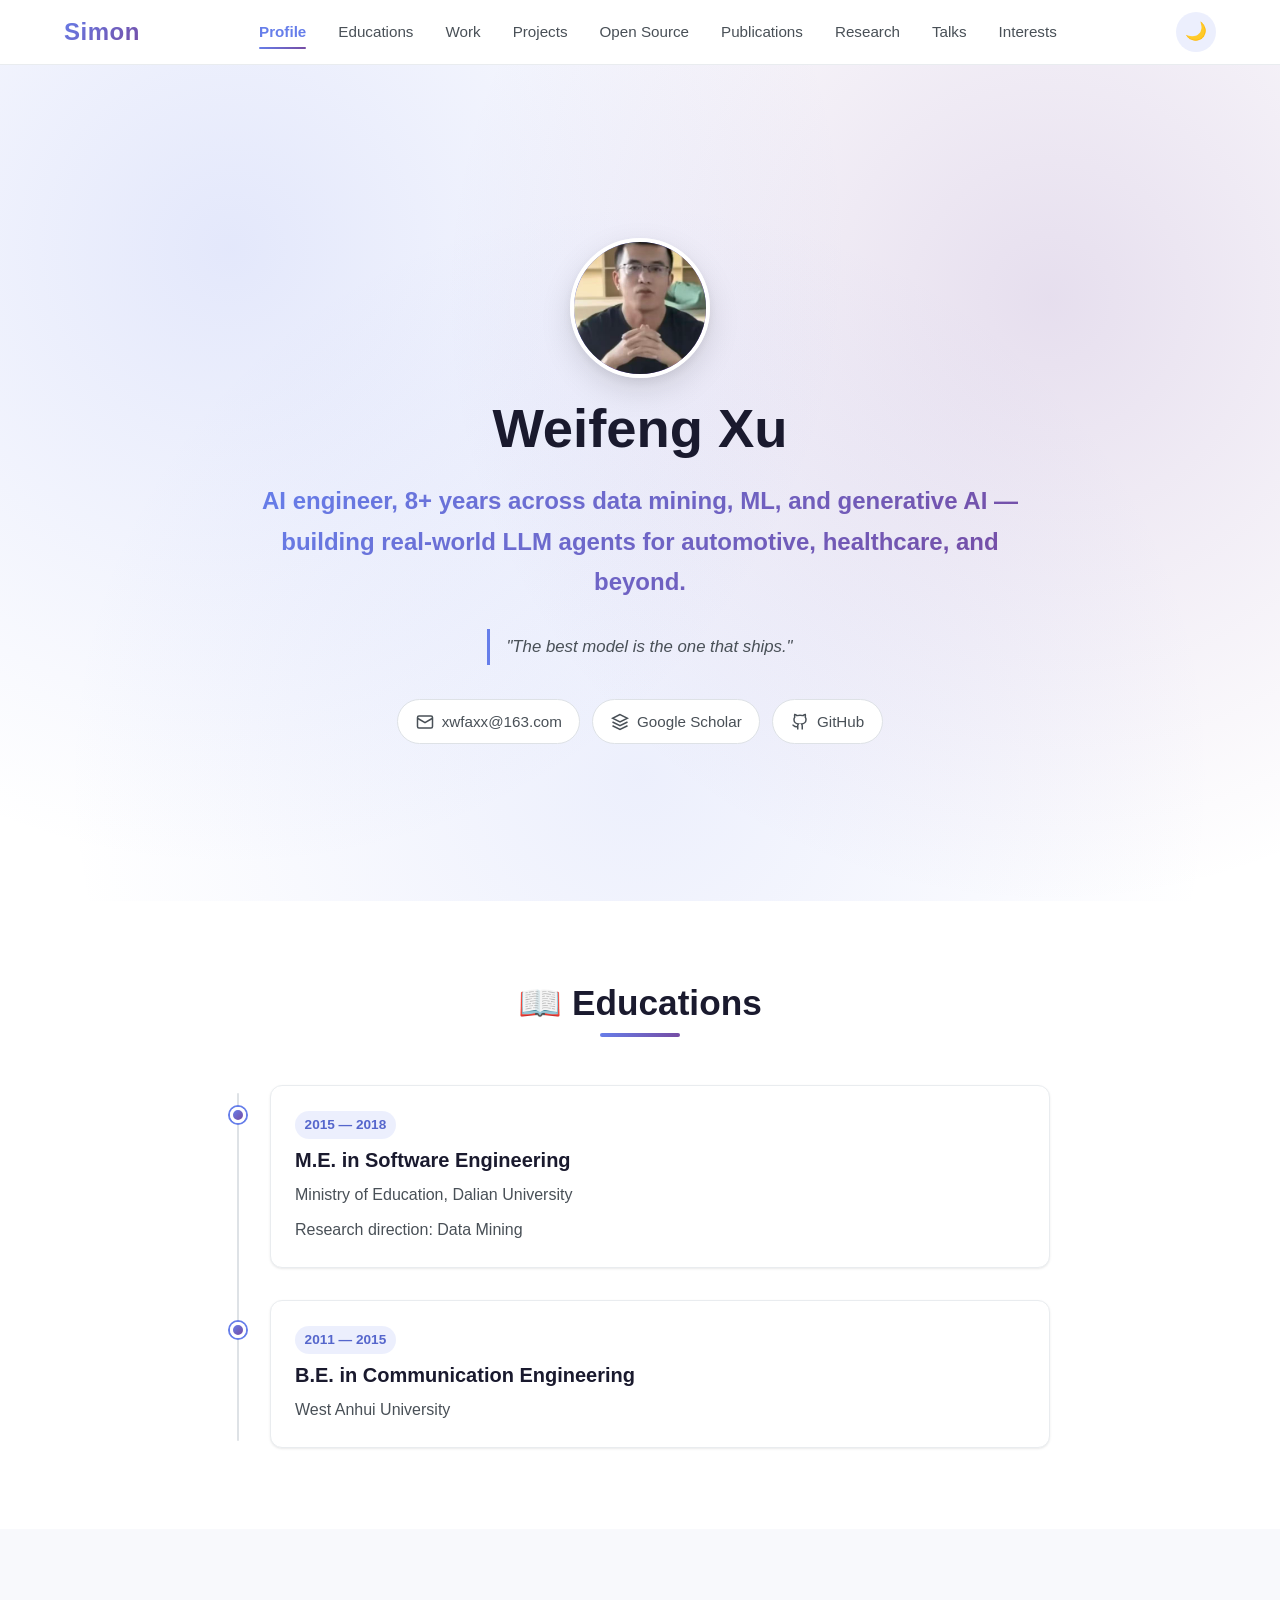
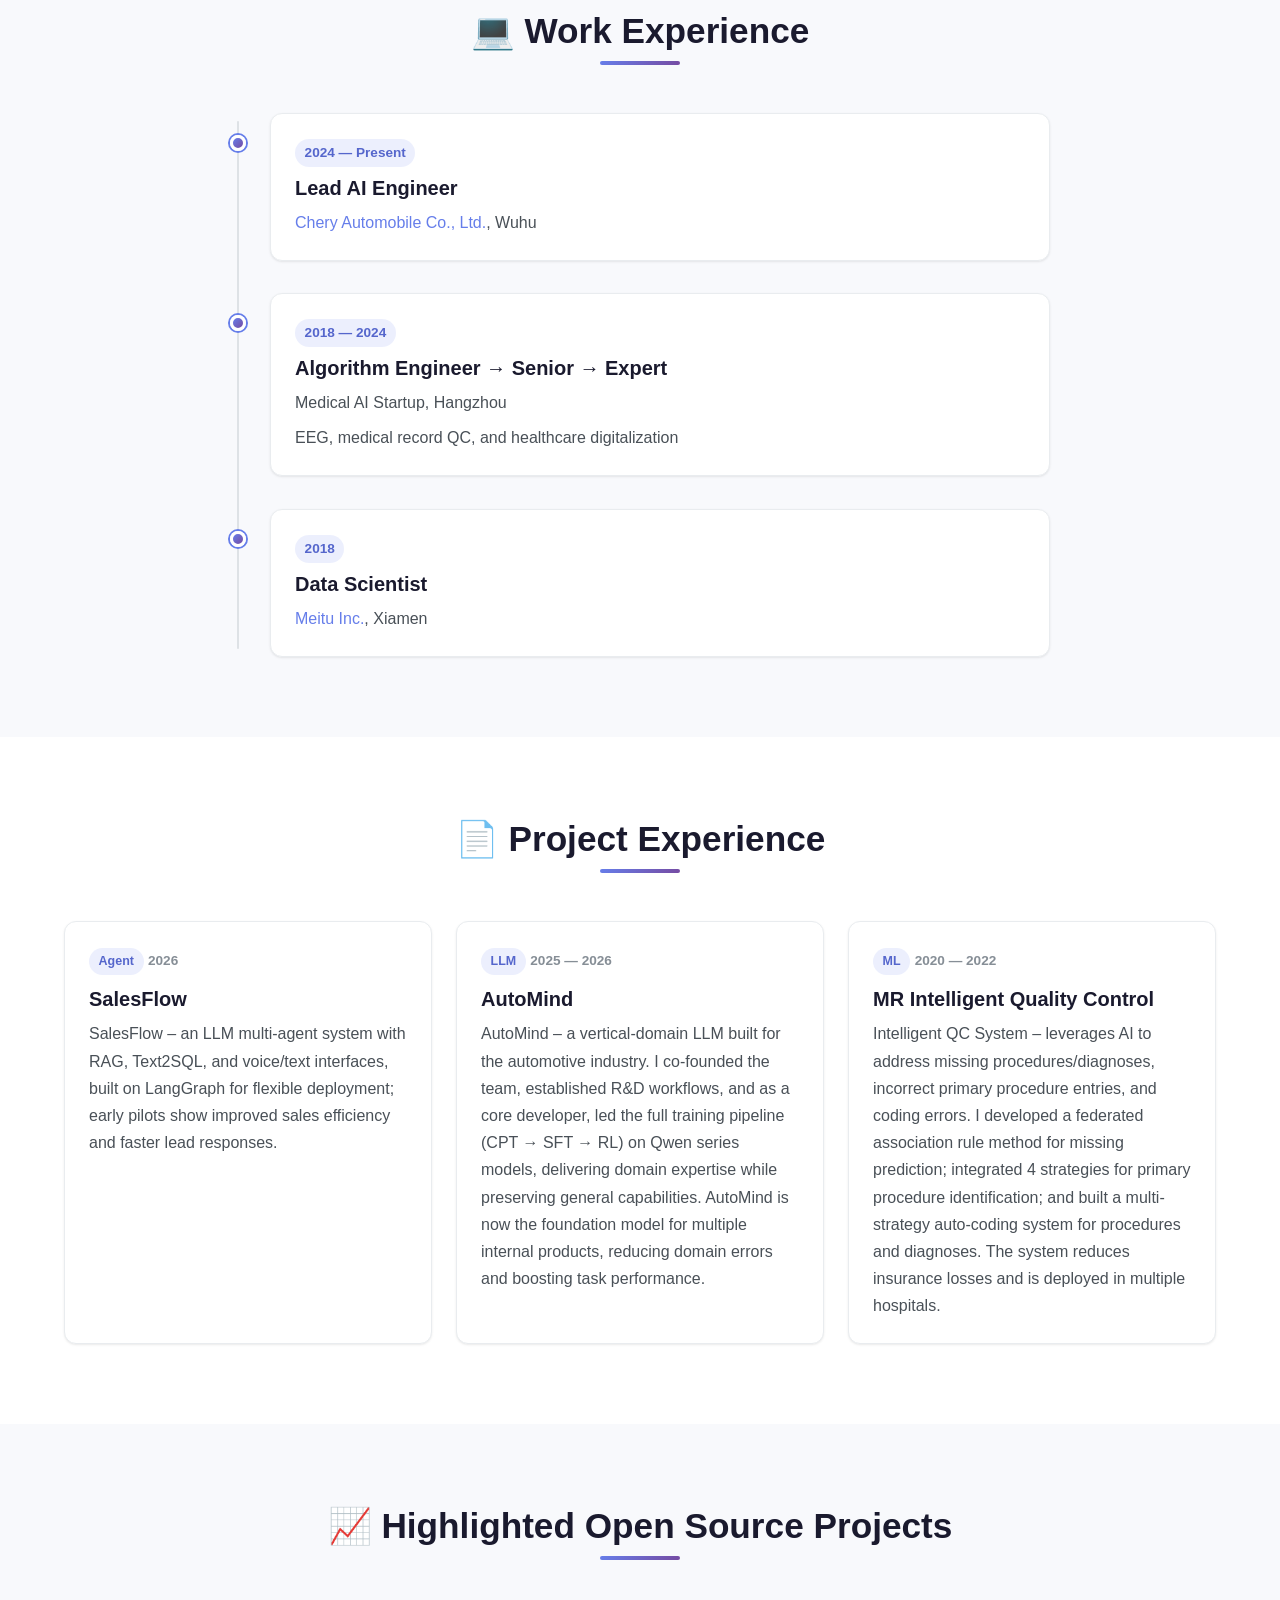
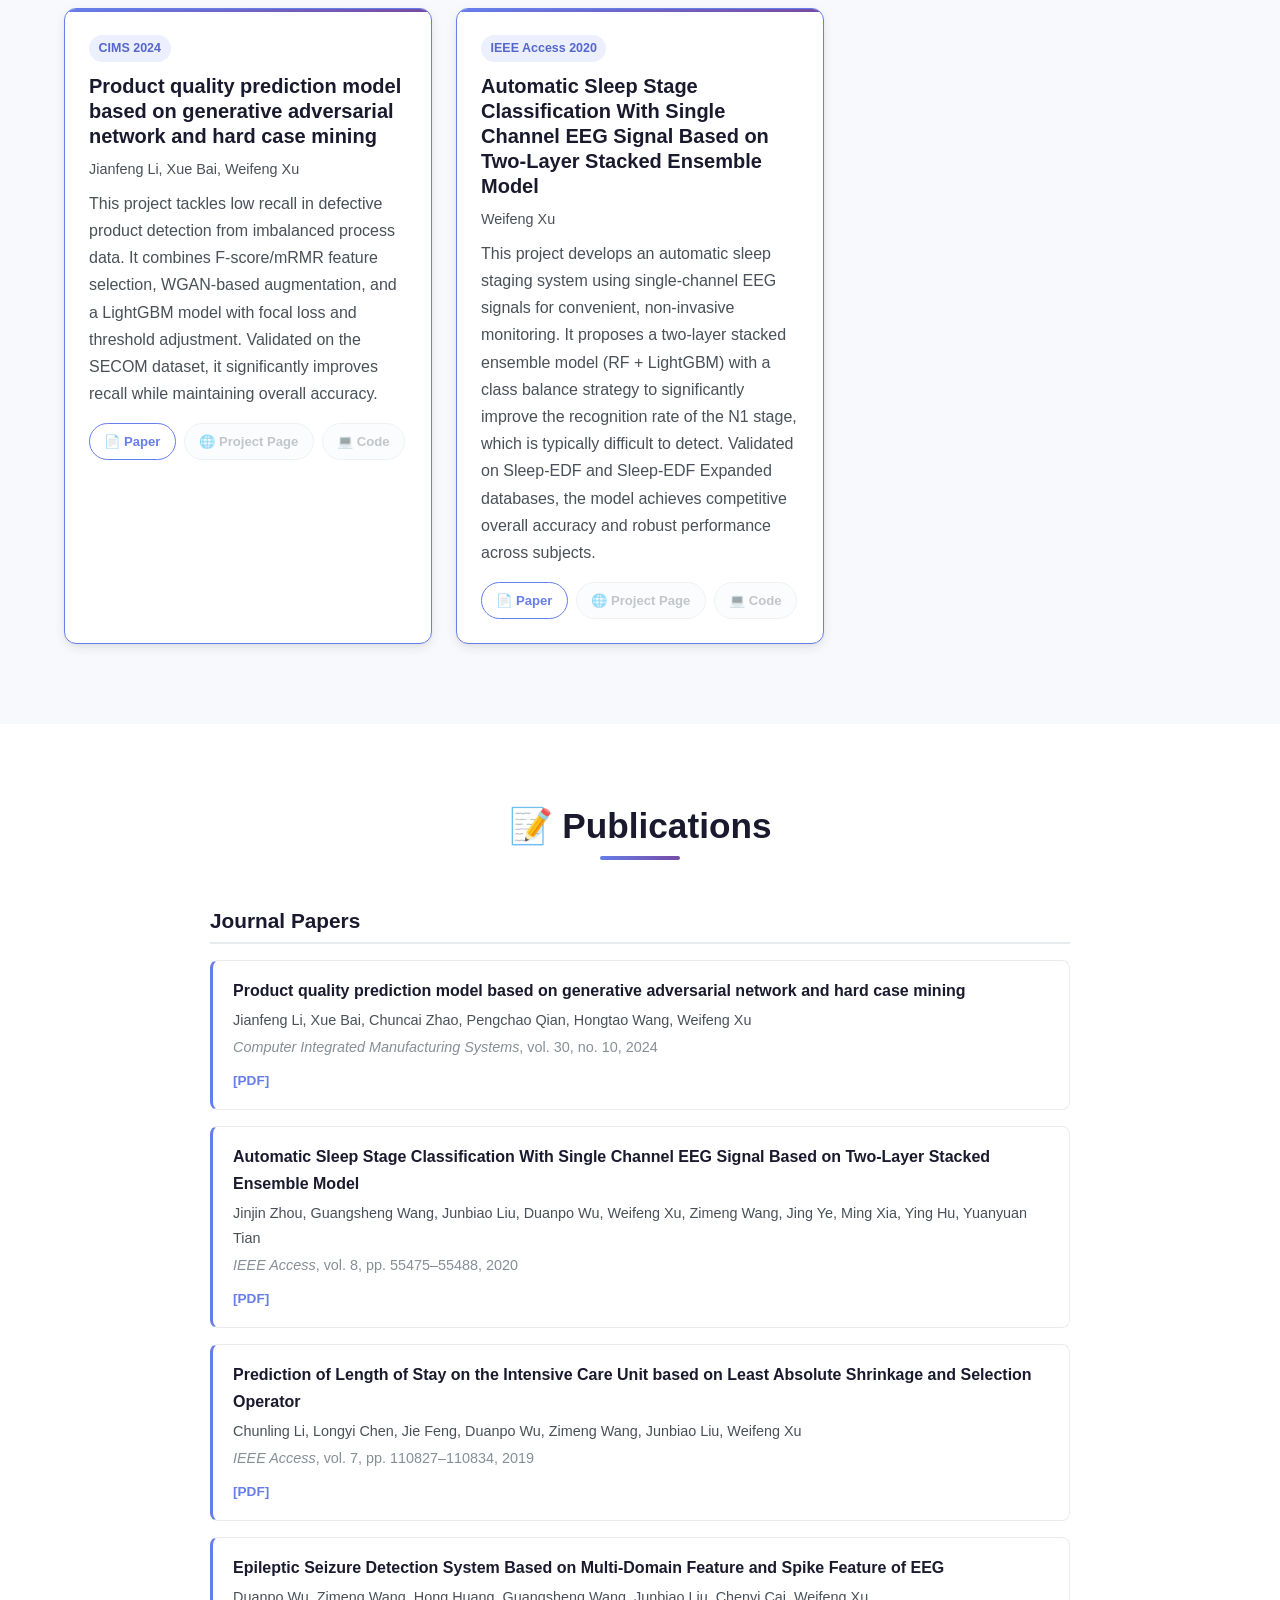
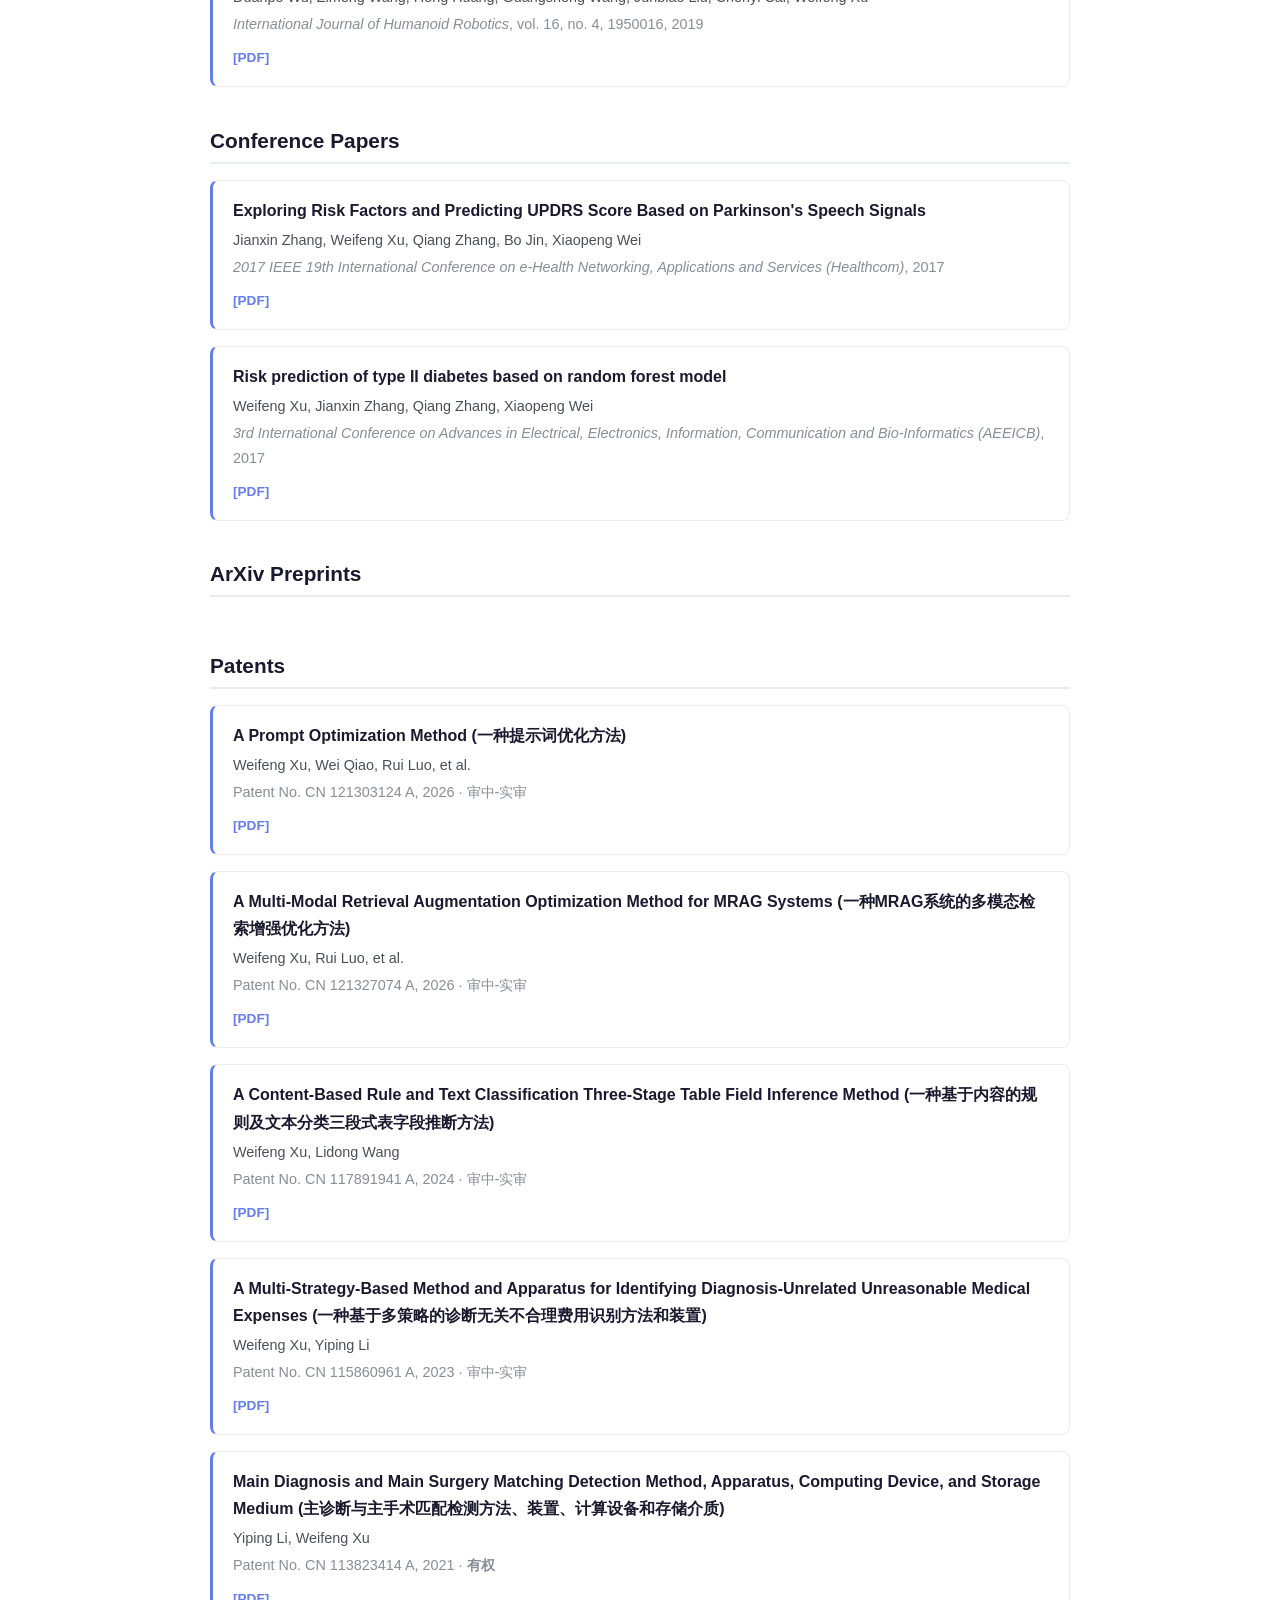
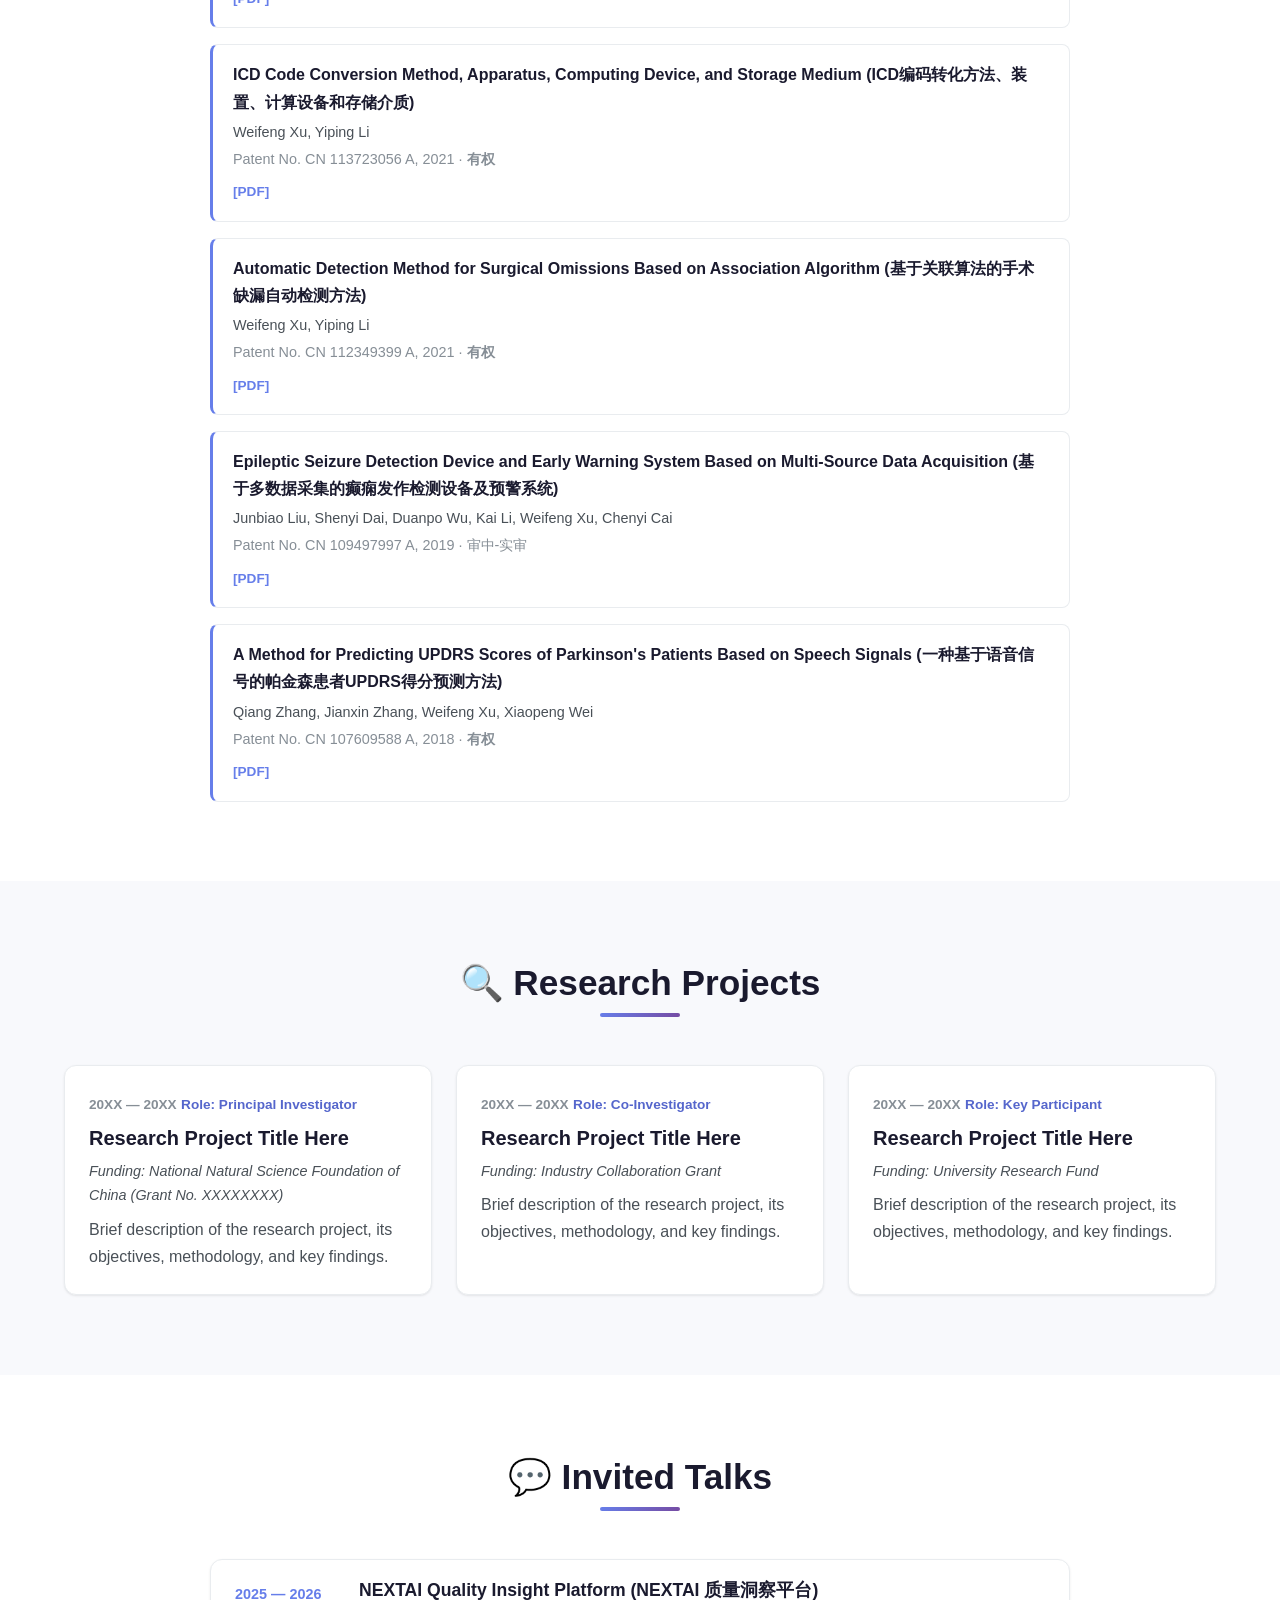
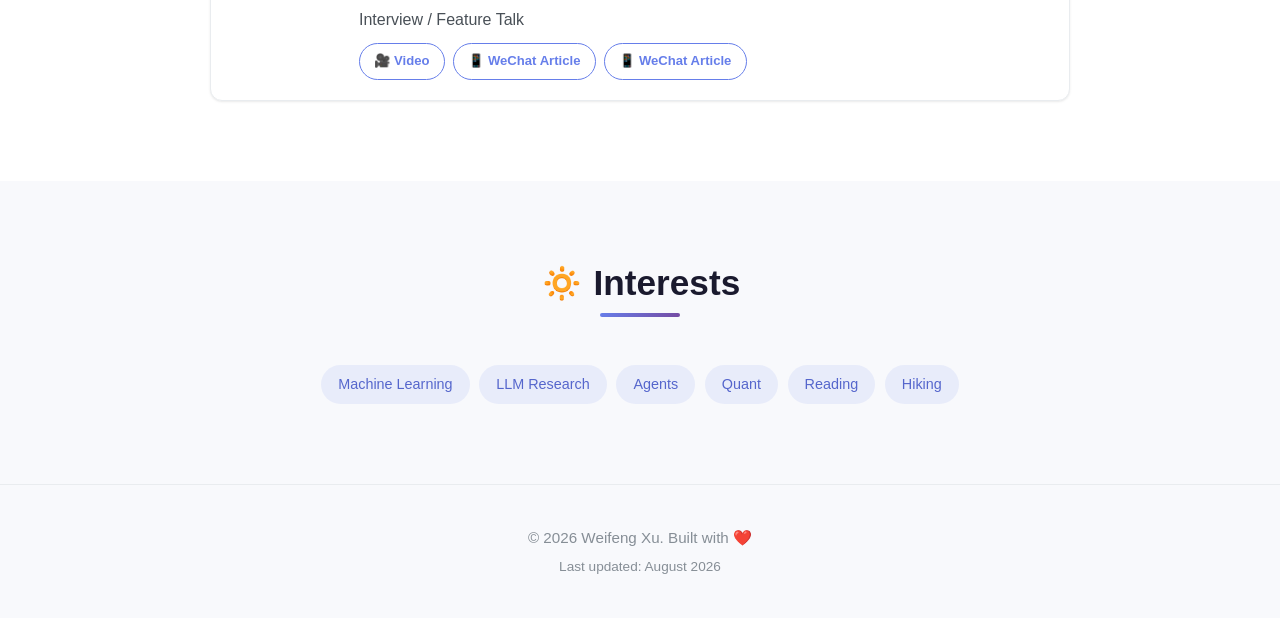
==== commit 60c26019: "Bold 有权 patent status" ====
--- a/index.html
+++ b/index.html
@@ -275,19 +275,19 @@
             <li class="pub-item">
               <span class="pub-title">Main Diagnosis and Main Surgery Matching Detection Method, Apparatus, Computing Device, and Storage Medium (主诊断与主手术匹配检测方法、装置、计算设备和存储介质)</span>
               <span class="pub-authors">Yiping Li, Weifeng Xu</span>
-              <span class="pub-venue">Patent No. CN 113823414 A, 2021 · 有权</span>
+              <span class="pub-venue">Patent No. CN 113823414 A, 2021 · <strong>有权</strong></span>
               <a href="patents/patent_diagnosis_surgery_matching.pdf" class="pub-link" target="_blank" rel="noopener">[PDF]</a>
             </li>
             <li class="pub-item">
               <span class="pub-title">ICD Code Conversion Method, Apparatus, Computing Device, and Storage Medium (ICD编码转化方法、装置、计算设备和存储介质)</span>
               <span class="pub-authors">Weifeng Xu, Yiping Li</span>
-              <span class="pub-venue">Patent No. CN 113723056 A, 2021 · 有权</span>
+              <span class="pub-venue">Patent No. CN 113723056 A, 2021 · <strong>有权</strong></span>
               <a href="patents/patent_icd_conversion.pdf" class="pub-link" target="_blank" rel="noopener">[PDF]</a>
             </li>
             <li class="pub-item">
               <span class="pub-title">Automatic Detection Method for Surgical Omissions Based on Association Algorithm (基于关联算法的手术缺漏自动检测方法)</span>
               <span class="pub-authors">Weifeng Xu, Yiping Li</span>
-              <span class="pub-venue">Patent No. CN 112349399 A, 2021 · 有权</span>
+              <span class="pub-venue">Patent No. CN 112349399 A, 2021 · <strong>有权</strong></span>
               <a href="patents/patent_surgery_omission.pdf" class="pub-link" target="_blank" rel="noopener">[PDF]</a>
             </li>
             <li class="pub-item">
@@ -299,7 +299,7 @@
             <li class="pub-item">
               <span class="pub-title">A Method for Predicting UPDRS Scores of Parkinson's Patients Based on Speech Signals (一种基于语音信号的帕金森患者UPDRS得分预测方法)</span>
               <span class="pub-authors">Qiang Zhang, Jianxin Zhang, Weifeng Xu, Xiaopeng Wei</span>
-              <span class="pub-venue">Patent No. CN 107609588 A, 2018 · 有权</span>
+              <span class="pub-venue">Patent No. CN 107609588 A, 2018 · <strong>有权</strong></span>
               <a href="patents/patent_updrs_prediction.pdf" class="pub-link" target="_blank" rel="noopener">[PDF]</a>
             </li>
           </ul>
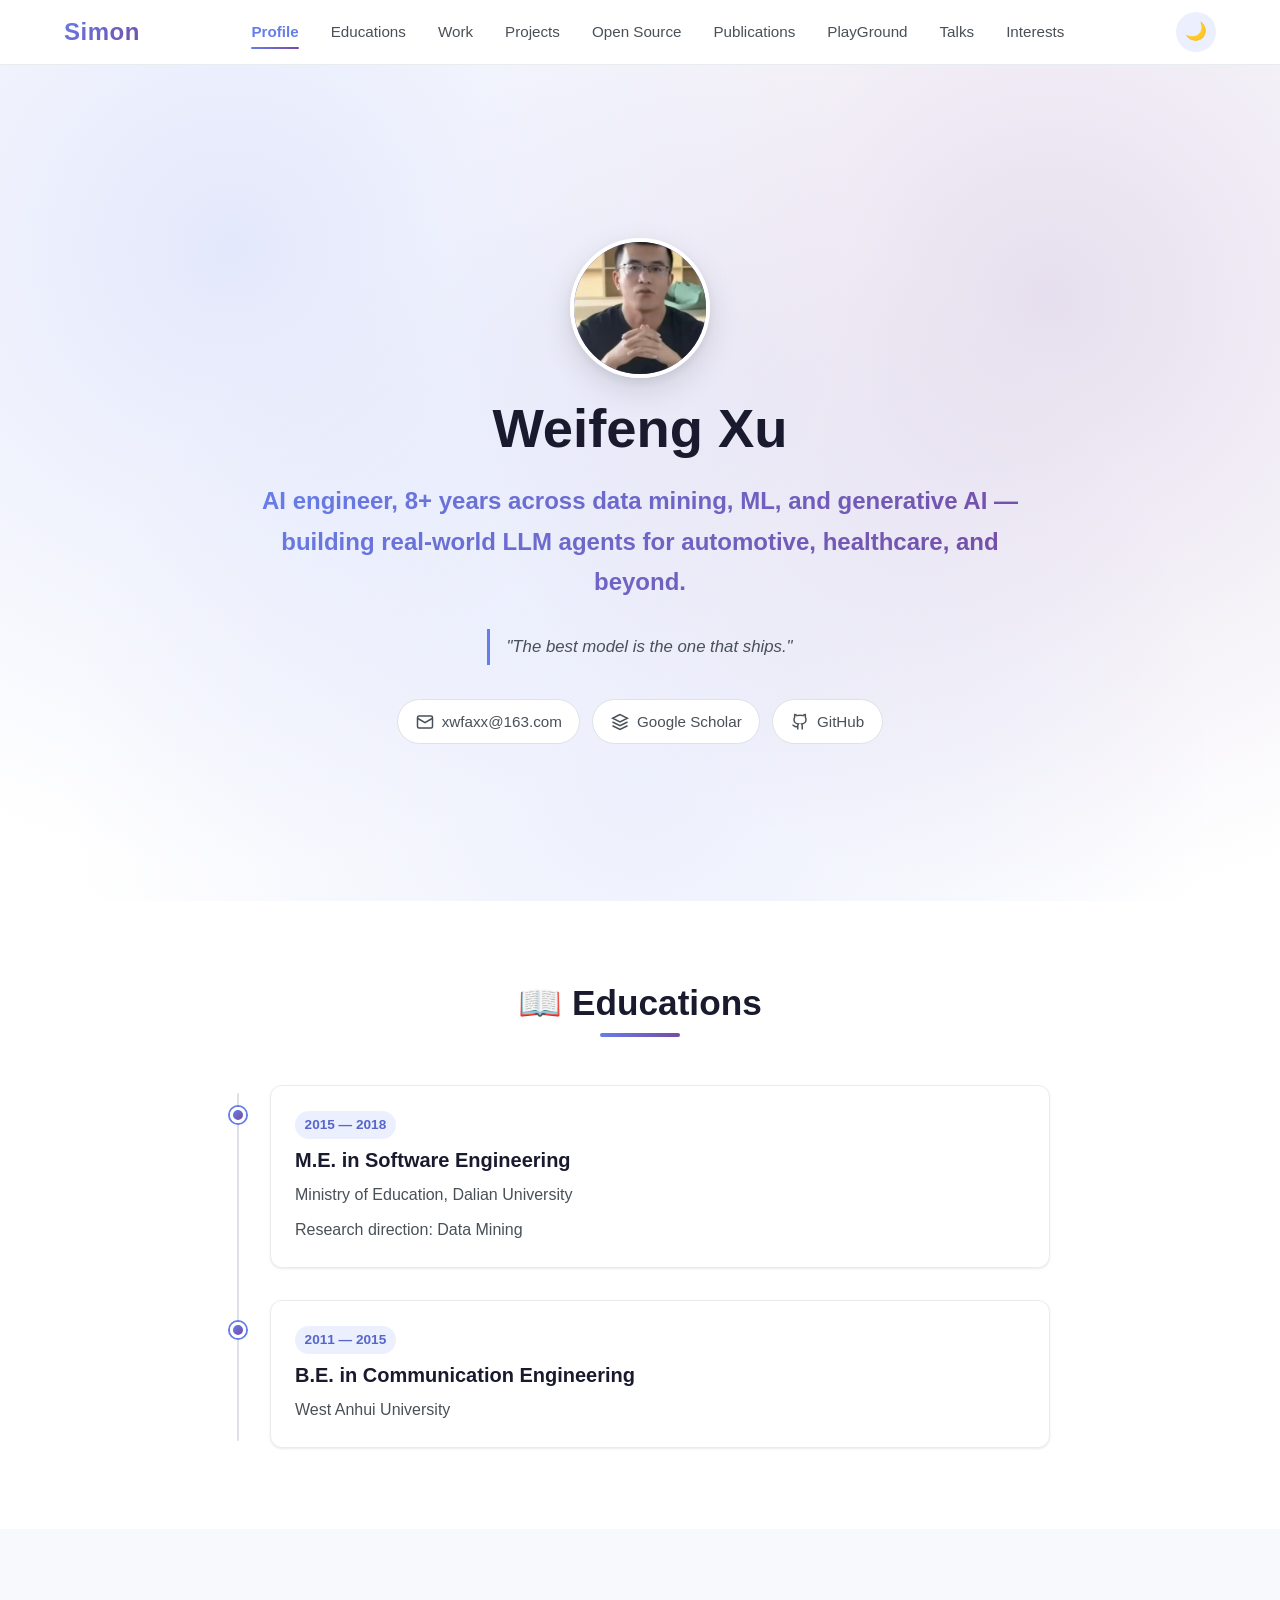
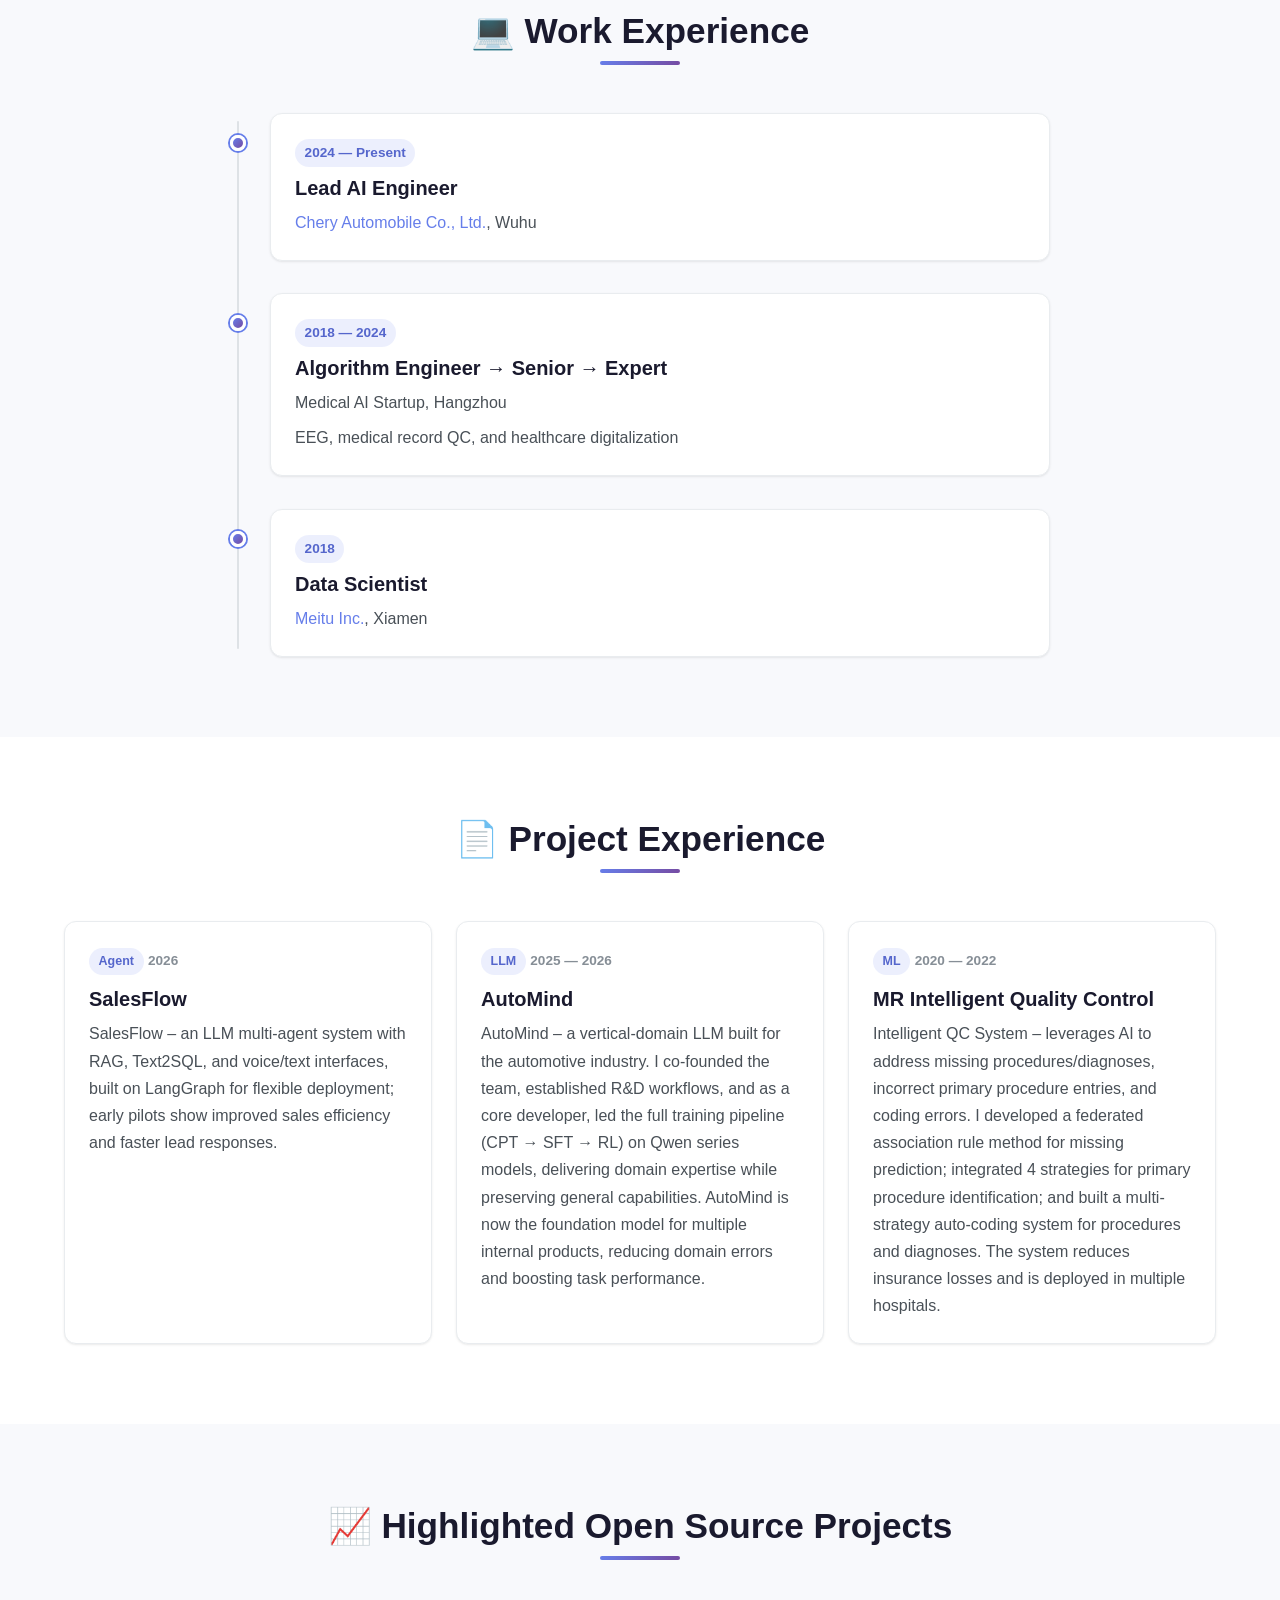
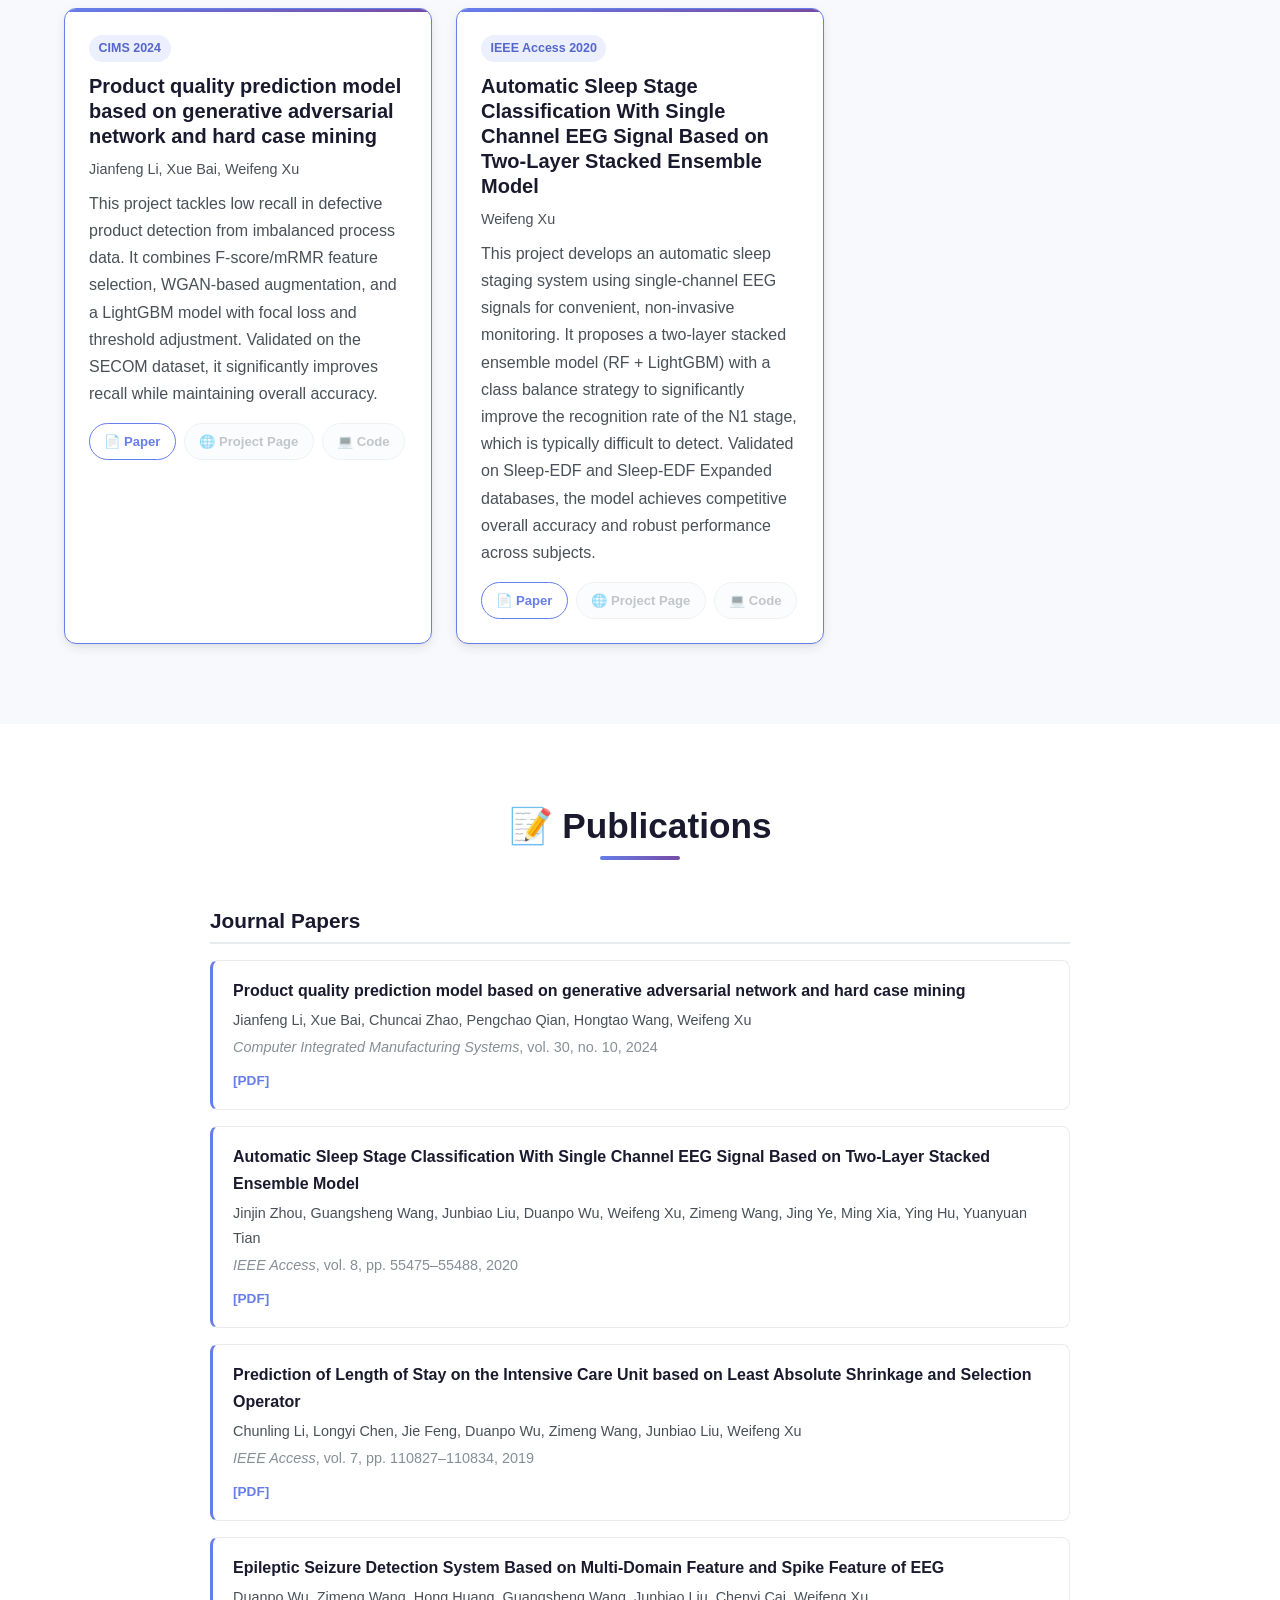
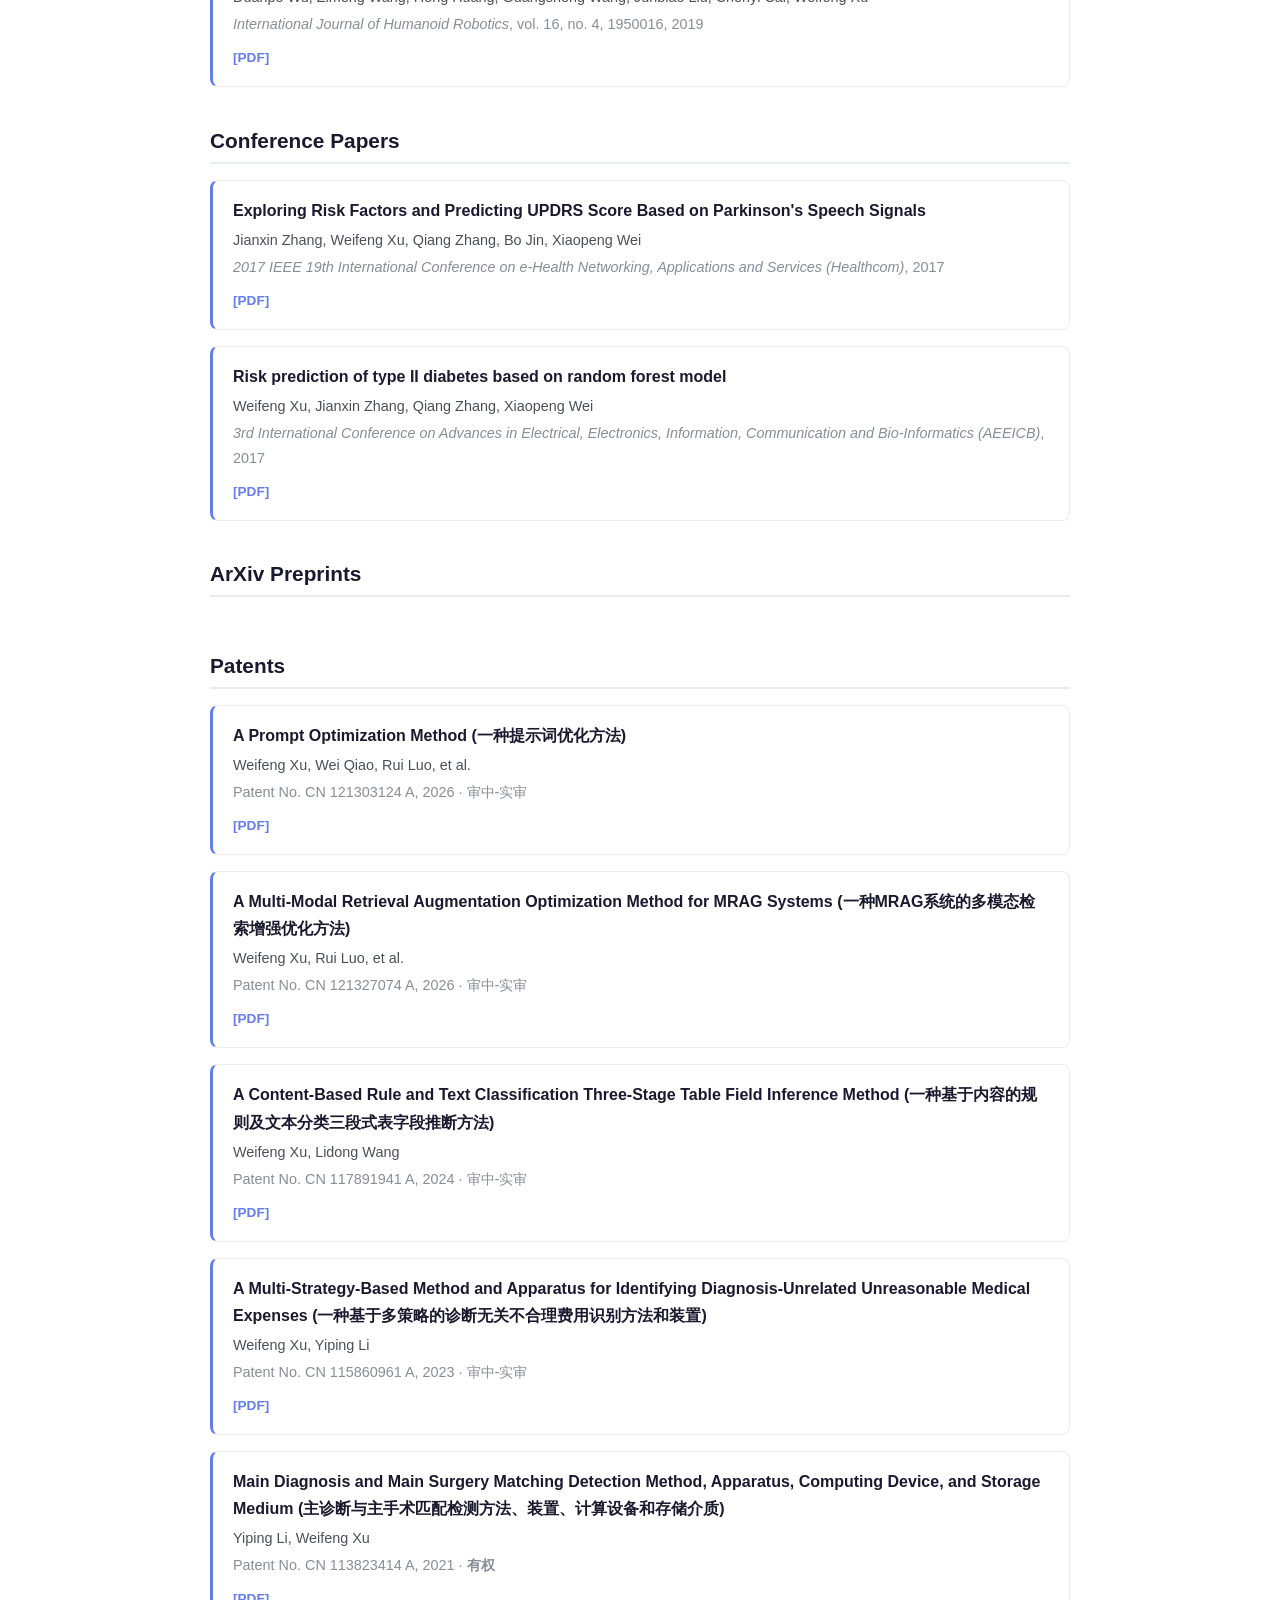
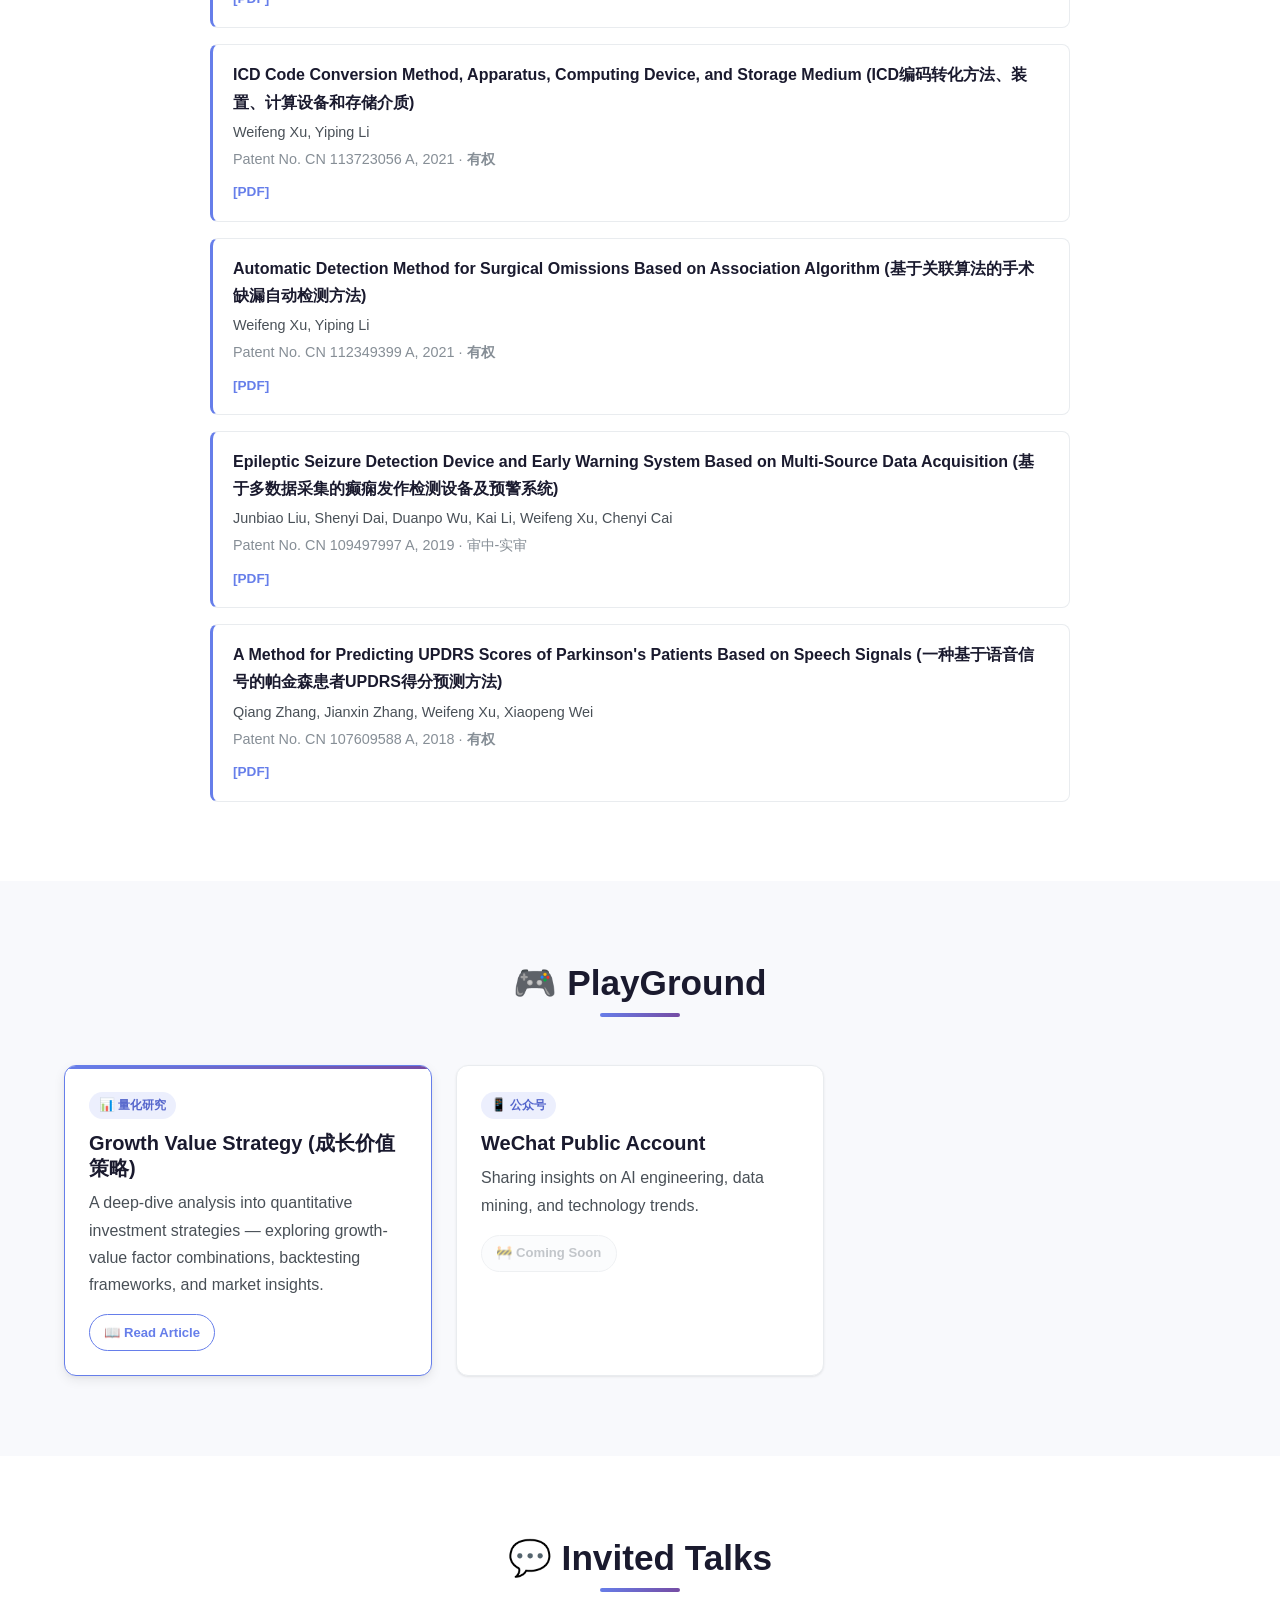
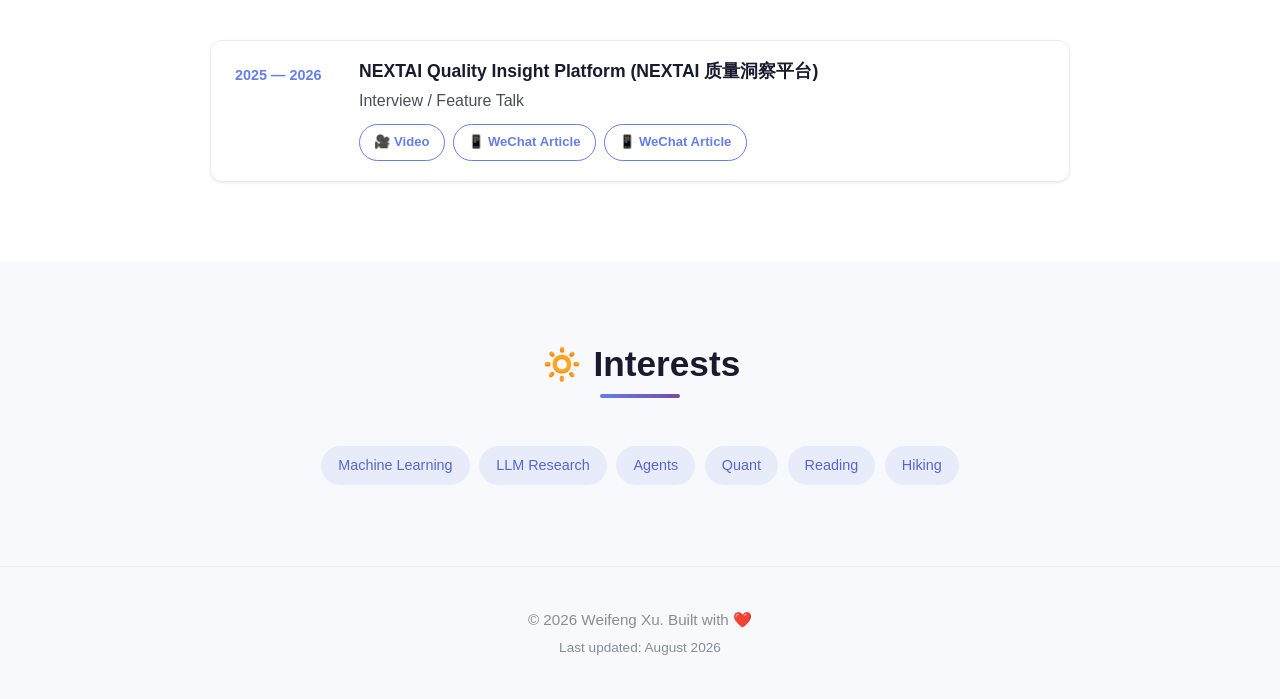
==== commit 51d9dfc4: "Rename Research Projects → PlayGround + update README - Navbar: Research → PlayGround - Section: rep" ====
--- a/index.html
+++ b/index.html
@@ -20,7 +20,7 @@
         <li><a href="#projects" class="nav-link">Projects</a></li>
         <li><a href="#opensource" class="nav-link">Open Source</a></li>
         <li><a href="#publications" class="nav-link">Publications</a></li>
-        <li><a href="#research" class="nav-link">Research</a></li>
+        <li><a href="#playground" class="nav-link">PlayGround</a></li>
         <li><a href="#talks" class="nav-link">Talks</a></li>
         <li><a href="#interests" class="nav-link">Interests</a></li>
       </ul>
@@ -307,32 +307,26 @@
       </div>
     </section>
 
-    <!-- ==================== RESEARCH PROJECTS ==================== -->
-    <section id="research" class="section section-alt">
-      <div class="container">
-        <h2 class="section-title">🔍 Research Projects</h2>
+    <!-- ==================== PLAYGROUND ==================== -->
+    <section id="playground" class="section section-alt">
+      <div class="container">
+        <h2 class="section-title">🎮 PlayGround</h2>
         <div class="card-grid">
-          <!-- TODO: Replace with your research projects -->
+          <div class="card card-featured reveal">
+            <span class="card-badge">📊 量化研究</span>
+            <h3>Growth Value Strategy (成长价值策略)</h3>
+            <p>A deep-dive analysis into quantitative investment strategies — exploring growth-value factor combinations, backtesting frameworks, and market insights.</p>
+            <div class="card-links">
+              <a href="playground/growth_value_strategy_article.html" class="btn btn-sm" target="_blank" rel="noopener">📖 Read Article</a>
+            </div>
+          </div>
           <div class="card reveal">
-            <span class="card-date">20XX — 20XX</span>
-            <span class="card-role">Role: Principal Investigator</span>
-            <h3>Research Project Title Here</h3>
-            <p class="card-funding">Funding: National Natural Science Foundation of China (Grant No. XXXXXXXX)</p>
-            <p>Brief description of the research project, its objectives, methodology, and key findings.</p>
-          </div>
-          <div class="card reveal">
-            <span class="card-date">20XX — 20XX</span>
-            <span class="card-role">Role: Co-Investigator</span>
-            <h3>Research Project Title Here</h3>
-            <p class="card-funding">Funding: Industry Collaboration Grant</p>
-            <p>Brief description of the research project, its objectives, methodology, and key findings.</p>
-          </div>
-          <div class="card reveal">
-            <span class="card-date">20XX — 20XX</span>
-            <span class="card-role">Role: Key Participant</span>
-            <h3>Research Project Title Here</h3>
-            <p class="card-funding">Funding: University Research Fund</p>
-            <p>Brief description of the research project, its objectives, methodology, and key findings.</p>
+            <span class="card-badge">📱 公众号</span>
+            <h3>WeChat Public Account</h3>
+            <p>Sharing insights on AI engineering, data mining, and technology trends.</p>
+            <div class="card-links">
+              <span class="btn btn-sm btn-disabled">🚧 Coming Soon</span>
+            </div>
           </div>
         </div>
       </div>
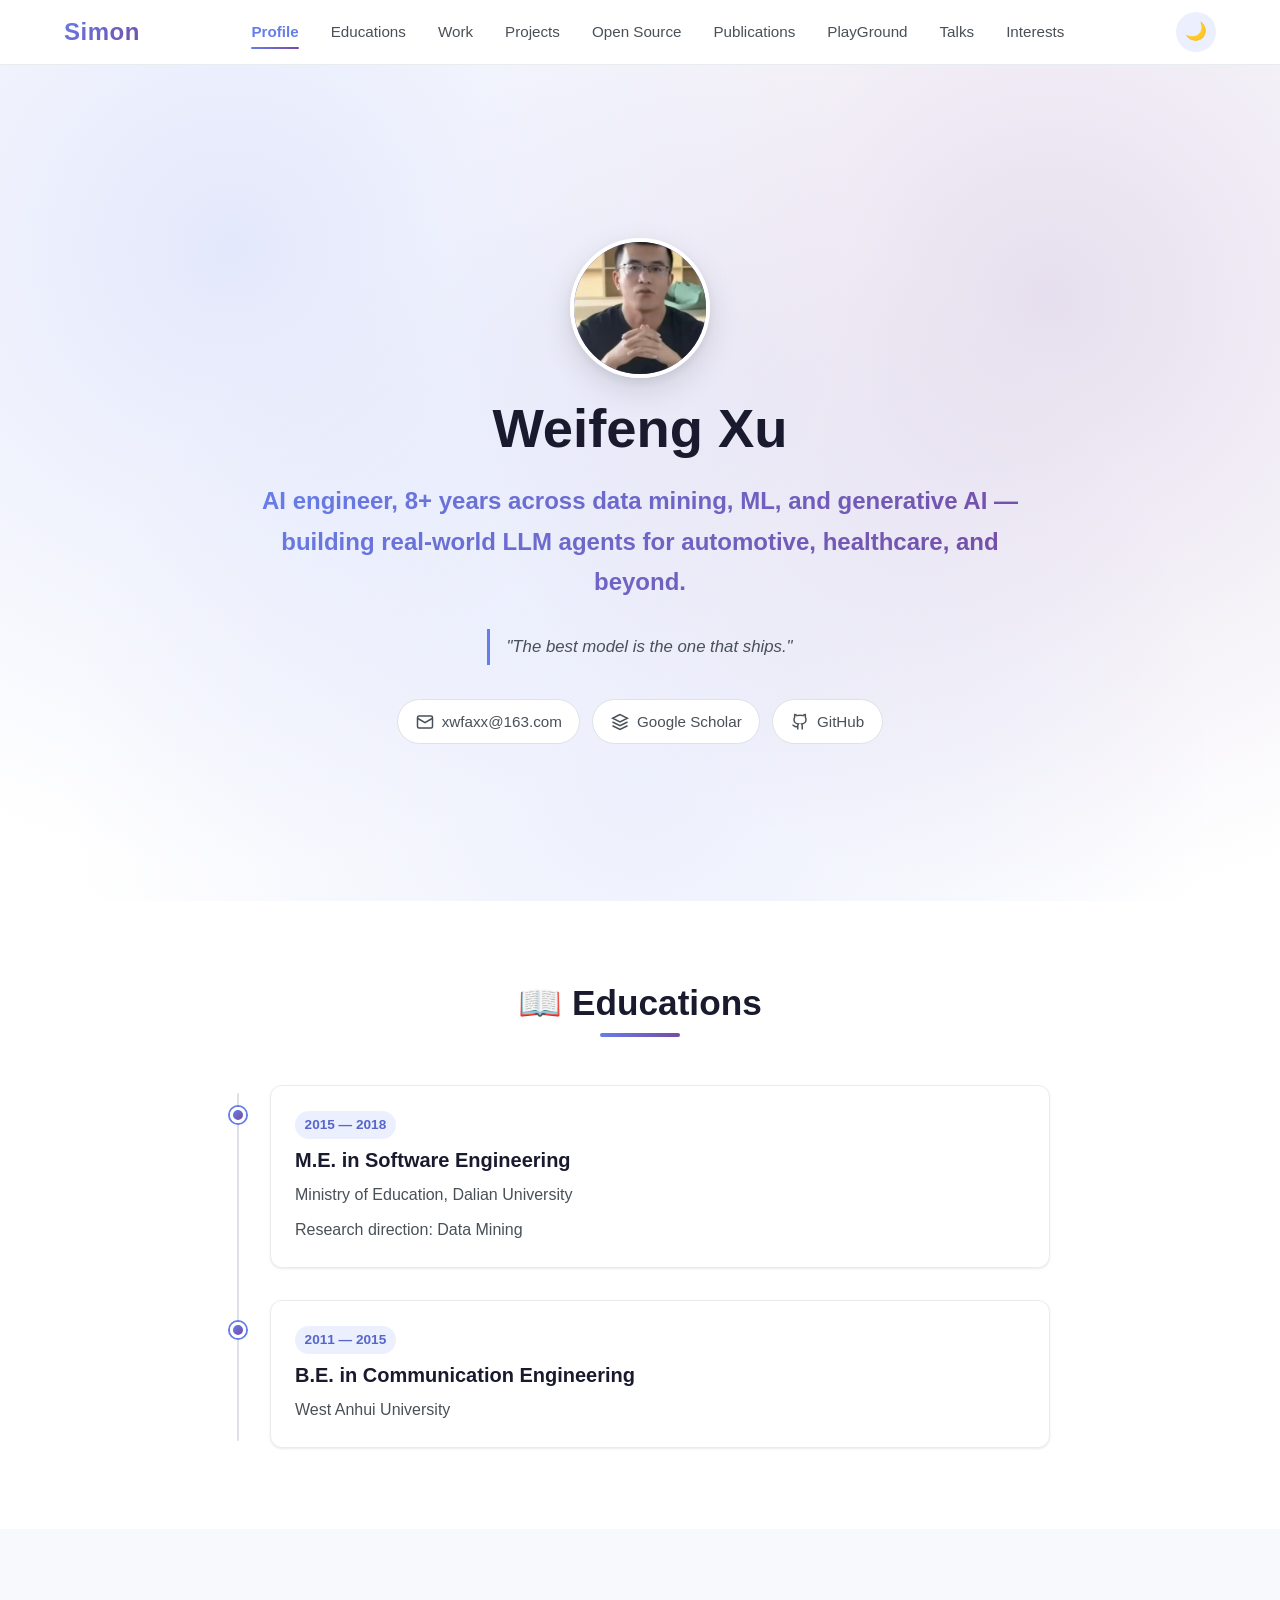
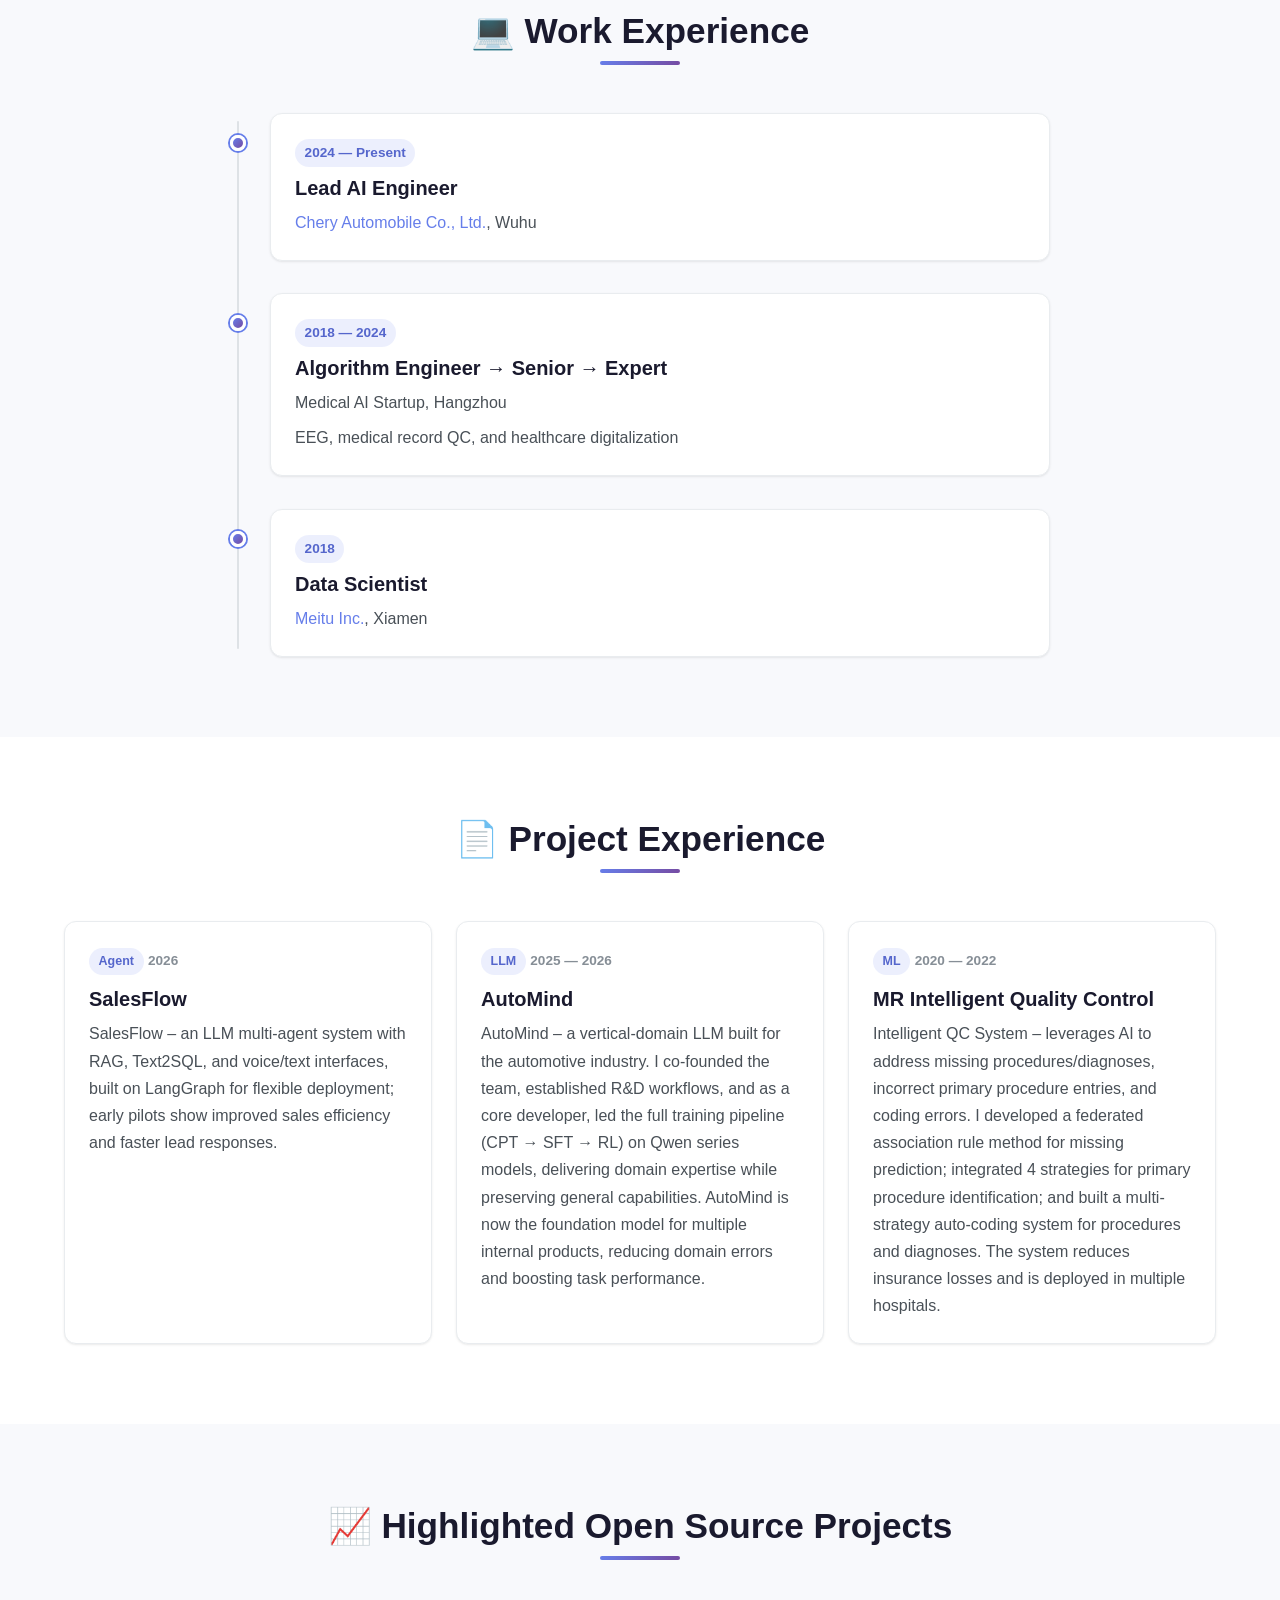
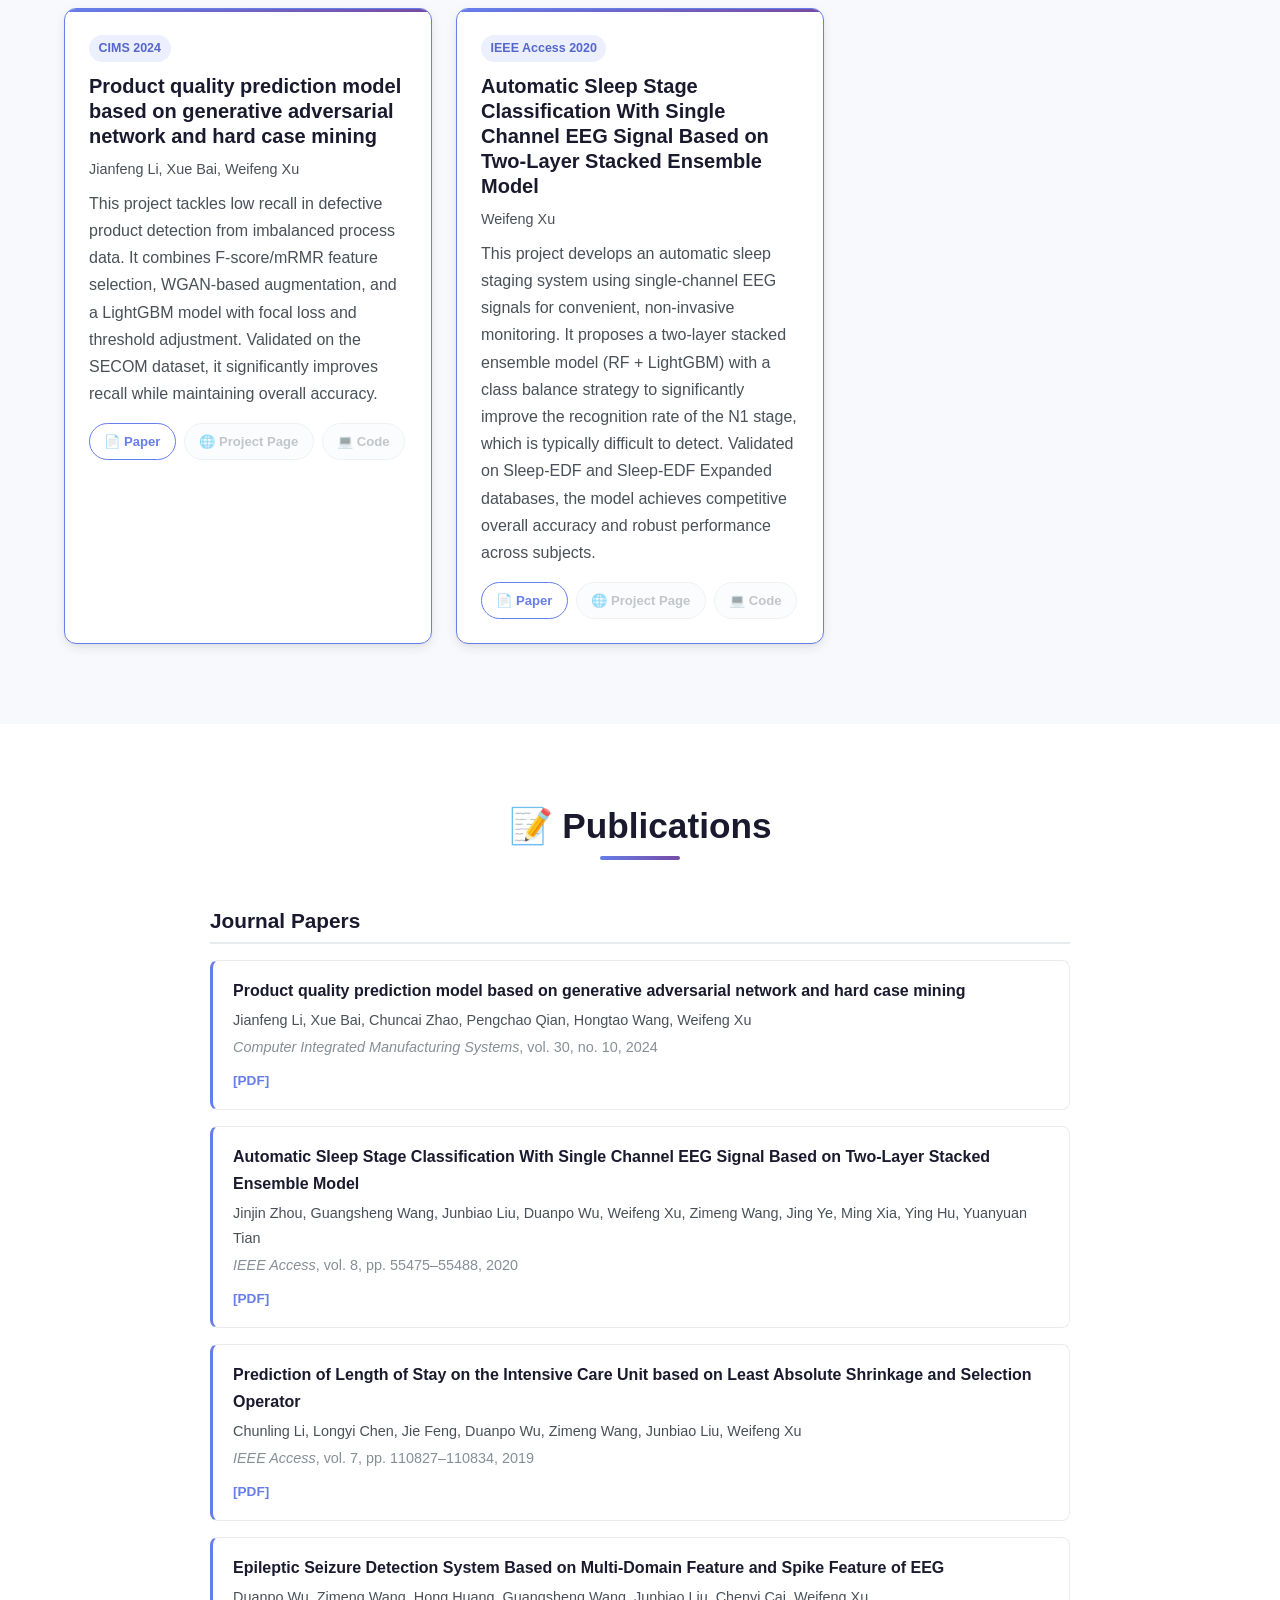
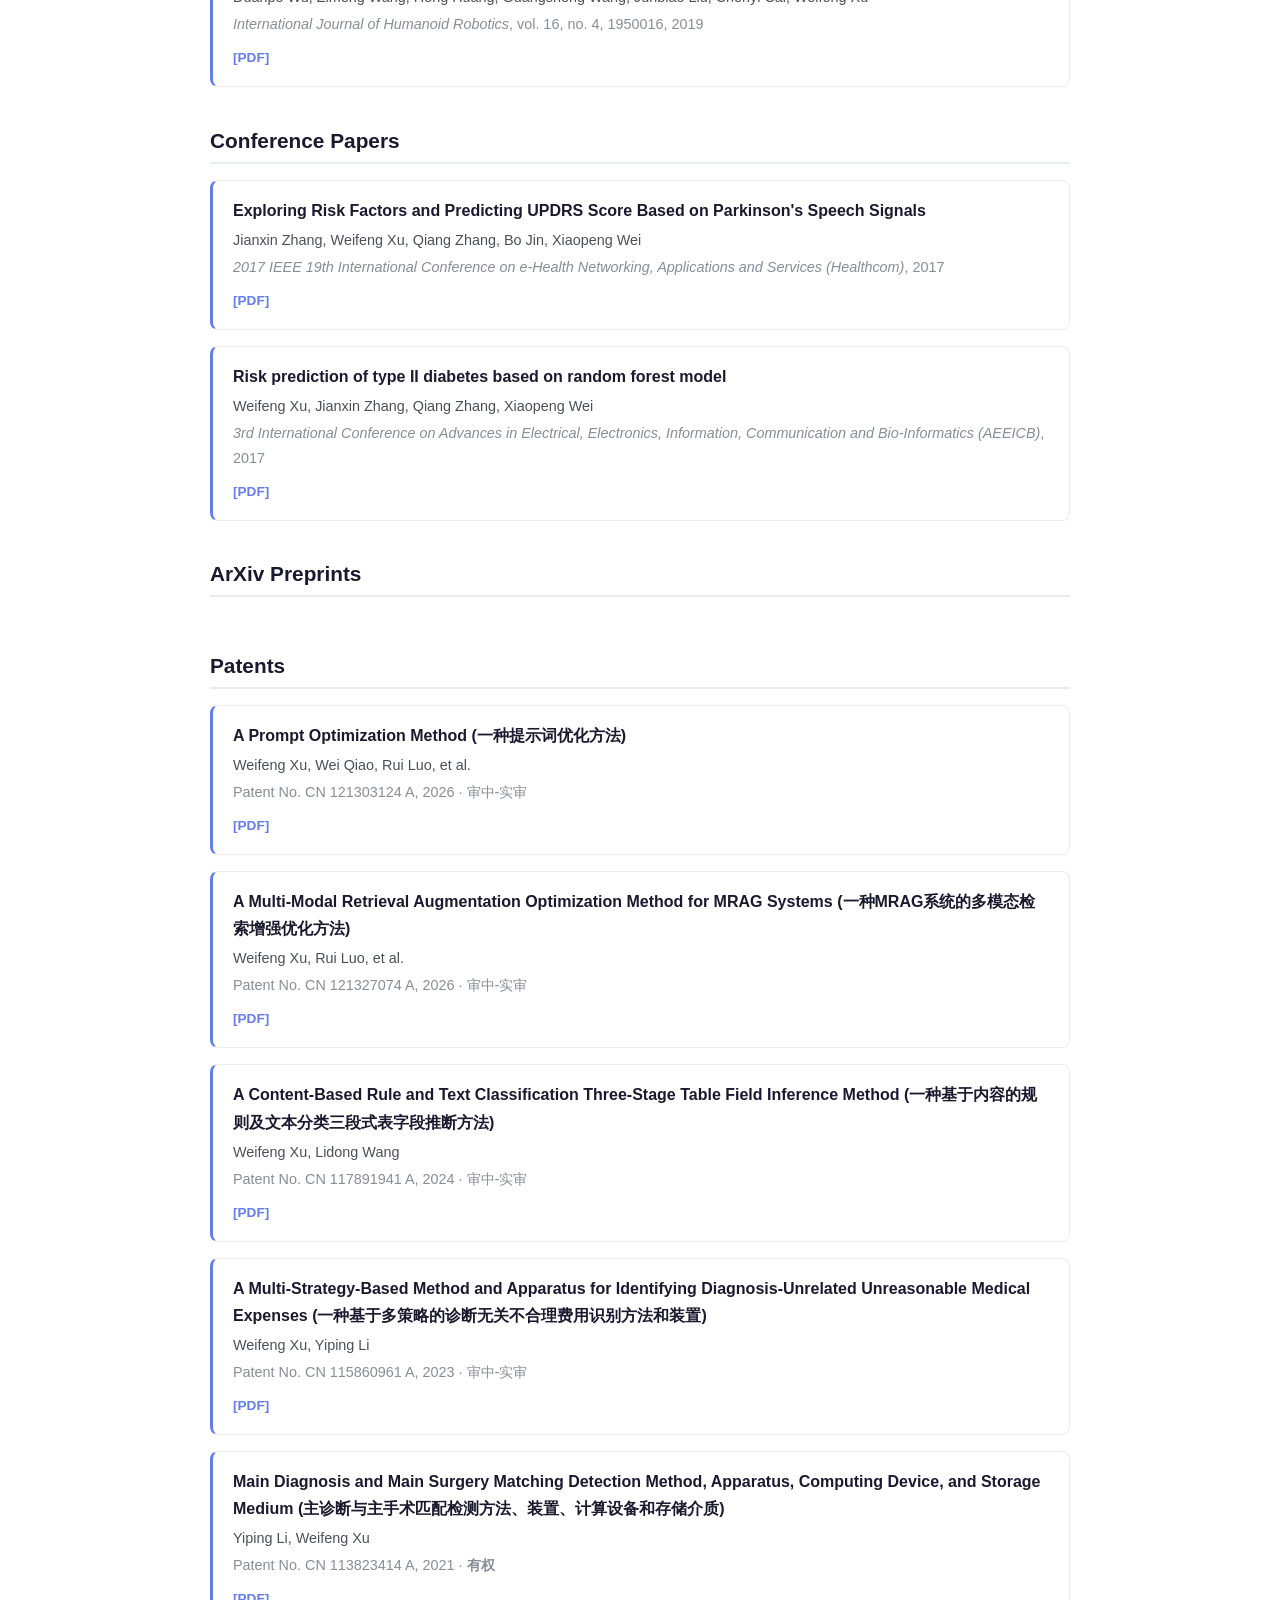
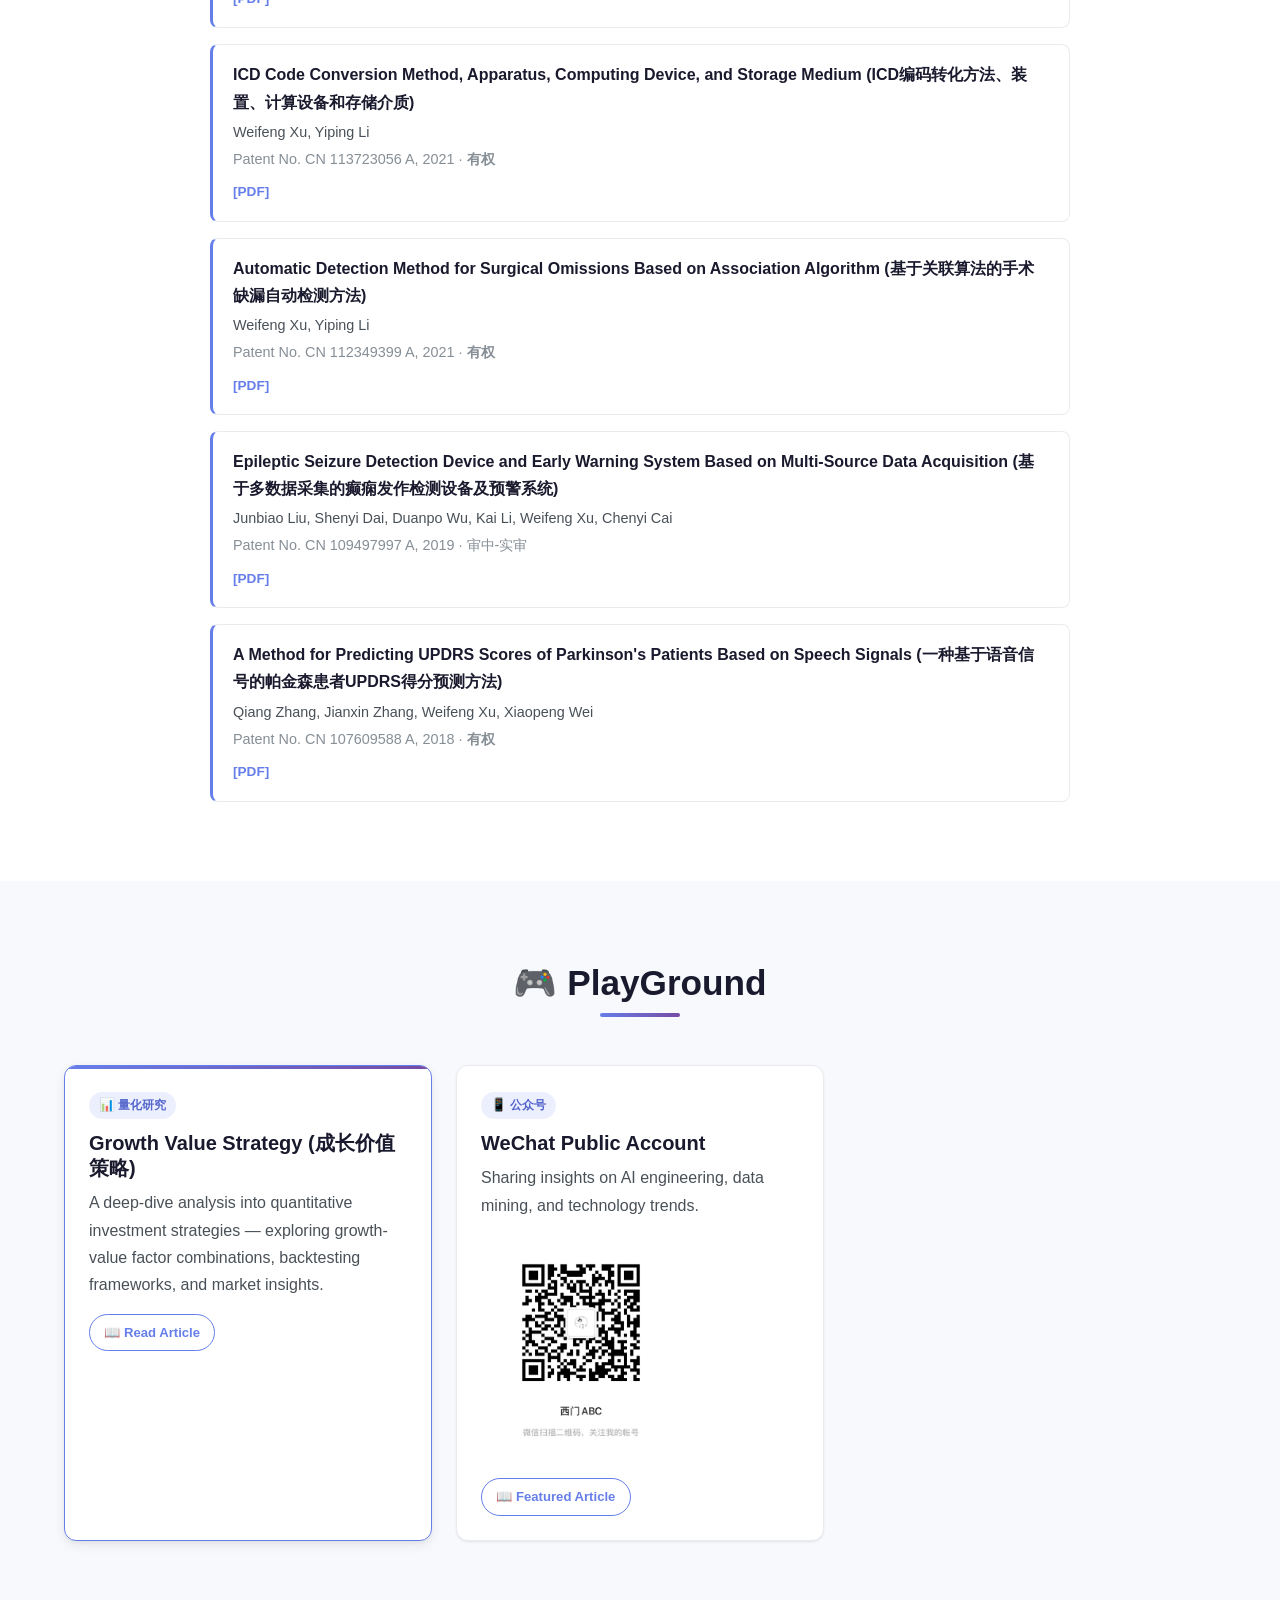
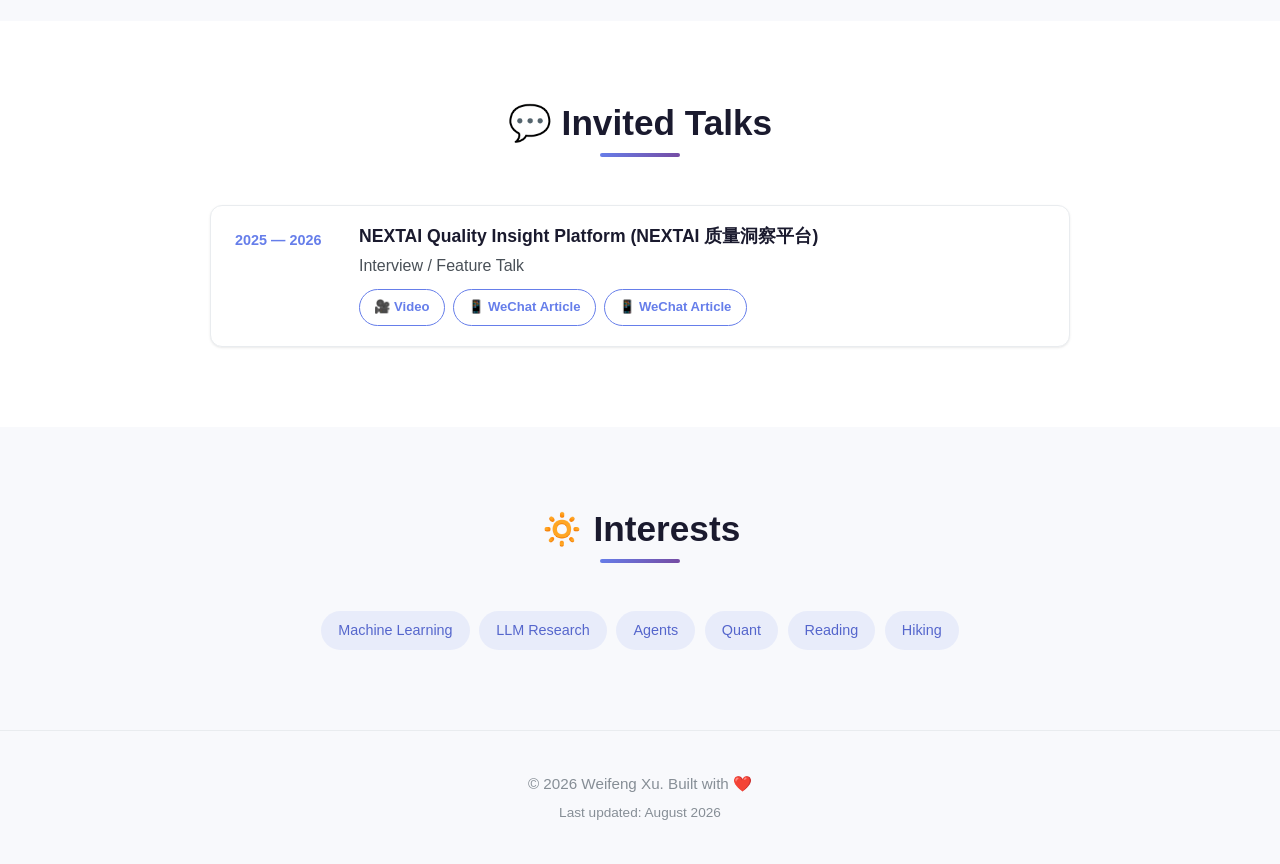
==== commit c9e4c97f: "Add WeChat QR image + featured article link to PlayGround - Replace 'Coming Soon' placeholder with Q" ====
--- a/index.html
+++ b/index.html
@@ -324,8 +324,11 @@
             <span class="card-badge">📱 公众号</span>
             <h3>WeChat Public Account</h3>
             <p>Sharing insights on AI engineering, data mining, and technology trends.</p>
+            <div style="text-align: center; margin: 0.75rem 0;">
+              <img src="pictures/wechat.jpg" alt="WeChat Public Account QR Code" style="width: 100%; max-width: 200px; border-radius: 8px;">
+            </div>
             <div class="card-links">
-              <span class="btn btn-sm btn-disabled">🚧 Coming Soon</span>
+              <a href="https://mp.weixin.qq.com/s/DWCMC82h7d0m-j-fPa0q-g" class="btn btn-sm" target="_blank" rel="noopener">📖 Featured Article</a>
             </div>
           </div>
         </div>
